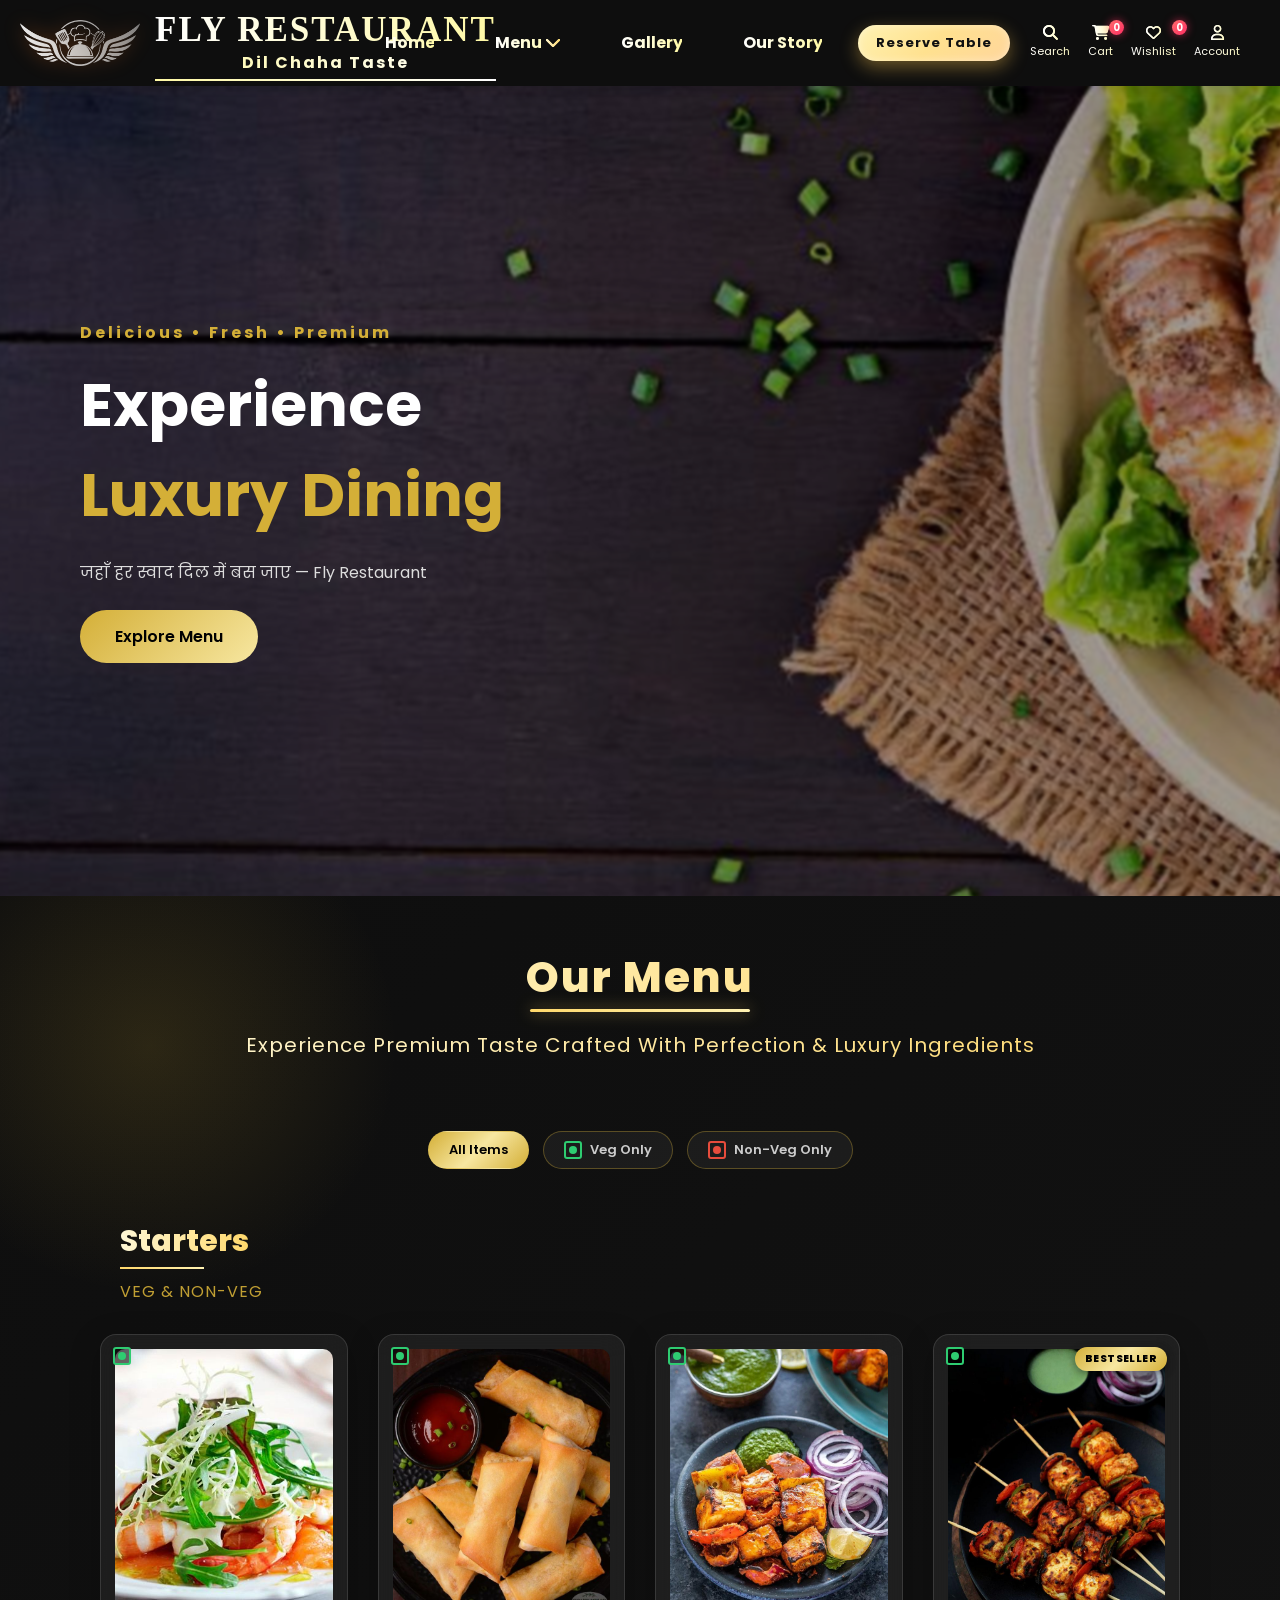
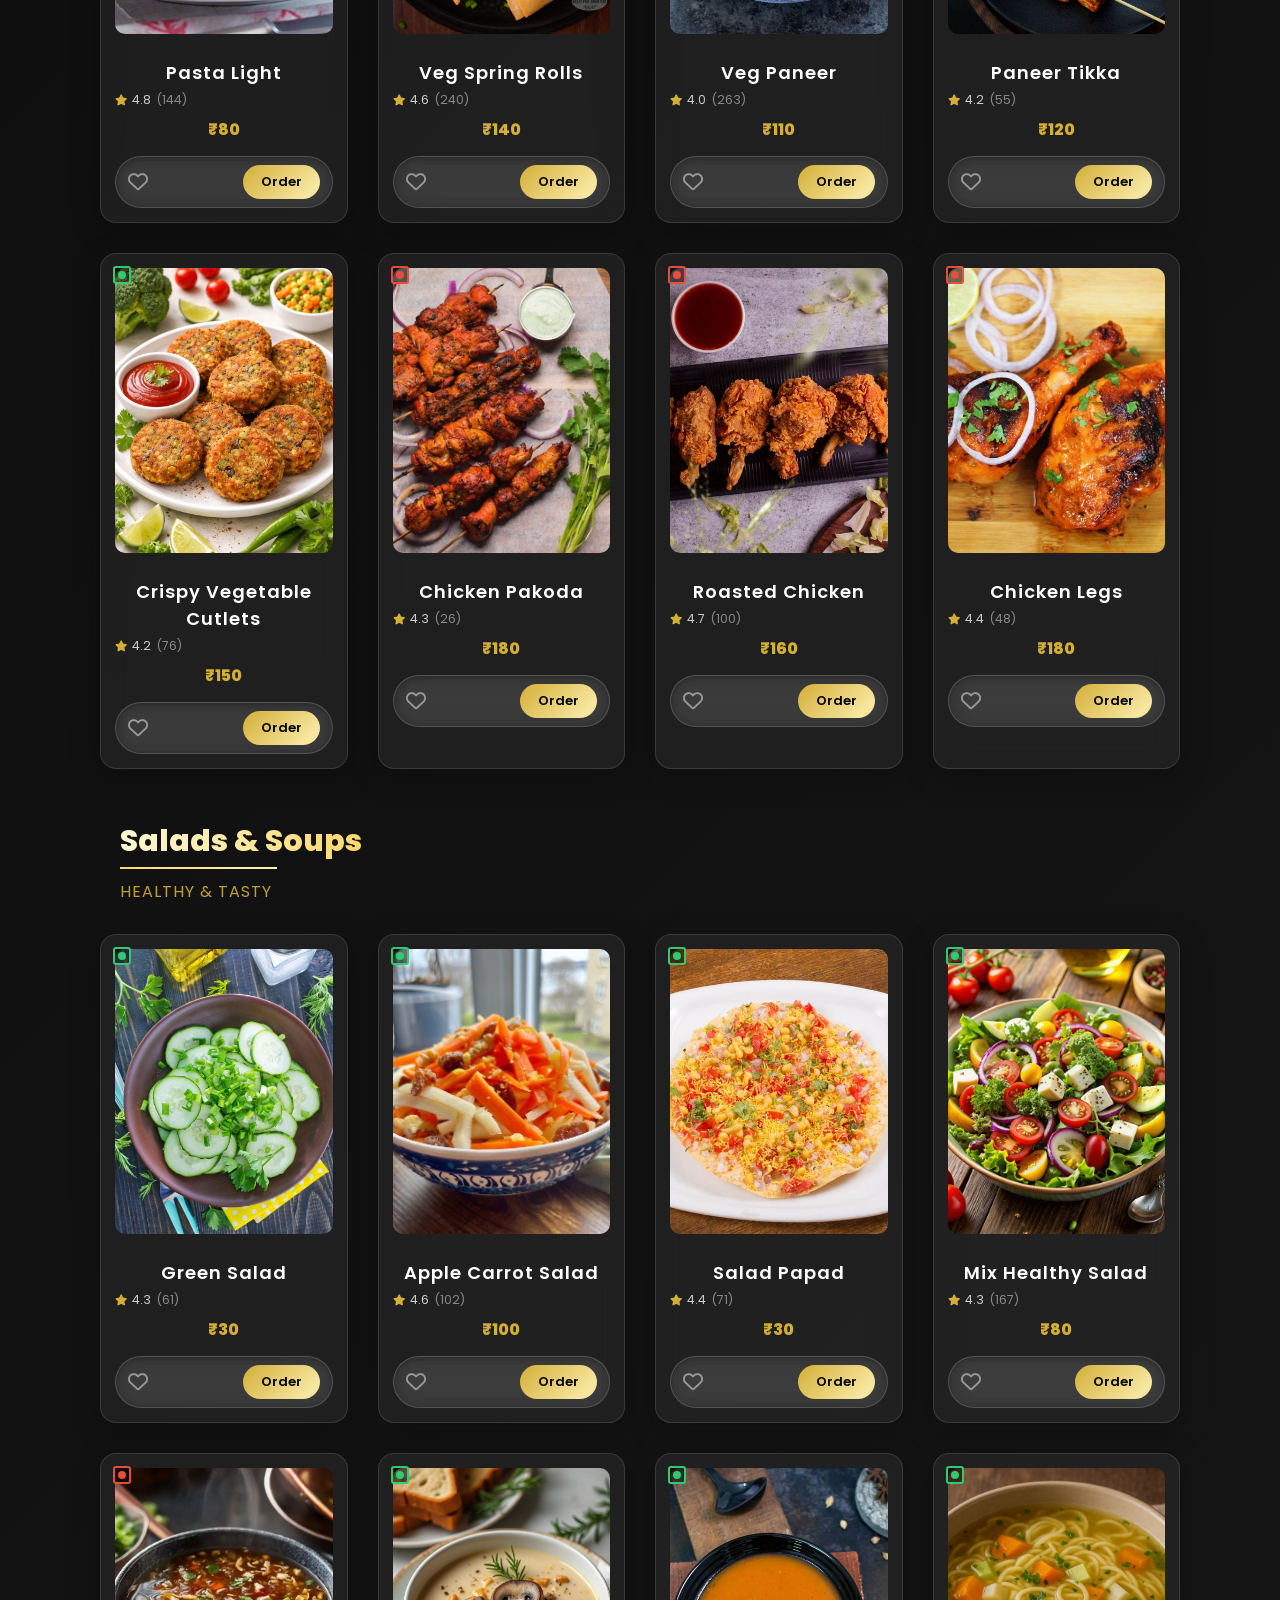
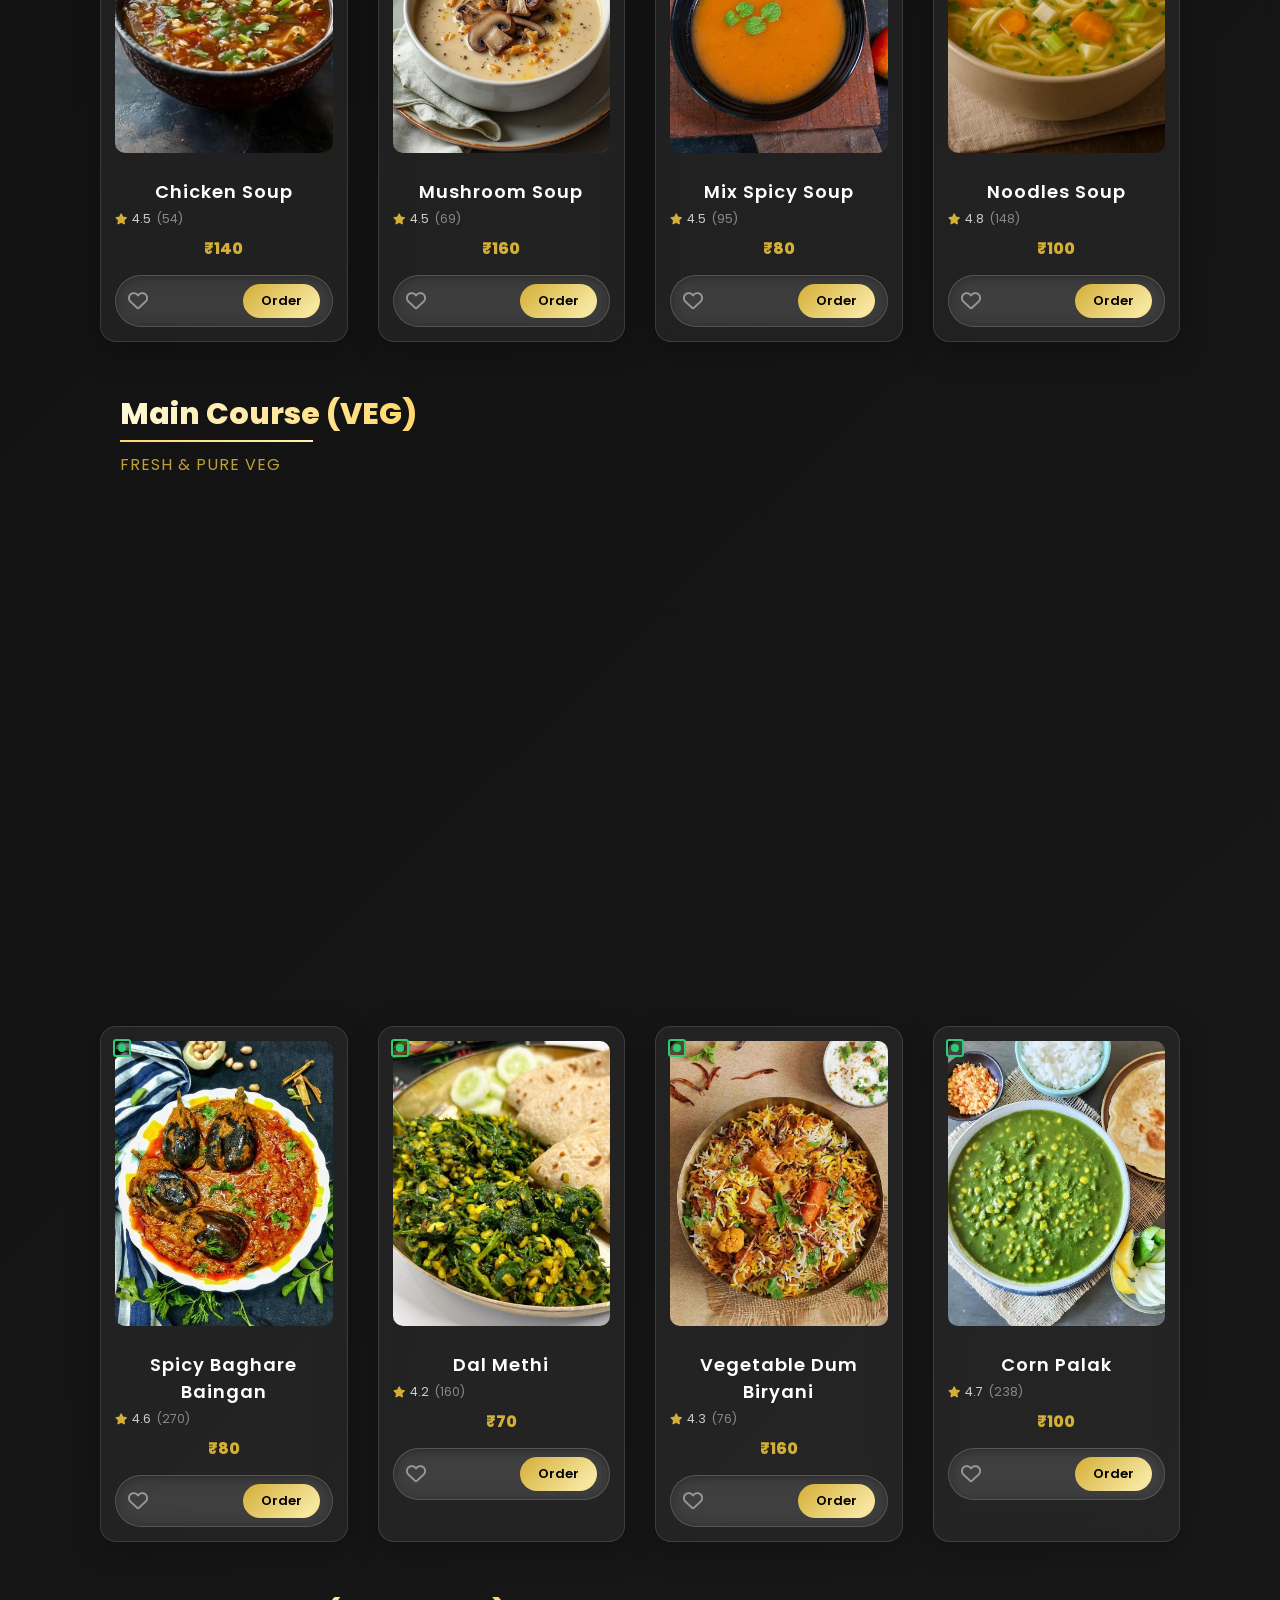
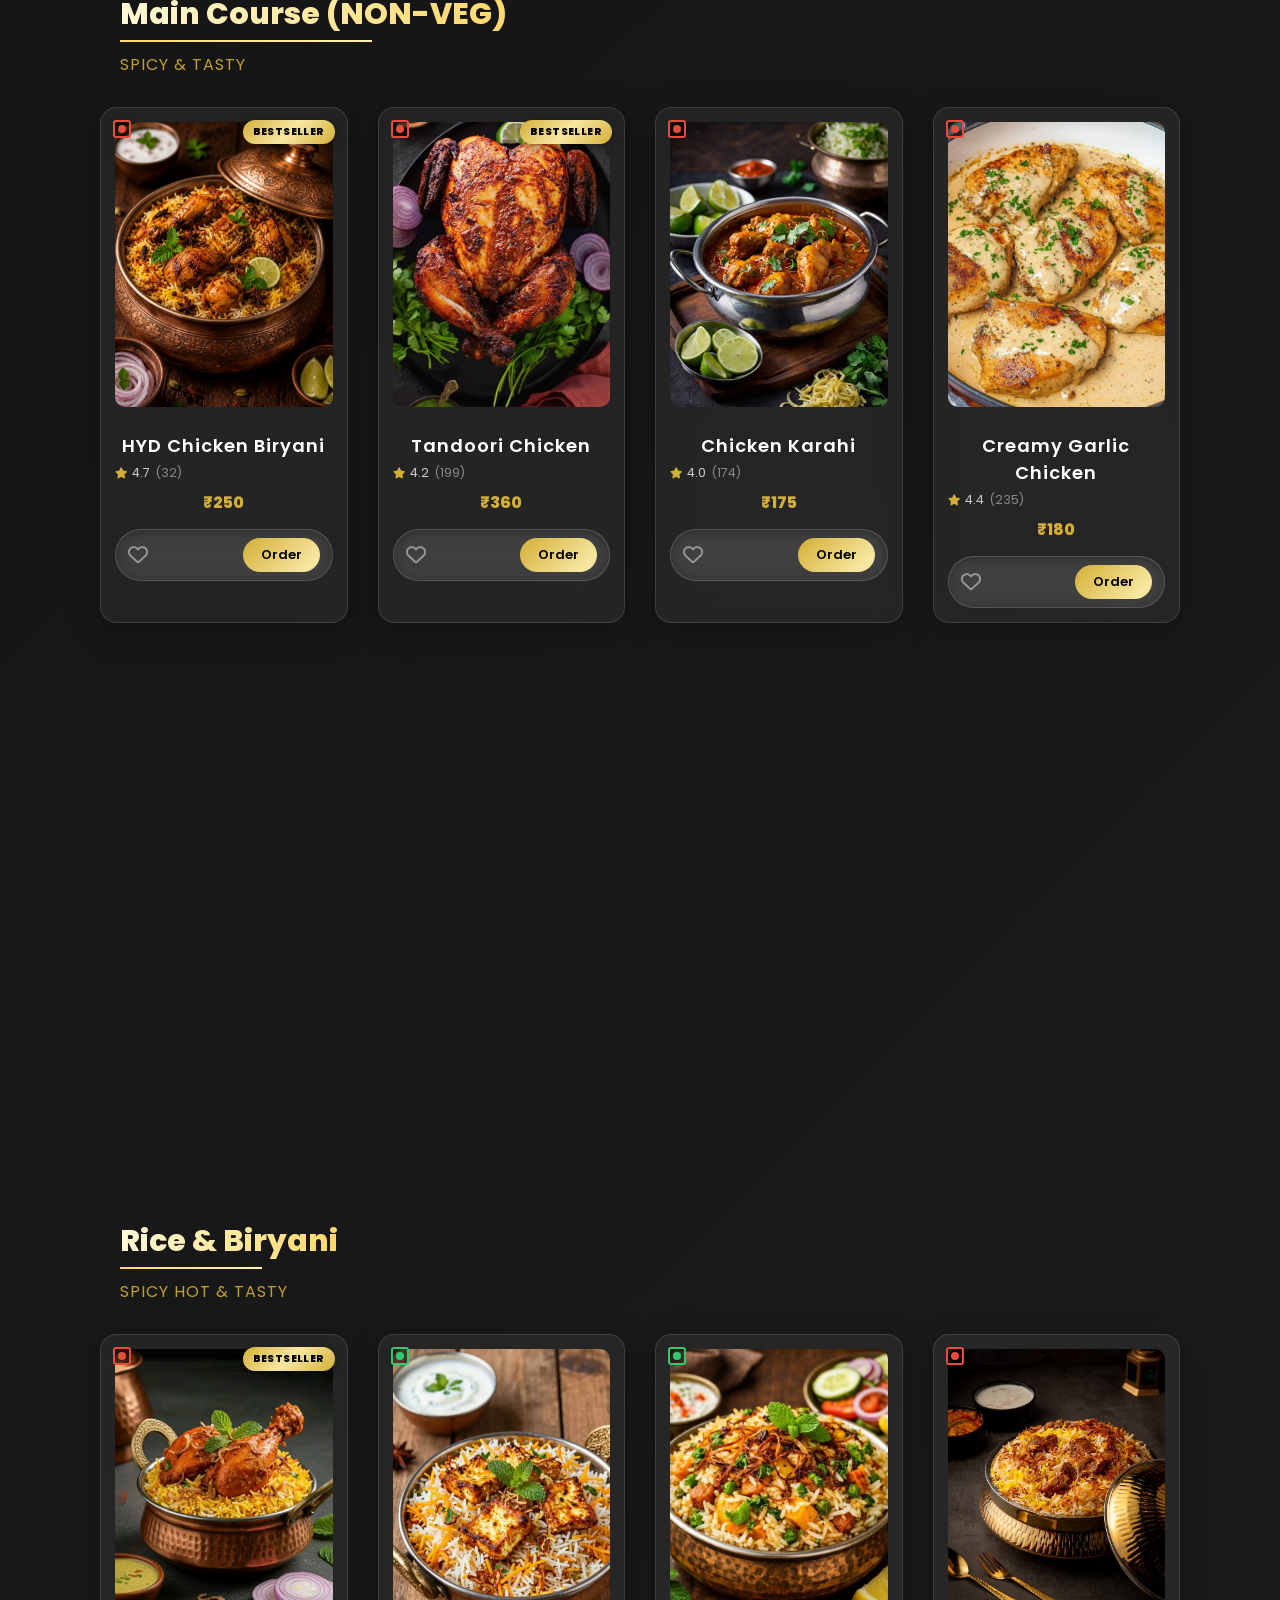
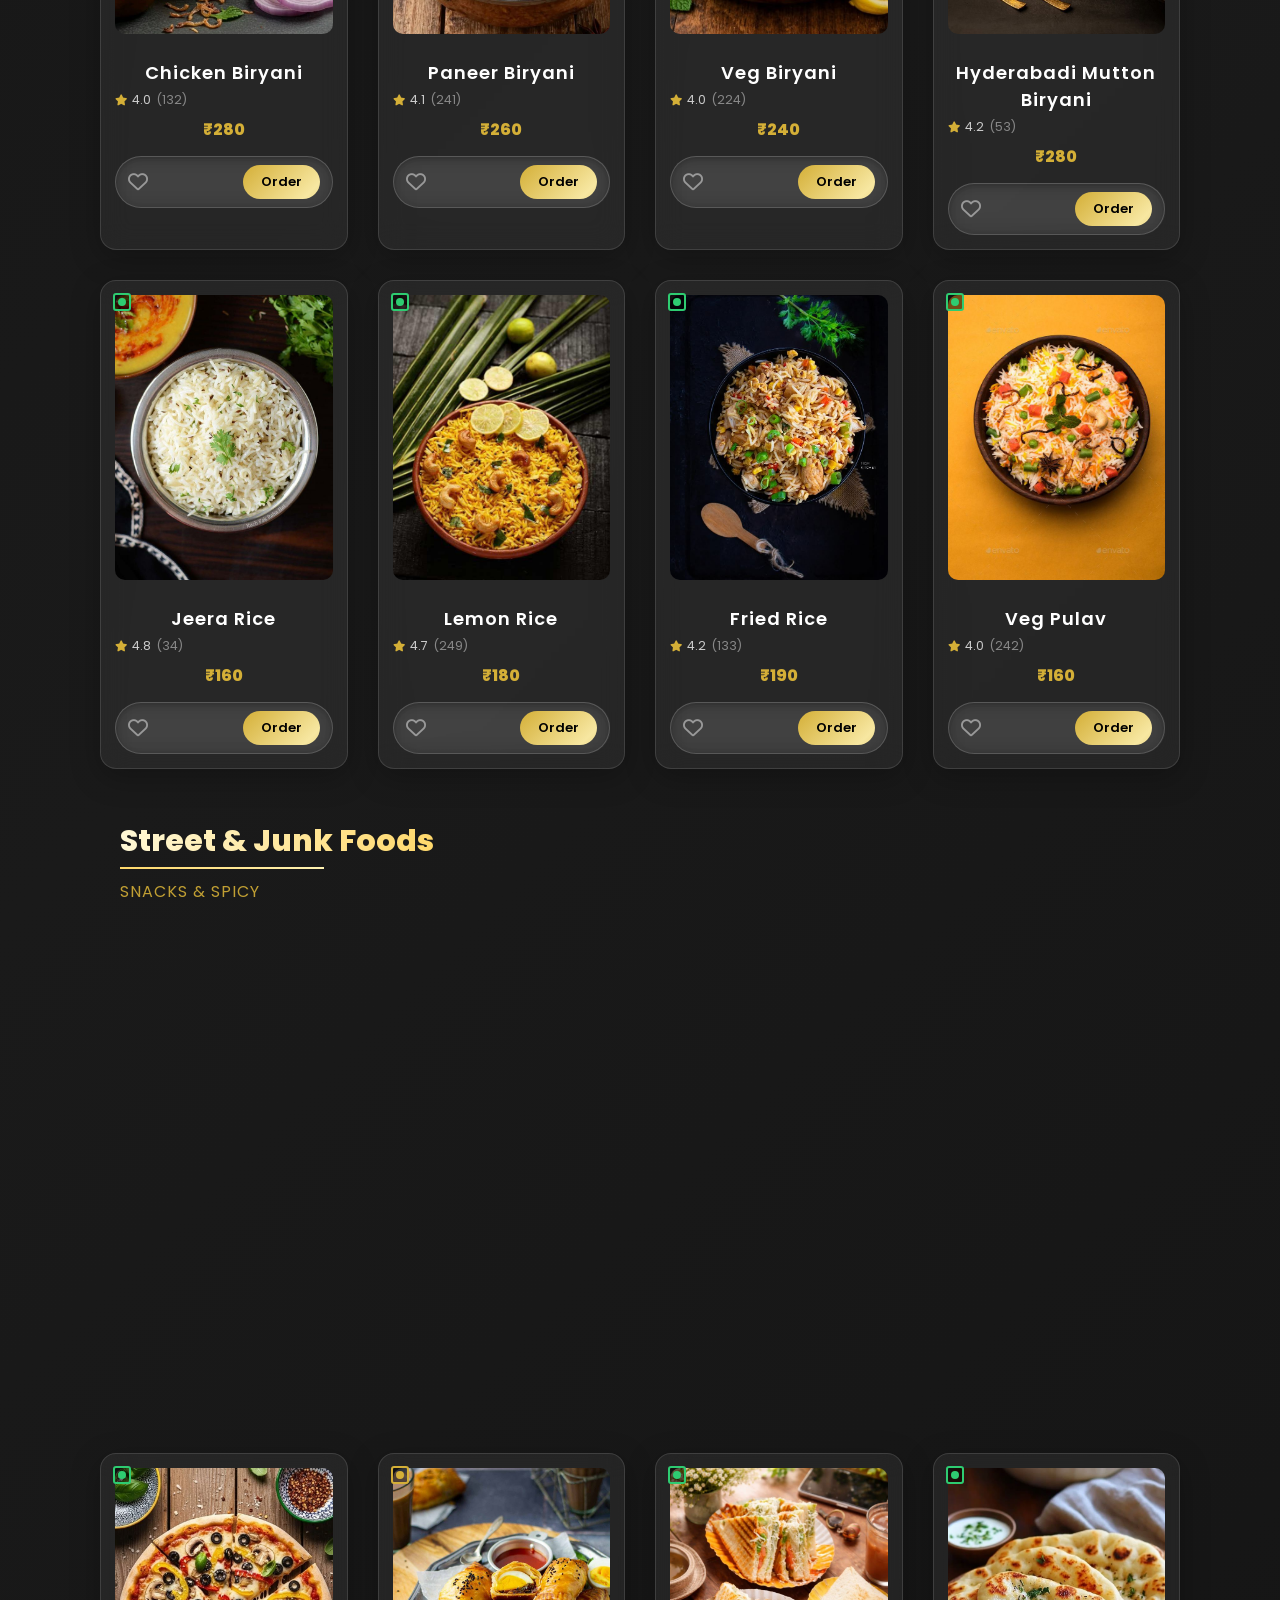
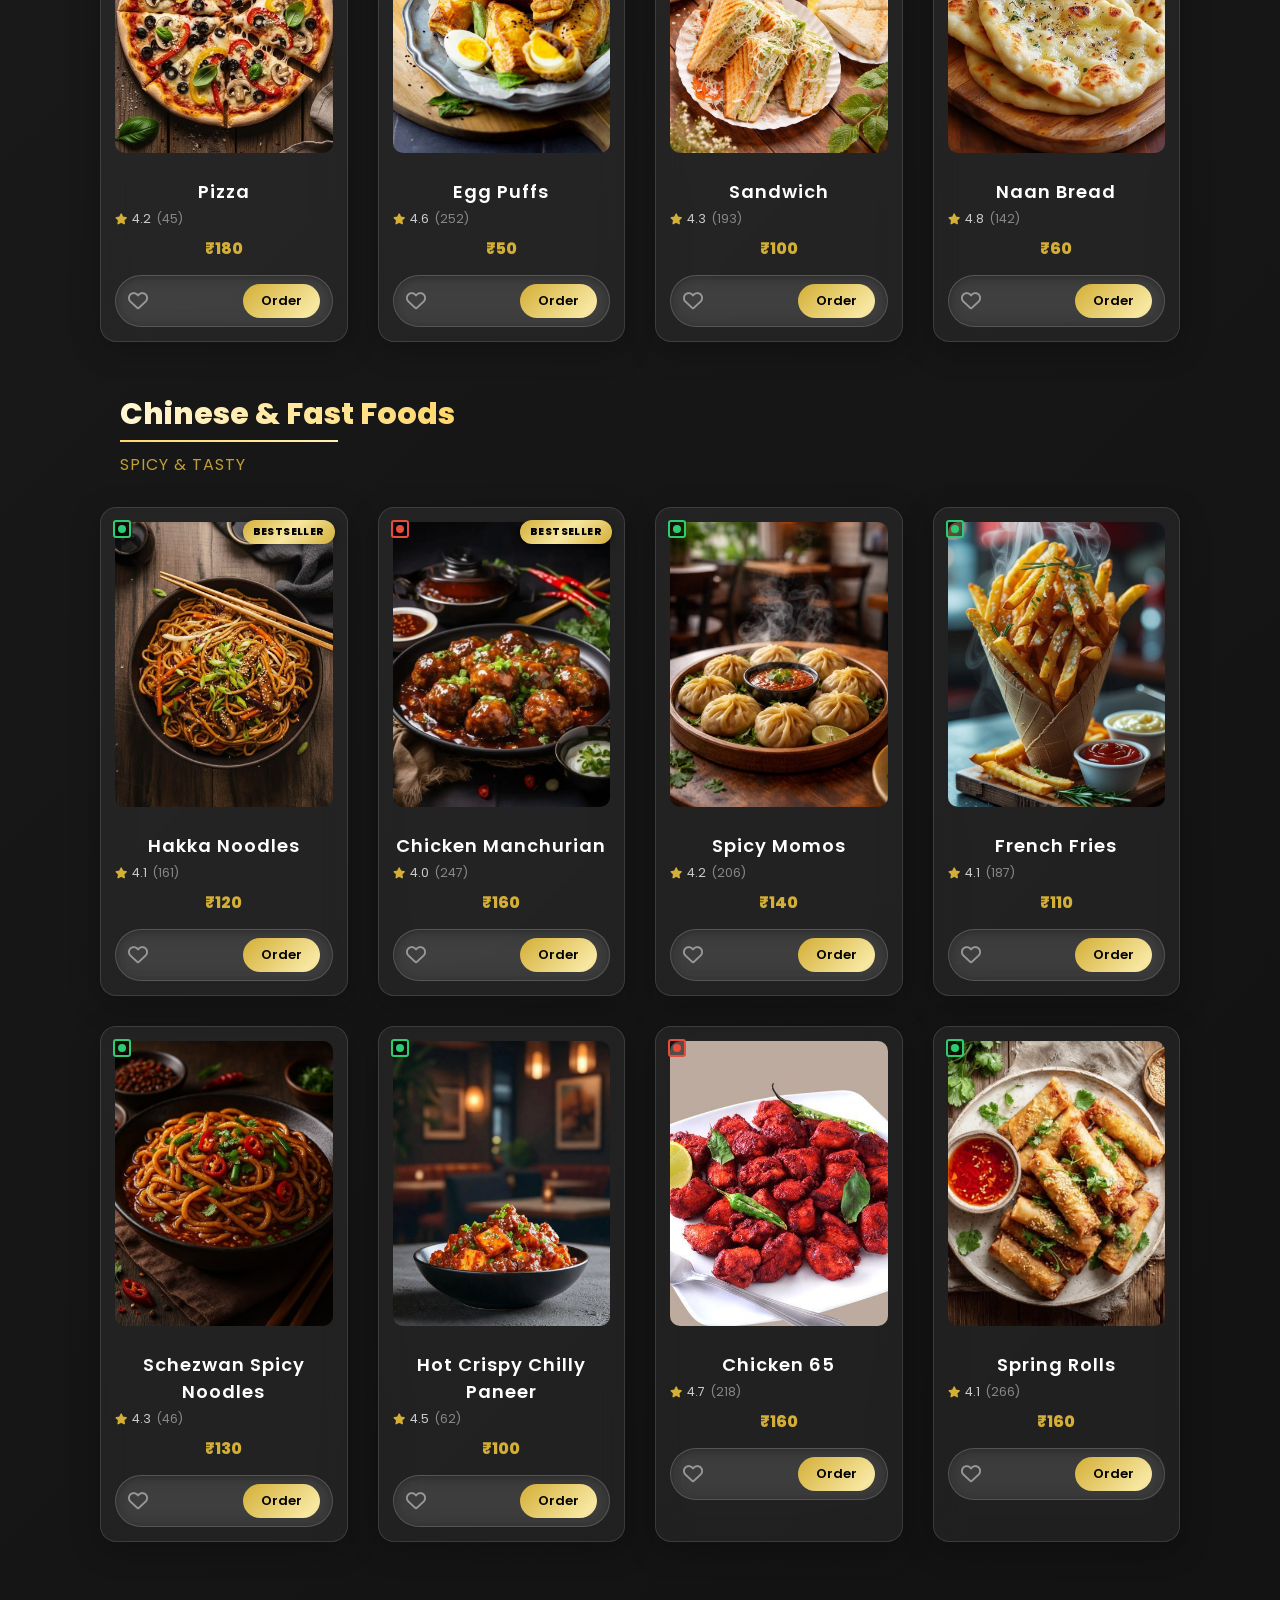
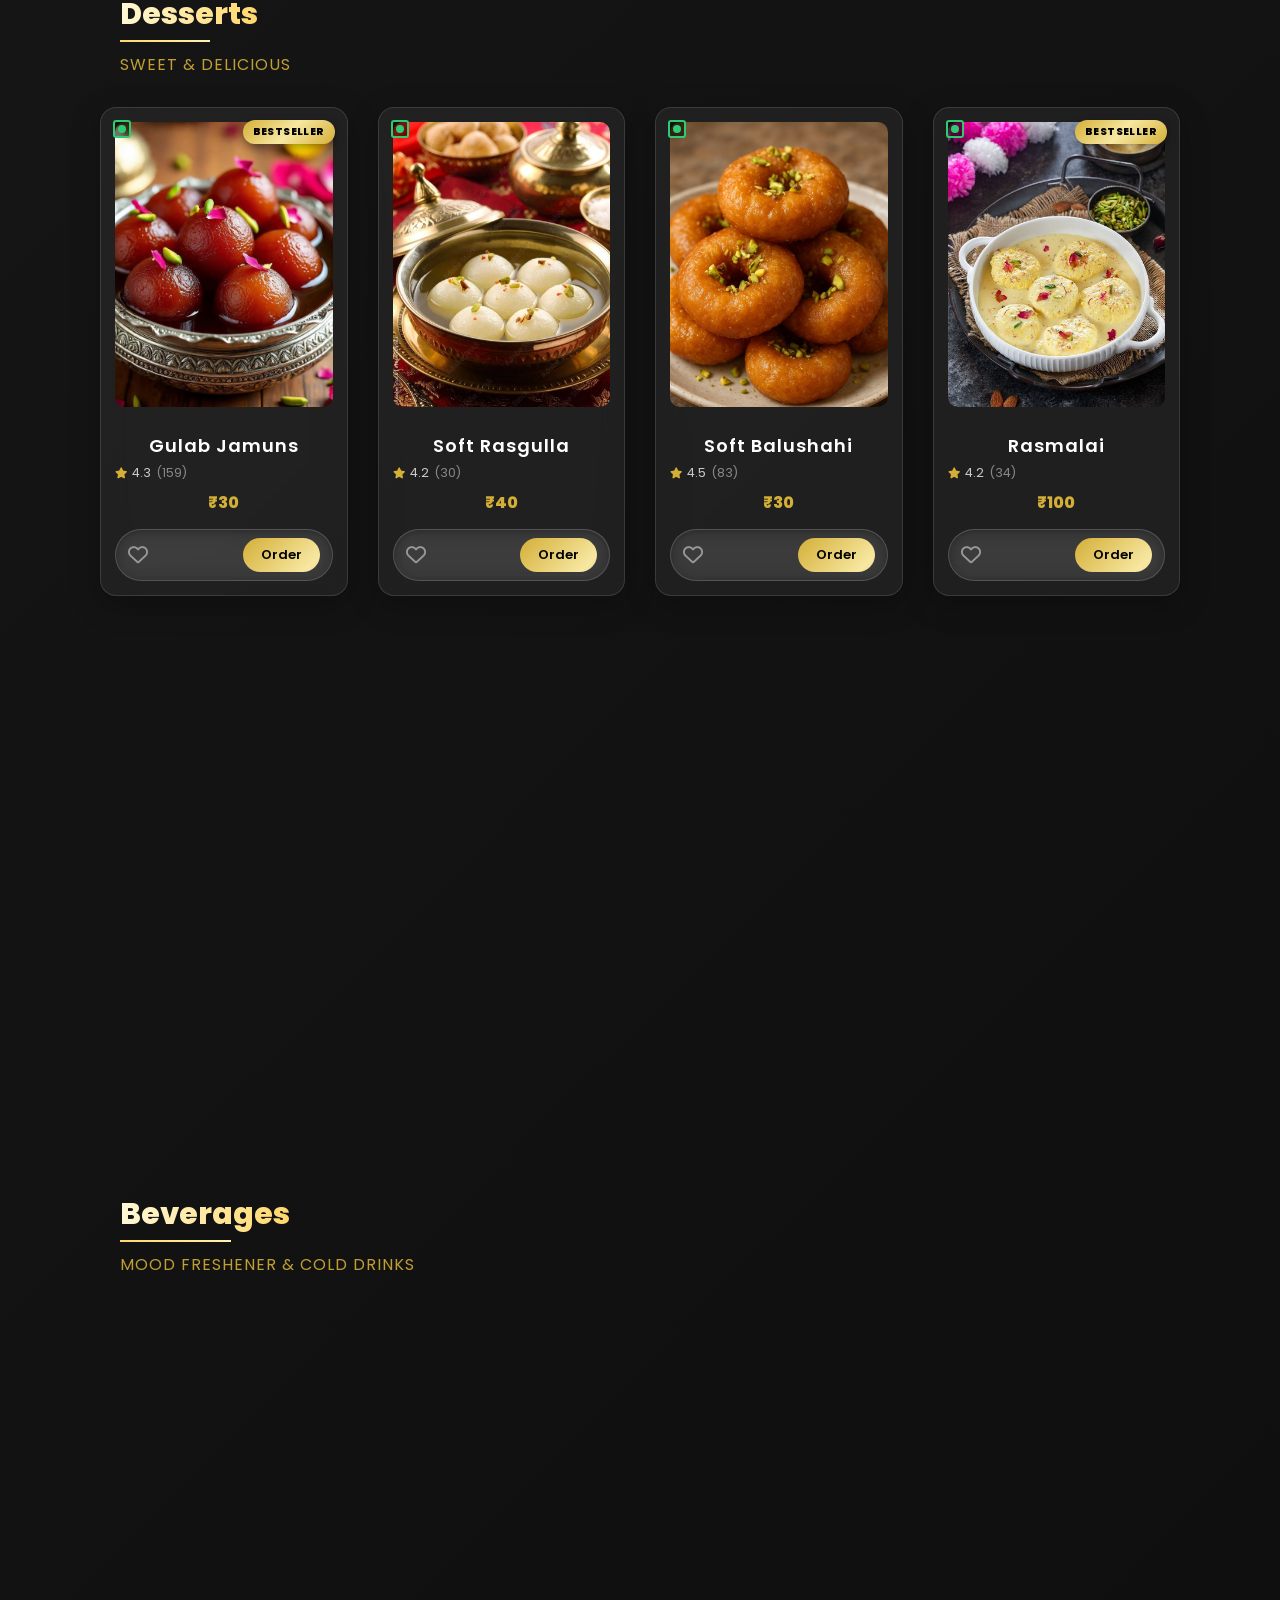
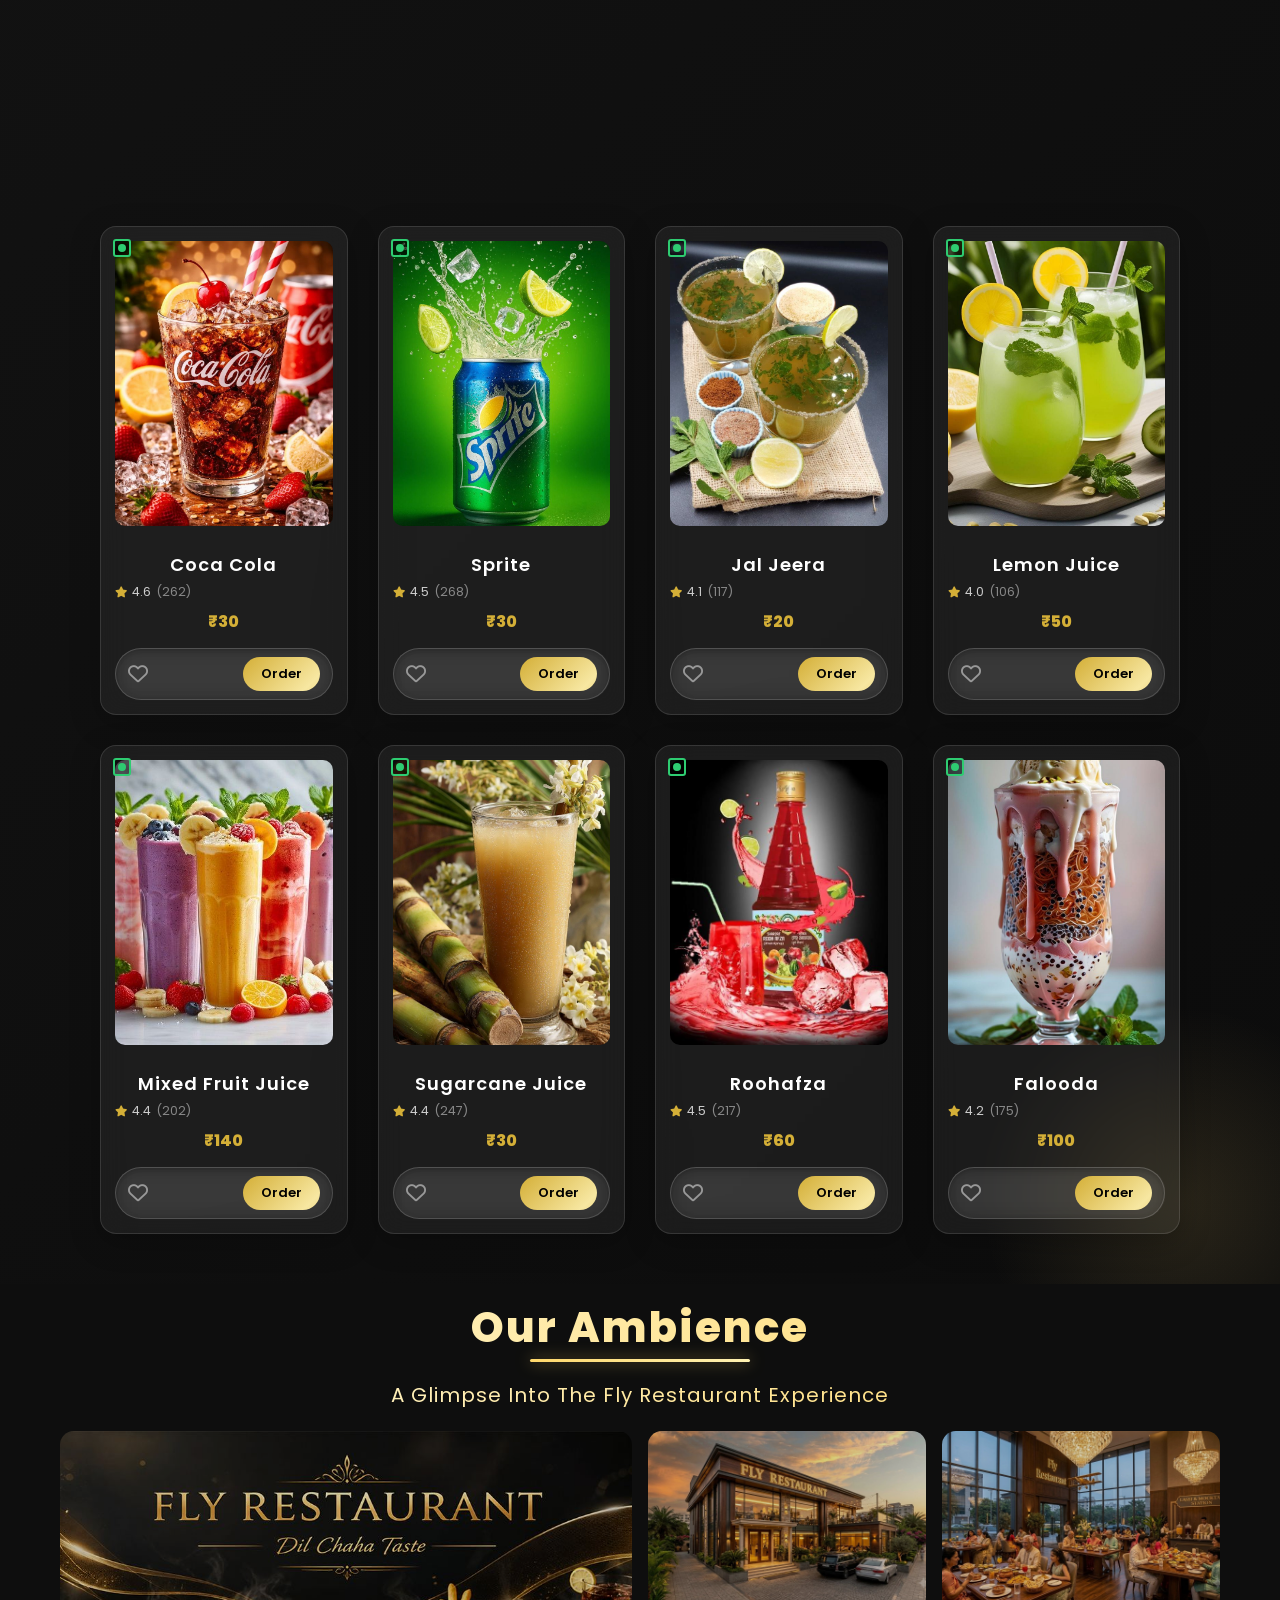
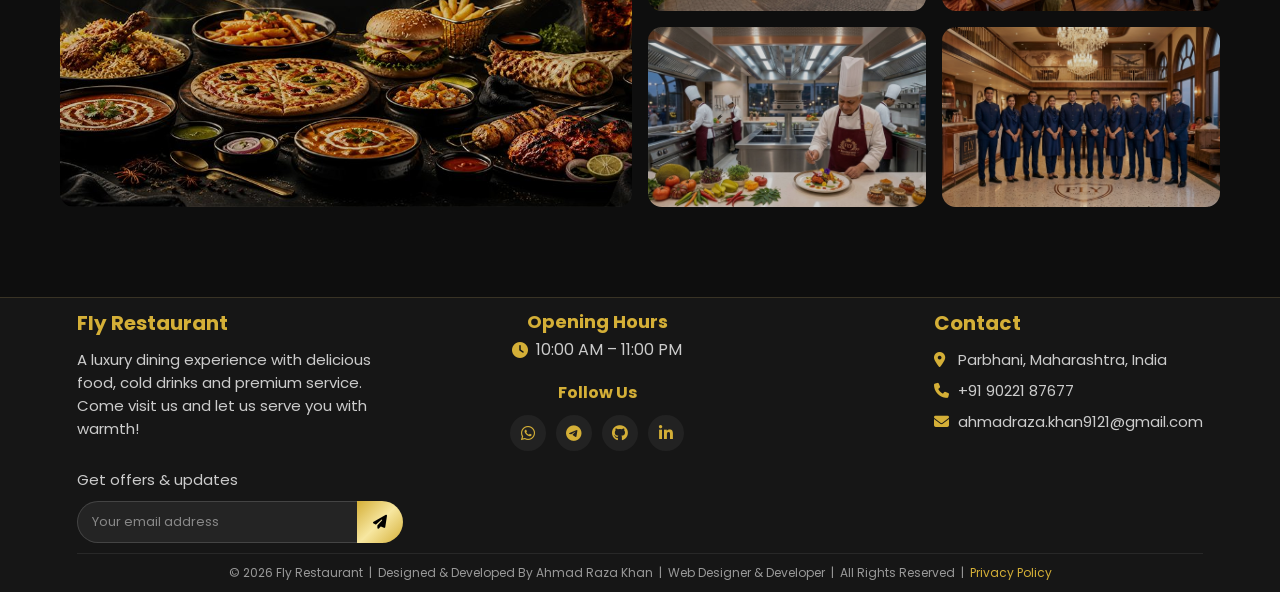
==== index.html @ d9d42614 "Initial commit - add Fly Restaurant website" ====
<!DOCTYPE html>
<html lang="en">

<head>
  <meta charset="UTF-8">
  <meta name="viewport" content="width=device-width, initial-scale=1.0">
  <title>Fly Restaurant | Premium Multi-Cuisine Dining in Parbhani</title>

  <meta name="description"
    content="Fly Restaurant, Parbhani — premium multi-cuisine dining with fresh starters, biryani, Chinese, desserts & more. Order online or reserve your table today.">
  <meta name="keywords"
    content="Fly Restaurant, Parbhani restaurant, multi-cuisine dining, online food order, biryani Parbhani, restaurant reservation">
  <meta name="author" content="Fly Restaurant">
  <link rel="canonical" href="https://flyrestaurant.example.com/index.html">

  <!-- Open Graph / social preview -->
  <meta property="og:type" content="restaurant.restaurant">
  <meta property="og:title" content="Fly Restaurant | Premium Multi-Cuisine Dining in Parbhani">
  <meta property="og:description"
    content="Fly Restaurant, Parbhani — premium multi-cuisine dining with fresh starters, biryani, Chinese, desserts & more. Order online or reserve your table today.">
  <meta property="og:image" content="assets/fly-restaurant-logo.png">
  <meta property="og:locale" content="en_IN">
  <meta name="twitter:card" content="summary_large_image">
  <meta name="twitter:title" content="Fly Restaurant | Premium Multi-Cuisine Dining in Parbhani">
  <meta name="twitter:description"
    content="Fly Restaurant, Parbhani — premium multi-cuisine dining with fresh starters, biryani, Chinese, desserts & more. Order online or reserve your table today.">
  <meta name="twitter:image" content="assets/fly-restaurant-logo.png">

  <!-- Favicon -->
  <link rel="icon" type="image/png" sizes="32x32" href="assets/favicon/favicon-32x32.png">
  <link rel="icon" type="image/png" sizes="16x16" href="assets/favicon/favicon-16x16.png">
  <link rel="apple-touch-icon" sizes="180x180" href="assets/favicon/apple-touch-icon.png">
  <link rel="shortcut icon" href="assets/favicon/favicon.ico">
  <meta name="theme-color" content="#0e0e0e">
  <link rel="manifest" href="manifest.json">

  <script type="application/ld+json">
  {
    "@context": "https://schema.org",
    "@type": "Restaurant",
    "name": "Fly Restaurant",
    "image": "assets/fly-restaurant-logo.png",
    "servesCuisine": ["Indian", "Chinese", "Multi-Cuisine"],
    "priceRange": "₹₹",
    "address": {
      "@type": "PostalAddress",
      "addressLocality": "Parbhani",
      "addressRegion": "Maharashtra",
      "addressCountry": "IN"
    },
    "telephone": "+91-90221-87677",
    "email": "ahmadraza.khan9121@gmail.com"
  }
  </script>

  <link rel="stylesheet" href="css/style.css">
  <link rel="stylesheet" href="css/responsive.css">
  <link rel="stylesheet" href="css/cart.css">
  <link
    href="https://fonts.googleapis.com/css2?family=Playfair+Display:wght@700&family=Poppins:wght@300;400;600;700;900&display=swap"
    rel="stylesheet">
  <link rel="stylesheet" href="https://cdnjs.cloudflare.com/ajax/libs/font-awesome/6.5.0/css/all.min.css">

</head>

<body>
  <a href="#main-content" class="skip-link">Skip to main content</a>

  <!-- Header Section -->
  <header class="header">

    <!-- Header Left -->
    <div class="header-left">

      <div class="logo-area">
        <img src="assets/fly-restaurant-logo.png" class="logo" alt="logo">
        <div class="brand">
          <h1 class="site-title">FLY RESTAURANT</h1>
          <span class="tagline">Dil Chaha Taste</span>
        </div>
      </div>

      <!-- Hamburger (mobile) -->
      <div class="hamburger" aria-label="Toggle navigation" role="button" tabindex="0">
        <span></span>
        <span></span>
        <span></span>
      </div>

      <!-- Navigation Section -->
      <nav class="nav">
        <ul class="nav-links">
          <li><a href="index.html">Home</a></li>
          <li class="dropdown">
            <a href="#">Menu <i class="fa fa-chevron-down"></i></a>
            <ul class="dropdown-menu">
              <li><a href="#starters">Starters</a></li>
              <li><a href="#salads">Salads & Soups</a></li>
              <li><a href="#main-veg">Main Course (VEG)</a></li>
              <li><a href="#main-nonveg">Main Course (NON-VEG)</a></li>
              <li><a href="#rice">Rice & Biryani</a></li>
              <li><a href="#street">Street & Junk Foods</a></li>
              <li><a href="#chinese">Chinese & Fast Foods</a></li>
              <li><a href="#desserts">Desserts</a></li>
              <li><a href="#beverages">Beverages</a></li>
            </ul>
          </li>
          <li><a href="#gallery">Gallery</a></li>
          <li><a href="our-story.html">Our Story</a></li>
        </ul>
      </nav>

    </div>

    <!-- Header Right -->
    <div class="header-right">

      <ul>
        <li><a href="contact.html" class="reserve-btn">Reserve Table</a></li>
      </ul>

      <!-- USER ICONS -->
      <div class="user-icons">
        <ul>

          <li id="searchIconBtn" style="cursor:pointer" title="Search menu" role="button" tabindex="0"
            aria-label="Search menu"><i class="fa-solid fa-magnifying-glass"></i>Search</li>
          <li id="cartIconBtn" style="position:relative;cursor:pointer" title="View cart" role="button" tabindex="0"
            aria-label="View cart"><i class="fa-solid fa-cart-shopping"></i>Cart<span class="badge-count"
              id="cartBadge">0</span></li>
          <li id="wishlistIconBtn" style="position:relative;cursor:pointer" title="View wishlist" role="button"
            tabindex="0" aria-label="View wishlist"><i class="fa-regular fa-heart"></i>Wishlist<span class="badge-count"
              id="wishBadge">0</span></li>
          <li id="userIconBtn" style="position:relative;cursor:pointer" title="Login / Account" role="button"
            tabindex="0" aria-label="Login or account menu"><i class="fa-regular fa-user"></i>Account</li>

        </ul>
      </div>
    </div>
  </header>

  <!-- Hero Section -->
  <section id="main-content" class="hero">

    <div class="hero-slider">
      <div class="slide active">
        <img src="assets/images/hero/Burger.jpg" alt="Delicious Food">
      </div>
      <div class="slide">
        <img src="assets/images/hero/Tasty Veg.jpg" alt="Premium Dining">
      </div>
      <div class="slide">
        <img src="assets/images/hero/Healthy Dish.jpg" alt="Fresh Ingredients">
      </div>
      <div class="slide">
        <img src="assets/images/hero/Spicy Fresh.jpg" alt="Luxury Experience">
      </div>
    </div>

    <div class="hero-overlay">
      <div class="hero-content">
        <h4>Delicious &bull; Fresh &bull; Premium</h4>
        <h1>Experience <span>Luxury Dining</span></h1>
        <p>जहाँ हर स्वाद दिल में बस जाए — Fly Restaurant</p>
        <a href="#menu" class="hero-btn">Explore Menu</a>
      </div>
    </div>

  </section>

  <!-- Menu Section -->
  <section id="menu" class="menu-section">

    <div class="menu-header">
      <h2 class="menu-title">Our Menu</h2>
      <p class="menu-desc">Experience Premium Taste Crafted With Perfection &amp; Luxury Ingredients</p>
    </div>

    <div class="diet-filter-bar" id="dietFilterBar">
      <button class="diet-filter-btn active" data-diet="all">All Items</button>
      <button class="diet-filter-btn" data-diet="veg"><span class="diet-indicator veg-dot"><span
            class="diet-dot"></span></span> Veg Only</button>
      <button class="diet-filter-btn" data-diet="nonveg"><span class="diet-indicator nonveg-dot"><span
            class="diet-dot"></span></span> Non-Veg Only</button>
    </div>

    <!-- ===== STARTERS ===== -->
    <div class="menu-category" id="starters">
      <h3>Starters</h3>
      <p class="sub-title">Veg &amp; Non-Veg</p>
      <div class="menu-grid">

        <div class="menu-item" id="item-pasta-light">
          <img src="assets/images/starters/Pasta Light.jpg" alt="Pasta Light" loading="lazy"
            onerror="this.onerror=null;this.src='assets/fly-restaurant-logo.png';">
          <span class="diet-indicator veg-dot" title="Vegetarian" data-diet="veg"><span class="diet-dot"></span></span>
          <h4>Pasta Light</h4>
          <div class="item-rating"><i class="fa-solid fa-star"></i> 4.8 <span>(144)</span></div>
          <span class="price">₹80</span>
          <div class="actions">
            <i class="fa-regular fa-heart wishlist" title="Add to wishlist"></i>
            <button>Order</button>
          </div>
        </div>

        <div class="menu-item" id="item-veg-spring-rolls">
          <img src="assets/images/starters/Veg Spring Rolls.jpg" alt="Veg Spring Rolls" loading="lazy"
            onerror="this.onerror=null;this.src='assets/fly-restaurant-logo.png';">
          <span class="diet-indicator veg-dot" title="Vegetarian" data-diet="veg"><span class="diet-dot"></span></span>
          <h4>Veg Spring Rolls</h4>
          <div class="item-rating"><i class="fa-solid fa-star"></i> 4.6 <span>(240)</span></div>
          <span class="price">₹140</span>
          <div class="actions">
            <i class="fa-regular fa-heart wishlist" title="Add to wishlist"></i>
            <button>Order</button>
          </div>
        </div>

        <div class="menu-item" id="item-veg-paneer">
          <img src="assets/images/starters/Veg Paneer.jpg" alt="Veg Paneer" loading="lazy"
            onerror="this.onerror=null;this.src='assets/fly-restaurant-logo.png';">
          <span class="diet-indicator veg-dot" title="Vegetarian" data-diet="veg"><span class="diet-dot"></span></span>
          <h4>Veg Paneer</h4>
          <div class="item-rating"><i class="fa-solid fa-star"></i> 4.0 <span>(263)</span></div>
          <span class="price">₹110</span>
          <div class="actions">
            <i class="fa-regular fa-heart wishlist" title="Add to wishlist"></i>
            <button>Order</button>
          </div>
        </div>

        <div class="menu-item" id="item-paneer-tikka">
          <img src="assets/images/starters/paneer-tikka.jpg" alt="Paneer Tikka" loading="lazy"
            onerror="this.onerror=null;this.src='assets/fly-restaurant-logo.png';">
          <span class="diet-indicator veg-dot" title="Vegetarian" data-diet="veg"><span class="diet-dot"></span></span>
          <span class="bestseller-ribbon">Bestseller</span>
          <h4>Paneer Tikka</h4>
          <div class="item-rating"><i class="fa-solid fa-star"></i> 4.2 <span>(55)</span></div>
          <span class="price">₹120</span>
          <div class="actions">
            <i class="fa-regular fa-heart wishlist" title="Add to wishlist"></i>
            <button>Order</button>
          </div>
        </div>

        <div class="menu-item" id="item-crispy-vegetable-cutlets">
          <img src="assets/images/starters/Crispy Vegetable Cutlets.jpg" alt="Crispy Vegetable Cutlets" loading="lazy"
            onerror="this.onerror=null;this.src='assets/fly-restaurant-logo.png';">
          <span class="diet-indicator veg-dot" title="Vegetarian" data-diet="veg"><span class="diet-dot"></span></span>
          <h4>Crispy Vegetable Cutlets</h4>
          <div class="item-rating"><i class="fa-solid fa-star"></i> 4.2 <span>(76)</span></div>
          <span class="price">₹150</span>
          <div class="actions">
            <i class="fa-regular fa-heart wishlist" title="Add to wishlist"></i>
            <button>Order</button>
          </div>
        </div>

        <div class="menu-item" id="item-chicken-pakoda">
          <img src="assets/images/starters/Chiken Pakoda.jpg" alt="Chicken Pakoda" loading="lazy"
            onerror="this.onerror=null;this.src='assets/fly-restaurant-logo.png';">
          <span class="diet-indicator nonveg-dot" title="Non-Vegetarian" data-diet="nonveg"><span
              class="diet-dot"></span></span>
          <h4>Chicken Pakoda</h4>
          <div class="item-rating"><i class="fa-solid fa-star"></i> 4.3 <span>(26)</span></div>
          <span class="price">₹180</span>
          <div class="actions">
            <i class="fa-regular fa-heart wishlist" title="Add to wishlist"></i>
            <button>Order</button>
          </div>
        </div>

        <div class="menu-item" id="item-roasted-chicken">
          <img src="assets/images/starters/Roasted-Chiken.jpg" alt="Roasted Chicken" loading="lazy"
            onerror="this.onerror=null;this.src='assets/fly-restaurant-logo.png';">
          <span class="diet-indicator nonveg-dot" title="Non-Vegetarian" data-diet="nonveg"><span
              class="diet-dot"></span></span>
          <h4>Roasted Chicken</h4>
          <div class="item-rating"><i class="fa-solid fa-star"></i> 4.7 <span>(100)</span></div>
          <span class="price">₹160</span>
          <div class="actions">
            <i class="fa-regular fa-heart wishlist" title="Add to wishlist"></i>
            <button>Order</button>
          </div>
        </div>

        <div class="menu-item" id="item-chicken-legs">
          <img src="assets/images/starters/Chiken-legs.jpg" alt="Chicken Legs" loading="lazy"
            onerror="this.onerror=null;this.src='assets/fly-restaurant-logo.png';">
          <span class="diet-indicator nonveg-dot" title="Non-Vegetarian" data-diet="nonveg"><span
              class="diet-dot"></span></span>
          <h4>Chicken Legs</h4>
          <div class="item-rating"><i class="fa-solid fa-star"></i> 4.4 <span>(48)</span></div>
          <span class="price">₹180</span>
          <div class="actions">
            <i class="fa-regular fa-heart wishlist" title="Add to wishlist"></i>
            <button>Order</button>
          </div>
        </div>

      </div>
    </div>

    <!-- ===== SALADS & SOUPS ===== -->
    <div class="menu-category" id="salads">
      <h3>Salads &amp; Soups</h3>
      <p class="sub-title">Healthy &amp; Tasty</p>
      <div class="menu-grid">

        <div class="menu-item" id="item-green-salad">
          <img src="assets/images/salads/Green Salad.jpg" alt="Green Salad" loading="lazy"
            onerror="this.onerror=null;this.src='assets/fly-restaurant-logo.png';">
          <span class="diet-indicator veg-dot" title="Vegetarian" data-diet="veg"><span class="diet-dot"></span></span>
          <h4>Green Salad</h4>
          <div class="item-rating"><i class="fa-solid fa-star"></i> 4.3 <span>(61)</span></div>
          <span class="price">₹30</span>
          <div class="actions">
            <i class="fa-regular fa-heart wishlist" title="Add to wishlist"></i>
            <button>Order</button>
          </div>
        </div>

        <div class="menu-item" id="item-apple-carrot-salad">
          <img src="assets/images/salads/Apple Carrot Salad.jpg" alt="Apple Carrot Salad" loading="lazy"
            onerror="this.onerror=null;this.src='assets/fly-restaurant-logo.png';">
          <span class="diet-indicator veg-dot" title="Vegetarian" data-diet="veg"><span class="diet-dot"></span></span>
          <h4>Apple Carrot Salad</h4>
          <div class="item-rating"><i class="fa-solid fa-star"></i> 4.6 <span>(102)</span></div>
          <span class="price">₹100</span>
          <div class="actions">
            <i class="fa-regular fa-heart wishlist" title="Add to wishlist"></i>
            <button>Order</button>
          </div>
        </div>

        <div class="menu-item" id="item-salad-papad">
          <img src="assets/images/salads/Salad Papad.jpg" alt="Salad Papad" loading="lazy"
            onerror="this.onerror=null;this.src='assets/fly-restaurant-logo.png';">
          <span class="diet-indicator veg-dot" title="Vegetarian" data-diet="veg"><span class="diet-dot"></span></span>
          <h4>Salad Papad</h4>
          <div class="item-rating"><i class="fa-solid fa-star"></i> 4.4 <span>(71)</span></div>
          <span class="price">₹30</span>
          <div class="actions">
            <i class="fa-regular fa-heart wishlist" title="Add to wishlist"></i>
            <button>Order</button>
          </div>
        </div>

        <div class="menu-item" id="item-mix-healthy-salad">
          <img src="assets/images/salads/Mix Healthy Salad.jpg" alt="Mix Healthy Salad" loading="lazy"
            onerror="this.onerror=null;this.src='assets/fly-restaurant-logo.png';">
          <span class="diet-indicator veg-dot" title="Vegetarian" data-diet="veg"><span class="diet-dot"></span></span>
          <h4>Mix Healthy Salad</h4>
          <div class="item-rating"><i class="fa-solid fa-star"></i> 4.3 <span>(167)</span></div>
          <span class="price">₹80</span>
          <div class="actions">
            <i class="fa-regular fa-heart wishlist" title="Add to wishlist"></i>
            <button>Order</button>
          </div>
        </div>

        <div class="menu-item" id="item-chicken-soup">
          <img src="assets/images/salads/Chiken Soup.jpg" alt="Chicken Soup" loading="lazy"
            onerror="this.onerror=null;this.src='assets/fly-restaurant-logo.png';">
          <span class="diet-indicator nonveg-dot" title="Non-Vegetarian" data-diet="nonveg"><span
              class="diet-dot"></span></span>
          <h4>Chicken Soup</h4>
          <div class="item-rating"><i class="fa-solid fa-star"></i> 4.5 <span>(54)</span></div>
          <span class="price">₹140</span>
          <div class="actions">
            <i class="fa-regular fa-heart wishlist" title="Add to wishlist"></i>
            <button>Order</button>
          </div>
        </div>

        <div class="menu-item" id="item-mushroom-soup">
          <img src="assets/images/salads/Mashroom Soup.jpg" alt="Mushroom Soup" loading="lazy"
            onerror="this.onerror=null;this.src='assets/fly-restaurant-logo.png';">
          <span class="diet-indicator veg-dot" title="Vegetarian" data-diet="veg"><span class="diet-dot"></span></span>
          <h4>Mushroom Soup</h4>
          <div class="item-rating"><i class="fa-solid fa-star"></i> 4.5 <span>(69)</span></div>
          <span class="price">₹160</span>
          <div class="actions">
            <i class="fa-regular fa-heart wishlist" title="Add to wishlist"></i>
            <button>Order</button>
          </div>
        </div>

        <div class="menu-item" id="item-mix-spicy-soup">
          <img src="assets/images/salads/Mix Spicy Soup.jpg" alt="Mix Spicy Soup" loading="lazy"
            onerror="this.onerror=null;this.src='assets/fly-restaurant-logo.png';">
          <span class="diet-indicator veg-dot" title="Vegetarian" data-diet="veg"><span class="diet-dot"></span></span>
          <h4>Mix Spicy Soup</h4>
          <div class="item-rating"><i class="fa-solid fa-star"></i> 4.5 <span>(95)</span></div>
          <span class="price">₹80</span>
          <div class="actions">
            <i class="fa-regular fa-heart wishlist" title="Add to wishlist"></i>
            <button>Order</button>
          </div>
        </div>

        <div class="menu-item" id="item-noodles-soup">
          <img src="assets/images/salads/Noodles Soup.jpg" alt="Noodles Soup" loading="lazy"
            onerror="this.onerror=null;this.src='assets/fly-restaurant-logo.png';">
          <span class="diet-indicator veg-dot" title="Vegetarian" data-diet="veg"><span class="diet-dot"></span></span>
          <h4>Noodles Soup</h4>
          <div class="item-rating"><i class="fa-solid fa-star"></i> 4.8 <span>(148)</span></div>
          <span class="price">₹100</span>
          <div class="actions">
            <i class="fa-regular fa-heart wishlist" title="Add to wishlist"></i>
            <button>Order</button>
          </div>
        </div>

      </div>
    </div>

    <!-- ===== MAIN COURSE VEG ===== -->
    <div class="menu-category" id="main-veg">
      <h3>Main Course (VEG)</h3>
      <p class="sub-title">Fresh &amp; Pure Veg</p>
      <div class="menu-grid">

        <div class="menu-item" id="item-aloo-gobi">
          <img src="assets/images/main(veg)/Aloo Gobi.jpg" alt="Aloo Gobi" loading="lazy"
            onerror="this.onerror=null;this.src='assets/fly-restaurant-logo.png';">
          <span class="diet-indicator veg-dot" title="Vegetarian" data-diet="veg"><span class="diet-dot"></span></span>
          <h4>Aloo Gobi</h4>
          <div class="item-rating"><i class="fa-solid fa-star"></i> 4.4 <span>(80)</span></div>
          <span class="price">₹60</span>
          <div class="actions">
            <i class="fa-regular fa-heart wishlist" title="Add to wishlist"></i>
            <button>Order</button>
          </div>
        </div>

        <div class="menu-item" id="item-bhindi-salan">
          <img src="assets/images/main(veg)/Bhindi Salan.jpg" alt="Bhindi Salan" loading="lazy"
            onerror="this.onerror=null;this.src='assets/fly-restaurant-logo.png';">
          <span class="diet-indicator veg-dot" title="Vegetarian" data-diet="veg"><span class="diet-dot"></span></span>
          <h4>Bhindi Salan</h4>
          <div class="item-rating"><i class="fa-solid fa-star"></i> 4.1 <span>(154)</span></div>
          <span class="price">₹80</span>
          <div class="actions">
            <i class="fa-regular fa-heart wishlist" title="Add to wishlist"></i>
            <button>Order</button>
          </div>
        </div>

        <div class="menu-item" id="item-moong-dal-tadka">
          <img src="assets/images/main(veg)/Moong Dal Tadka.jpg" alt="Moong Dal Tadka" loading="lazy"
            onerror="this.onerror=null;this.src='assets/fly-restaurant-logo.png';">
          <span class="diet-indicator veg-dot" title="Vegetarian" data-diet="veg"><span class="diet-dot"></span></span>
          <h4>Moong Dal Tadka</h4>
          <div class="item-rating"><i class="fa-solid fa-star"></i> 4.4 <span>(173)</span></div>
          <span class="price">₹100</span>
          <div class="actions">
            <i class="fa-regular fa-heart wishlist" title="Add to wishlist"></i>
            <button>Order</button>
          </div>
        </div>

        <div class="menu-item" id="item-paneer-makkhan">
          <img src="assets/images/main(veg)/Paneer Makkhan.jpg" alt="Paneer Makkhan" loading="lazy"
            onerror="this.onerror=null;this.src='assets/fly-restaurant-logo.png';">
          <span class="diet-indicator veg-dot" title="Vegetarian" data-diet="veg"><span class="diet-dot"></span></span>
          <h4>Paneer Makkhan</h4>
          <div class="item-rating"><i class="fa-solid fa-star"></i> 4.4 <span>(25)</span></div>
          <span class="price">₹150</span>
          <div class="actions">
            <i class="fa-regular fa-heart wishlist" title="Add to wishlist"></i>
            <button>Order</button>
          </div>
        </div>

        <div class="menu-item" id="item-spicy-baghare-baingan">
          <img src="assets/images/main(veg)/Spicy Baghare Baingan.jpg" alt="Spicy Baghare Baingan" loading="lazy"
            onerror="this.onerror=null;this.src='assets/fly-restaurant-logo.png';">
          <span class="diet-indicator veg-dot" title="Vegetarian" data-diet="veg"><span class="diet-dot"></span></span>
          <h4>Spicy Baghare Baingan</h4>
          <div class="item-rating"><i class="fa-solid fa-star"></i> 4.6 <span>(270)</span></div>
          <span class="price">₹80</span>
          <div class="actions">
            <i class="fa-regular fa-heart wishlist" title="Add to wishlist"></i>
            <button>Order</button>
          </div>
        </div>

        <div class="menu-item" id="item-dal-methi">
          <img src="assets/images/main(veg)/Dal-Methi.jpg" alt="Dal Methi" loading="lazy"
            onerror="this.onerror=null;this.src='assets/fly-restaurant-logo.png';">
          <span class="diet-indicator veg-dot" title="Vegetarian" data-diet="veg"><span class="diet-dot"></span></span>
          <h4>Dal Methi</h4>
          <div class="item-rating"><i class="fa-solid fa-star"></i> 4.2 <span>(160)</span></div>
          <span class="price">₹70</span>
          <div class="actions">
            <i class="fa-regular fa-heart wishlist" title="Add to wishlist"></i>
            <button>Order</button>
          </div>
        </div>

        <div class="menu-item" id="item-vegetable-dum-biryani">
          <img src="assets/images/main(veg)/Vegetable Dum Biryani.jpg" alt="Vegetable Dum Biryani" loading="lazy"
            onerror="this.onerror=null;this.src='assets/fly-restaurant-logo.png';">
          <span class="diet-indicator veg-dot" title="Vegetarian" data-diet="veg"><span class="diet-dot"></span></span>
          <h4>Vegetable Dum Biryani</h4>
          <div class="item-rating"><i class="fa-solid fa-star"></i> 4.3 <span>(76)</span></div>
          <span class="price">₹160</span>
          <div class="actions">
            <i class="fa-regular fa-heart wishlist" title="Add to wishlist"></i>
            <button>Order</button>
          </div>
        </div>

        <div class="menu-item" id="item-corn-palak">
          <img src="assets/images/main(veg)/Corn Palak.jpg" alt="Corn Palak" loading="lazy"
            onerror="this.onerror=null;this.src='assets/fly-restaurant-logo.png';">
          <span class="diet-indicator veg-dot" title="Vegetarian" data-diet="veg"><span class="diet-dot"></span></span>
          <h4>Corn Palak</h4>
          <div class="item-rating"><i class="fa-solid fa-star"></i> 4.7 <span>(238)</span></div>
          <span class="price">₹100</span>
          <div class="actions">
            <i class="fa-regular fa-heart wishlist" title="Add to wishlist"></i>
            <button>Order</button>
          </div>
        </div>

      </div>
    </div>

    <!-- ===== MAIN COURSE NON-VEG ===== -->
    <div class="menu-category" id="main-nonveg">
      <h3>Main Course (NON-VEG)</h3>
      <p class="sub-title">Spicy &amp; Tasty</p>
      <div class="menu-grid">

        <div class="menu-item" id="item-hyd-chicken-biryani">
          <img src="assets/images/main(non-veg)/Hyderabadi Chicken Biryani.jpg" alt="Hyderabadi Chicken Biryani"
            loading="lazy" onerror="this.onerror=null;this.src='assets/fly-restaurant-logo.png';">
          <span class="diet-indicator nonveg-dot" title="Non-Vegetarian" data-diet="nonveg"><span
              class="diet-dot"></span></span>
          <span class="bestseller-ribbon">Bestseller</span>
          <h4>HYD Chicken Biryani</h4>
          <div class="item-rating"><i class="fa-solid fa-star"></i> 4.7 <span>(32)</span></div>
          <span class="price">₹250</span>
          <div class="actions">
            <i class="fa-regular fa-heart wishlist" title="Add to wishlist"></i>
            <button>Order</button>
          </div>
        </div>

        <div class="menu-item" id="item-tandoori-chicken">
          <img src="assets/images/main(non-veg)/Tandoori Chicken.jpg" alt="Tandoori Chicken" loading="lazy"
            onerror="this.onerror=null;this.src='assets/fly-restaurant-logo.png';">
          <span class="diet-indicator nonveg-dot" title="Non-Vegetarian" data-diet="nonveg"><span
              class="diet-dot"></span></span>
          <span class="bestseller-ribbon">Bestseller</span>
          <h4>Tandoori Chicken</h4>
          <div class="item-rating"><i class="fa-solid fa-star"></i> 4.2 <span>(199)</span></div>
          <span class="price">₹360</span>
          <div class="actions">
            <i class="fa-regular fa-heart wishlist" title="Add to wishlist"></i>
            <button>Order</button>
          </div>
        </div>

        <div class="menu-item" id="item-chicken-karahi">
          <img src="assets/images/main(non-veg)/Chicken Karahi.jpg" alt="Chicken Karahi" loading="lazy"
            onerror="this.onerror=null;this.src='assets/fly-restaurant-logo.png';">
          <span class="diet-indicator nonveg-dot" title="Non-Vegetarian" data-diet="nonveg"><span
              class="diet-dot"></span></span>
          <h4>Chicken Karahi</h4>
          <div class="item-rating"><i class="fa-solid fa-star"></i> 4.0 <span>(174)</span></div>
          <span class="price">₹175</span>
          <div class="actions">
            <i class="fa-regular fa-heart wishlist" title="Add to wishlist"></i>
            <button>Order</button>
          </div>
        </div>

        <div class="menu-item" id="item-creamy-garlic-chicken">
          <img src="assets/images/main(non-veg)/Creamy Garlic Chicken.jpg" alt="Creamy Garlic Chicken" loading="lazy"
            onerror="this.onerror=null;this.src='assets/fly-restaurant-logo.png';">
          <span class="diet-indicator nonveg-dot" title="Non-Vegetarian" data-diet="nonveg"><span
              class="diet-dot"></span></span>
          <h4>Creamy Garlic Chicken</h4>
          <div class="item-rating"><i class="fa-solid fa-star"></i> 4.4 <span>(235)</span></div>
          <span class="price">₹180</span>
          <div class="actions">
            <i class="fa-regular fa-heart wishlist" title="Add to wishlist"></i>
            <button>Order</button>
          </div>
        </div>

        <div class="menu-item" id="item-crispy-spicy-fried-fish">
          <img src="assets/images/main(non-veg)/Crispy Spicy Fried Fish.jpg" alt="Crispy Spicy Fried Fish"
            loading="lazy" onerror="this.onerror=null;this.src='assets/fly-restaurant-logo.png';">
          <span class="diet-indicator nonveg-dot" title="Non-Vegetarian" data-diet="nonveg"><span
              class="diet-dot"></span></span>
          <h4>Crispy Spicy Fried Fish</h4>
          <div class="item-rating"><i class="fa-solid fa-star"></i> 4.1 <span>(162)</span></div>
          <span class="price">₹260</span>
          <div class="actions">
            <i class="fa-regular fa-heart wishlist" title="Add to wishlist"></i>
            <button>Order</button>
          </div>
        </div>

        <div class="menu-item" id="item-spicy-mutton">
          <img src="assets/images/main(non-veg)/Spicy Mutton.jpg" alt="Spicy Mutton" loading="lazy"
            onerror="this.onerror=null;this.src='assets/fly-restaurant-logo.png';">
          <span class="diet-indicator nonveg-dot" title="Non-Vegetarian" data-diet="nonveg"><span
              class="diet-dot"></span></span>
          <h4>Spicy Mutton</h4>
          <div class="item-rating"><i class="fa-solid fa-star"></i> 4.5 <span>(236)</span></div>
          <span class="price">₹160</span>
          <div class="actions">
            <i class="fa-regular fa-heart wishlist" title="Add to wishlist"></i>
            <button>Order</button>
          </div>
        </div>

        <div class="menu-item" id="item-chicken-hyderabadi">
          <img src="assets/images/main(non-veg)/Chicken Hyderabadi.jpg" alt="Chicken Hyderabadi" loading="lazy"
            onerror="this.onerror=null;this.src='assets/fly-restaurant-logo.png';">
          <span class="diet-indicator nonveg-dot" title="Non-Vegetarian" data-diet="nonveg"><span
              class="diet-dot"></span></span>
          <h4>Chicken Hyderabadi</h4>
          <div class="item-rating"><i class="fa-solid fa-star"></i> 4.6 <span>(123)</span></div>
          <span class="price">₹190</span>
          <div class="actions">
            <i class="fa-regular fa-heart wishlist" title="Add to wishlist"></i>
            <button>Order</button>
          </div>
        </div>

        <div class="menu-item" id="item-bhuna-keema">
          <img src="assets/images/main(non-veg)/Bhuna Keema.jpg" alt="Bhuna Keema" loading="lazy"
            onerror="this.onerror=null;this.src='assets/fly-restaurant-logo.png';">
          <span class="diet-indicator nonveg-dot" title="Non-Vegetarian" data-diet="nonveg"><span
              class="diet-dot"></span></span>
          <h4>Bhuna Keema</h4>
          <div class="item-rating"><i class="fa-solid fa-star"></i> 4.6 <span>(104)</span></div>
          <span class="price">₹200</span>
          <div class="actions">
            <i class="fa-regular fa-heart wishlist" title="Add to wishlist"></i>
            <button>Order</button>
          </div>
        </div>

      </div>
    </div>

    <!-- ===== RICE & BIRYANI ===== -->
    <div class="menu-category" id="rice">
      <h3>Rice &amp; Biryani</h3>
      <p class="sub-title">Spicy Hot &amp; Tasty</p>
      <div class="menu-grid">

        <div class="menu-item" id="item-chicken-biryani">
          <img src="assets/images/rice & biryani/Chicken Biryani.jpg" alt="Chicken Biryani" loading="lazy"
            onerror="this.onerror=null;this.src='assets/fly-restaurant-logo.png';">
          <span class="diet-indicator nonveg-dot" title="Non-Vegetarian" data-diet="nonveg"><span
              class="diet-dot"></span></span>
          <span class="bestseller-ribbon">Bestseller</span>
          <h4>Chicken Biryani</h4>
          <div class="item-rating"><i class="fa-solid fa-star"></i> 4.0 <span>(132)</span></div>
          <span class="price">₹280</span>
          <div class="actions">
            <i class="fa-regular fa-heart wishlist" title="Add to wishlist"></i>
            <button>Order</button>
          </div>
        </div>

        <div class="menu-item" id="item-paneer-biryani">
          <img src="assets/images/rice & biryani/Paneer Biryani.jpg" alt="Paneer Biryani" loading="lazy"
            onerror="this.onerror=null;this.src='assets/fly-restaurant-logo.png';">
          <span class="diet-indicator veg-dot" title="Vegetarian" data-diet="veg"><span class="diet-dot"></span></span>
          <h4>Paneer Biryani</h4>
          <div class="item-rating"><i class="fa-solid fa-star"></i> 4.1 <span>(241)</span></div>
          <span class="price">₹260</span>
          <div class="actions">
            <i class="fa-regular fa-heart wishlist" title="Add to wishlist"></i>
            <button>Order</button>
          </div>
        </div>

        <div class="menu-item" id="item-veg-biryani">
          <img src="assets/images/rice & biryani/Veg Biryani.jpg" alt="Veg Biryani" loading="lazy"
            onerror="this.onerror=null;this.src='assets/fly-restaurant-logo.png';">
          <span class="diet-indicator veg-dot" title="Vegetarian" data-diet="veg"><span class="diet-dot"></span></span>
          <h4>Veg Biryani</h4>
          <div class="item-rating"><i class="fa-solid fa-star"></i> 4.0 <span>(224)</span></div>
          <span class="price">₹240</span>
          <div class="actions">
            <i class="fa-regular fa-heart wishlist" title="Add to wishlist"></i>
            <button>Order</button>
          </div>
        </div>

        <div class="menu-item" id="item-hyderabadi-mutton-biryani">
          <img src="assets/images/rice & biryani/Hyderabadi Mutton Biryani.jpg" alt="Hyderabadi Mutton Biryani"
            loading="lazy" onerror="this.onerror=null;this.src='assets/fly-restaurant-logo.png';">
          <span class="diet-indicator nonveg-dot" title="Non-Vegetarian" data-diet="nonveg"><span
              class="diet-dot"></span></span>
          <h4>Hyderabadi Mutton Biryani</h4>
          <div class="item-rating"><i class="fa-solid fa-star"></i> 4.2 <span>(53)</span></div>
          <span class="price">₹280</span>
          <div class="actions">
            <i class="fa-regular fa-heart wishlist" title="Add to wishlist"></i>
            <button>Order</button>
          </div>
        </div>

        <div class="menu-item" id="item-jeera-rice">
          <img src="assets/images/rice & biryani/Jeera Rice.jpg" alt="Jeera Rice" loading="lazy"
            onerror="this.onerror=null;this.src='assets/fly-restaurant-logo.png';">
          <span class="diet-indicator veg-dot" title="Vegetarian" data-diet="veg"><span class="diet-dot"></span></span>
          <h4>Jeera Rice</h4>
          <div class="item-rating"><i class="fa-solid fa-star"></i> 4.8 <span>(34)</span></div>
          <span class="price">₹160</span>
          <div class="actions">
            <i class="fa-regular fa-heart wishlist" title="Add to wishlist"></i>
            <button>Order</button>
          </div>
        </div>

        <div class="menu-item" id="item-lemon-rice">
          <img src="assets/images/rice & biryani/Lemon Rice.jpg" alt="Lemon Rice" loading="lazy"
            onerror="this.onerror=null;this.src='assets/fly-restaurant-logo.png';">
          <span class="diet-indicator veg-dot" title="Vegetarian" data-diet="veg"><span class="diet-dot"></span></span>
          <h4>Lemon Rice</h4>
          <div class="item-rating"><i class="fa-solid fa-star"></i> 4.7 <span>(249)</span></div>
          <span class="price">₹180</span>
          <div class="actions">
            <i class="fa-regular fa-heart wishlist" title="Add to wishlist"></i>
            <button>Order</button>
          </div>
        </div>

        <div class="menu-item" id="item-fried-rice">
          <img src="assets/images/rice & biryani/Fried Rice.jpg" alt="Fried Rice" loading="lazy"
            onerror="this.onerror=null;this.src='assets/fly-restaurant-logo.png';">
          <span class="diet-indicator veg-dot" title="Vegetarian" data-diet="veg"><span class="diet-dot"></span></span>
          <h4>Fried Rice</h4>
          <div class="item-rating"><i class="fa-solid fa-star"></i> 4.2 <span>(133)</span></div>
          <span class="price">₹190</span>
          <div class="actions">
            <i class="fa-regular fa-heart wishlist" title="Add to wishlist"></i>
            <button>Order</button>
          </div>
        </div>

        <div class="menu-item" id="item-veg-pulav">
          <img src="assets/images/rice & biryani/Veg Pulav.jpg" alt="Veg Pulav" loading="lazy"
            onerror="this.onerror=null;this.src='assets/fly-restaurant-logo.png';">
          <span class="diet-indicator veg-dot" title="Vegetarian" data-diet="veg"><span class="diet-dot"></span></span>
          <h4>Veg Pulav</h4>
          <div class="item-rating"><i class="fa-solid fa-star"></i> 4.0 <span>(242)</span></div>
          <span class="price">₹160</span>
          <div class="actions">
            <i class="fa-regular fa-heart wishlist" title="Add to wishlist"></i>
            <button>Order</button>
          </div>
        </div>

      </div>
    </div>

    <!-- ===== STREET / JUNK FOODS ===== -->
    <div class="menu-category" id="street">
      <h3>Street &amp; Junk Foods</h3>
      <p class="sub-title">Snacks &amp; Spicy</p>
      <div class="menu-grid">

        <div class="menu-item" id="item-hamburger">
          <img src="assets/images/street, junk & more/Hamburger.jpg" alt="Hamburger" loading="lazy"
            onerror="this.onerror=null;this.src='assets/fly-restaurant-logo.png';">
          <span class="diet-indicator nonveg-dot" title="Non-Vegetarian" data-diet="nonveg"><span
              class="diet-dot"></span></span>
          <h4>Hamburger</h4>
          <div class="item-rating"><i class="fa-solid fa-star"></i> 4.5 <span>(166)</span></div>
          <span class="price">₹140</span>
          <div class="actions">
            <i class="fa-regular fa-heart wishlist" title="Add to wishlist"></i>
            <button>Order</button>
          </div>
        </div>

        <div class="menu-item" id="item-hot-dogs">
          <img src="assets/images/street, junk & more/Hot Dogs.jpg" alt="Hot Dogs" loading="lazy"
            onerror="this.onerror=null;this.src='assets/fly-restaurant-logo.png';">
          <span class="diet-indicator nonveg-dot" title="Non-Vegetarian" data-diet="nonveg"><span
              class="diet-dot"></span></span>
          <h4>Hot Dogs</h4>
          <div class="item-rating"><i class="fa-solid fa-star"></i> 4.2 <span>(273)</span></div>
          <span class="price">₹160</span>
          <div class="actions">
            <i class="fa-regular fa-heart wishlist" title="Add to wishlist"></i>
            <button>Order</button>
          </div>
        </div>

        <div class="menu-item" id="item-schezwan-vada-pav">
          <img src="assets/images/street, junk & more/Shezvaan Vada Paav.jpg" alt="Schezwan Vada Pav" loading="lazy"
            onerror="this.onerror=null;this.src='assets/fly-restaurant-logo.png';">
          <span class="diet-indicator veg-dot" title="Vegetarian" data-diet="veg"><span class="diet-dot"></span></span>
          <span class="bestseller-ribbon">Bestseller</span>
          <h4>Schezwan Vada Pav</h4>
          <div class="item-rating"><i class="fa-solid fa-star"></i> 4.1 <span>(40)</span></div>
          <span class="price">₹60</span>
          <div class="actions">
            <i class="fa-regular fa-heart wishlist" title="Add to wishlist"></i>
            <button>Order</button>
          </div>
        </div>

        <div class="menu-item" id="item-tacos">
          <img src="assets/images/street, junk & more/Tacos.jpg" alt="Tacos" loading="lazy"
            onerror="this.onerror=null;this.src='assets/fly-restaurant-logo.png';">
          <span class="diet-indicator veg-dot" title="Vegetarian" data-diet="veg"><span class="diet-dot"></span></span>
          <h4>Tacos</h4>
          <div class="item-rating"><i class="fa-solid fa-star"></i> 4.7 <span>(95)</span></div>
          <span class="price">₹130</span>
          <div class="actions">
            <i class="fa-regular fa-heart wishlist" title="Add to wishlist"></i>
            <button>Order</button>
          </div>
        </div>

        <div class="menu-item" id="item-pizza">
          <img src="assets/images/street, junk & more/Pizza.jpg" alt="Pizza" loading="lazy"
            onerror="this.onerror=null;this.src='assets/fly-restaurant-logo.png';">
          <span class="diet-indicator veg-dot" title="Vegetarian" data-diet="veg"><span class="diet-dot"></span></span>
          <h4>Pizza</h4>
          <div class="item-rating"><i class="fa-solid fa-star"></i> 4.2 <span>(45)</span></div>
          <span class="price">₹180</span>
          <div class="actions">
            <i class="fa-regular fa-heart wishlist" title="Add to wishlist"></i>
            <button>Order</button>
          </div>
        </div>

        <div class="menu-item" id="item-egg-puffs">
          <img src="assets/images/street, junk & more/Egg Puffs.jpg" alt="Egg Puffs" loading="lazy"
            onerror="this.onerror=null;this.src='assets/fly-restaurant-logo.png';">
          <span class="diet-indicator egg-dot" title="Contains Egg" data-diet="egg"><span
              class="diet-dot"></span></span>
          <h4>Egg Puffs</h4>
          <div class="item-rating"><i class="fa-solid fa-star"></i> 4.6 <span>(252)</span></div>
          <span class="price">₹50</span>
          <div class="actions">
            <i class="fa-regular fa-heart wishlist" title="Add to wishlist"></i>
            <button>Order</button>
          </div>
        </div>

        <div class="menu-item" id="item-sandwich">
          <img src="assets/images/street, junk & more/Sandwich.jpg" alt="Sandwich" loading="lazy"
            onerror="this.onerror=null;this.src='assets/fly-restaurant-logo.png';">
          <span class="diet-indicator veg-dot" title="Vegetarian" data-diet="veg"><span class="diet-dot"></span></span>
          <h4>Sandwich</h4>
          <div class="item-rating"><i class="fa-solid fa-star"></i> 4.3 <span>(193)</span></div>
          <span class="price">₹100</span>
          <div class="actions">
            <i class="fa-regular fa-heart wishlist" title="Add to wishlist"></i>
            <button>Order</button>
          </div>
        </div>

        <div class="menu-item" id="item-naan-bread">
          <img src="assets/images/street, junk & more/Naan Bread.jpg" alt="Naan Bread" loading="lazy"
            onerror="this.onerror=null;this.src='assets/fly-restaurant-logo.png';">
          <span class="diet-indicator veg-dot" title="Vegetarian" data-diet="veg"><span class="diet-dot"></span></span>
          <h4>Naan Bread</h4>
          <div class="item-rating"><i class="fa-solid fa-star"></i> 4.8 <span>(142)</span></div>
          <span class="price">₹60</span>
          <div class="actions">
            <i class="fa-regular fa-heart wishlist" title="Add to wishlist"></i>
            <button>Order</button>
          </div>
        </div>

      </div>
    </div>

    <!-- ===== CHINESE & FAST FOODS ===== -->
    <div class="menu-category" id="chinese">
      <h3>Chinese &amp; Fast Foods</h3>
      <p class="sub-title">Spicy &amp; Tasty</p>
      <div class="menu-grid">

        <div class="menu-item" id="item-hakka-noodles">
          <img src="assets/images/chinese & fast foods/Hakka Noodles.jpg" alt="Hakka Noodles" loading="lazy"
            onerror="this.onerror=null;this.src='assets/fly-restaurant-logo.png';">
          <span class="diet-indicator veg-dot" title="Vegetarian" data-diet="veg"><span class="diet-dot"></span></span>
          <span class="bestseller-ribbon">Bestseller</span>
          <h4>Hakka Noodles</h4>
          <div class="item-rating"><i class="fa-solid fa-star"></i> 4.1 <span>(161)</span></div>
          <span class="price">₹120</span>
          <div class="actions">
            <i class="fa-regular fa-heart wishlist" title="Add to wishlist"></i>
            <button>Order</button>
          </div>
        </div>

        <div class="menu-item" id="item-chicken-manchurian">
          <img src="assets/images/chinese & fast foods/Chicken Manchurian.jpg" alt="Chicken Manchurian" loading="lazy"
            onerror="this.onerror=null;this.src='assets/fly-restaurant-logo.png';">
          <span class="diet-indicator nonveg-dot" title="Non-Vegetarian" data-diet="nonveg"><span
              class="diet-dot"></span></span>
          <span class="bestseller-ribbon">Bestseller</span>
          <h4>Chicken Manchurian</h4>
          <div class="item-rating"><i class="fa-solid fa-star"></i> 4.0 <span>(247)</span></div>
          <span class="price">₹160</span>
          <div class="actions">
            <i class="fa-regular fa-heart wishlist" title="Add to wishlist"></i>
            <button>Order</button>
          </div>
        </div>

        <div class="menu-item" id="item-spicy-momos">
          <img src="assets/images/chinese & fast foods/Spicy Momos.jpg" alt="Spicy Momos" loading="lazy"
            onerror="this.onerror=null;this.src='assets/fly-restaurant-logo.png';">
          <span class="diet-indicator veg-dot" title="Vegetarian" data-diet="veg"><span class="diet-dot"></span></span>
          <h4>Spicy Momos</h4>
          <div class="item-rating"><i class="fa-solid fa-star"></i> 4.2 <span>(206)</span></div>
          <span class="price">₹140</span>
          <div class="actions">
            <i class="fa-regular fa-heart wishlist" title="Add to wishlist"></i>
            <button>Order</button>
          </div>
        </div>

        <div class="menu-item" id="item-french-fries">
          <img src="assets/images/chinese & fast foods/French Fries.jpg" alt="French Fries" loading="lazy"
            onerror="this.onerror=null;this.src='assets/fly-restaurant-logo.png';">
          <span class="diet-indicator veg-dot" title="Vegetarian" data-diet="veg"><span class="diet-dot"></span></span>
          <h4>French Fries</h4>
          <div class="item-rating"><i class="fa-solid fa-star"></i> 4.1 <span>(187)</span></div>
          <span class="price">₹110</span>
          <div class="actions">
            <i class="fa-regular fa-heart wishlist" title="Add to wishlist"></i>
            <button>Order</button>
          </div>
        </div>

        <div class="menu-item" id="item-schezwan-spicy-noodles">
          <img src="assets/images/chinese & fast foods/Schezwan Spicy Noodles.jpg" alt="Schezwan Spicy Noodles"
            loading="lazy" onerror="this.onerror=null;this.src='assets/fly-restaurant-logo.png';">
          <span class="diet-indicator veg-dot" title="Vegetarian" data-diet="veg"><span class="diet-dot"></span></span>
          <h4>Schezwan Spicy Noodles</h4>
          <div class="item-rating"><i class="fa-solid fa-star"></i> 4.3 <span>(46)</span></div>
          <span class="price">₹130</span>
          <div class="actions">
            <i class="fa-regular fa-heart wishlist" title="Add to wishlist"></i>
            <button>Order</button>
          </div>
        </div>

        <div class="menu-item" id="item-hot-crispy-chilly-paneer">
          <img src="assets/images/chinese & fast foods/Hot Crispy Chilly Paneer.jpg" alt="Hot Crispy Chilly Paneer"
            loading="lazy" onerror="this.onerror=null;this.src='assets/fly-restaurant-logo.png';">
          <span class="diet-indicator veg-dot" title="Vegetarian" data-diet="veg"><span class="diet-dot"></span></span>
          <h4>Hot Crispy Chilly Paneer</h4>
          <div class="item-rating"><i class="fa-solid fa-star"></i> 4.5 <span>(62)</span></div>
          <span class="price">₹100</span>
          <div class="actions">
            <i class="fa-regular fa-heart wishlist" title="Add to wishlist"></i>
            <button>Order</button>
          </div>
        </div>

        <div class="menu-item" id="item-chicken-65">
          <img src="assets/images/chinese & fast foods/Chicken 65.jpg" alt="Chicken 65" loading="lazy"
            onerror="this.onerror=null;this.src='assets/fly-restaurant-logo.png';">
          <span class="diet-indicator nonveg-dot" title="Non-Vegetarian" data-diet="nonveg"><span
              class="diet-dot"></span></span>
          <h4>Chicken 65</h4>
          <div class="item-rating"><i class="fa-solid fa-star"></i> 4.7 <span>(218)</span></div>
          <span class="price">₹160</span>
          <div class="actions">
            <i class="fa-regular fa-heart wishlist" title="Add to wishlist"></i>
            <button>Order</button>
          </div>
        </div>

        <div class="menu-item" id="item-spring-rolls">
          <img src="assets/images/chinese & fast foods/Spring Rolls.jpg" alt="Spring Rolls" loading="lazy"
            onerror="this.onerror=null;this.src='assets/fly-restaurant-logo.png';">
          <span class="diet-indicator veg-dot" title="Vegetarian" data-diet="veg"><span class="diet-dot"></span></span>
          <h4>Spring Rolls</h4>
          <div class="item-rating"><i class="fa-solid fa-star"></i> 4.1 <span>(266)</span></div>
          <span class="price">₹160</span>
          <div class="actions">
            <i class="fa-regular fa-heart wishlist" title="Add to wishlist"></i>
            <button>Order</button>
          </div>
        </div>

      </div>
    </div>

    <!-- ===== DESSERTS ===== -->
    <div class="menu-category" id="desserts">
      <h3>Desserts</h3>
      <p class="sub-title">Sweet &amp; Delicious</p>
      <div class="menu-grid">

        <div class="menu-item" id="item-gulab-jamuns">
          <img src="assets/images/desserts/Gulab Jamuns.jpg" alt="Gulab Jamuns" loading="lazy"
            onerror="this.onerror=null;this.src='assets/fly-restaurant-logo.png';">
          <span class="diet-indicator veg-dot" title="Vegetarian" data-diet="veg"><span class="diet-dot"></span></span>
          <span class="bestseller-ribbon">Bestseller</span>
          <h4>Gulab Jamuns</h4>
          <div class="item-rating"><i class="fa-solid fa-star"></i> 4.3 <span>(159)</span></div>
          <span class="price">₹30</span>
          <div class="actions">
            <i class="fa-regular fa-heart wishlist" title="Add to wishlist"></i>
            <button>Order</button>
          </div>
        </div>

        <div class="menu-item" id="item-soft-rasgulla">
          <img src="assets/images/desserts/Soft Rasgulla.jpg" alt="Soft Rasgulla" loading="lazy"
            onerror="this.onerror=null;this.src='assets/fly-restaurant-logo.png';">
          <span class="diet-indicator veg-dot" title="Vegetarian" data-diet="veg"><span class="diet-dot"></span></span>
          <h4>Soft Rasgulla</h4>
          <div class="item-rating"><i class="fa-solid fa-star"></i> 4.2 <span>(30)</span></div>
          <span class="price">₹40</span>
          <div class="actions">
            <i class="fa-regular fa-heart wishlist" title="Add to wishlist"></i>
            <button>Order</button>
          </div>
        </div>

        <div class="menu-item" id="item-soft-balushahi">
          <img src="assets/images/desserts/Soft Balushahi.jpg" alt="Soft Balushahi" loading="lazy"
            onerror="this.onerror=null;this.src='assets/fly-restaurant-logo.png';">
          <span class="diet-indicator veg-dot" title="Vegetarian" data-diet="veg"><span class="diet-dot"></span></span>
          <h4>Soft Balushahi</h4>
          <div class="item-rating"><i class="fa-solid fa-star"></i> 4.5 <span>(83)</span></div>
          <span class="price">₹30</span>
          <div class="actions">
            <i class="fa-regular fa-heart wishlist" title="Add to wishlist"></i>
            <button>Order</button>
          </div>
        </div>

        <div class="menu-item" id="item-rasmalai">
          <img src="assets/images/desserts/Rasmalai.jpg" alt="Rasmalai" loading="lazy"
            onerror="this.onerror=null;this.src='assets/fly-restaurant-logo.png';">
          <span class="diet-indicator veg-dot" title="Vegetarian" data-diet="veg"><span class="diet-dot"></span></span>
          <span class="bestseller-ribbon">Bestseller</span>
          <h4>Rasmalai</h4>
          <div class="item-rating"><i class="fa-solid fa-star"></i> 4.2 <span>(34)</span></div>
          <span class="price">₹100</span>
          <div class="actions">
            <i class="fa-regular fa-heart wishlist" title="Add to wishlist"></i>
            <button>Order</button>
          </div>
        </div>

        <div class="menu-item" id="item-chocolate-heaven-delight">
          <img src="assets/images/desserts/Chocolate Heaven Delight.jpg" alt="Chocolate Heaven Delight" loading="lazy"
            onerror="this.onerror=null;this.src='assets/fly-restaurant-logo.png';">
          <span class="diet-indicator veg-dot" title="Vegetarian" data-diet="veg"><span class="diet-dot"></span></span>
          <h4>Chocolate Heaven Delight</h4>
          <div class="item-rating"><i class="fa-solid fa-star"></i> 4.5 <span>(228)</span></div>
          <span class="price">₹120</span>
          <div class="actions">
            <i class="fa-regular fa-heart wishlist" title="Add to wishlist"></i>
            <button>Order</button>
          </div>
        </div>

        <div class="menu-item" id="item-dreamy-ice-cream-delight">
          <img src="assets/images/desserts/Dreamy Ice Cream Delight.jpg" alt="Dreamy Ice Cream Delight" loading="lazy"
            onerror="this.onerror=null;this.src='assets/fly-restaurant-logo.png';">
          <span class="diet-indicator veg-dot" title="Vegetarian" data-diet="veg"><span class="diet-dot"></span></span>
          <h4>Dreamy Ice Cream Delight</h4>
          <div class="item-rating"><i class="fa-solid fa-star"></i> 4.8 <span>(167)</span></div>
          <span class="price">₹140</span>
          <div class="actions">
            <i class="fa-regular fa-heart wishlist" title="Add to wishlist"></i>
            <button>Order</button>
          </div>
        </div>

        <div class="menu-item" id="item-motichur-laddu">
          <img src="assets/images/desserts/Motichure Laddu.jpg" alt="Motichur Laddu" loading="lazy"
            onerror="this.onerror=null;this.src='assets/fly-restaurant-logo.png';">
          <span class="diet-indicator veg-dot" title="Vegetarian" data-diet="veg"><span class="diet-dot"></span></span>
          <h4>Motichur Laddu</h4>
          <div class="item-rating"><i class="fa-solid fa-star"></i> 4.8 <span>(207)</span></div>
          <span class="price">₹80</span>
          <div class="actions">
            <i class="fa-regular fa-heart wishlist" title="Add to wishlist"></i>
            <button>Order</button>
          </div>
        </div>

        <div class="menu-item" id="item-lauki-kheer">
          <img src="assets/images/desserts/Lauki kheer.jpg" alt="Lauki Kheer" loading="lazy"
            onerror="this.onerror=null;this.src='assets/fly-restaurant-logo.png';">
          <span class="diet-indicator veg-dot" title="Vegetarian" data-diet="veg"><span class="diet-dot"></span></span>
          <h4>Lauki Kheer</h4>
          <div class="item-rating"><i class="fa-solid fa-star"></i> 4.6 <span>(160)</span></div>
          <span class="price">₹100</span>
          <div class="actions">
            <i class="fa-regular fa-heart wishlist" title="Add to wishlist"></i>
            <button>Order</button>
          </div>
        </div>

      </div>
    </div>

    <!-- ===== BEVERAGES ===== -->
    <div class="menu-category" id="beverages">
      <h3>Beverages</h3>
      <p class="sub-title">Mood Freshener &amp; Cold Drinks</p>
      <div class="menu-grid">

        <div class="menu-item" id="item-cold-coffee">
          <img src="assets/images/beverages/Cold Coffee.jpg" alt="Cold Coffee" loading="lazy"
            onerror="this.onerror=null;this.src='assets/fly-restaurant-logo.png';">
          <span class="diet-indicator veg-dot" title="Vegetarian" data-diet="veg"><span class="diet-dot"></span></span>
          <span class="bestseller-ribbon">Bestseller</span>
          <h4>Cold Coffee</h4>
          <div class="item-rating"><i class="fa-solid fa-star"></i> 4.7 <span>(215)</span></div>
          <span class="price">₹120</span>
          <div class="actions">
            <i class="fa-regular fa-heart wishlist" title="Add to wishlist"></i>
            <button>Order</button>
          </div>
        </div>

        <div class="menu-item" id="item-hot-coffee">
          <img src="assets/images/beverages/Hot Coffee.jpg" alt="Hot Coffee" loading="lazy"
            onerror="this.onerror=null;this.src='assets/fly-restaurant-logo.png';">
          <span class="diet-indicator veg-dot" title="Vegetarian" data-diet="veg"><span class="diet-dot"></span></span>
          <h4>Hot Coffee</h4>
          <div class="item-rating"><i class="fa-solid fa-star"></i> 4.8 <span>(110)</span></div>
          <span class="price">₹80</span>
          <div class="actions">
            <i class="fa-regular fa-heart wishlist" title="Add to wishlist"></i>
            <button>Order</button>
          </div>
        </div>

        <div class="menu-item" id="item-masala-tea">
          <img src="assets/images/beverages/Masala Tea.jpg" alt="Masala Tea" loading="lazy"
            onerror="this.onerror=null;this.src='assets/fly-restaurant-logo.png';">
          <span class="diet-indicator veg-dot" title="Vegetarian" data-diet="veg"><span class="diet-dot"></span></span>
          <h4>Masala Tea</h4>
          <div class="item-rating"><i class="fa-solid fa-star"></i> 4.6 <span>(170)</span></div>
          <span class="price">₹40</span>
          <div class="actions">
            <i class="fa-regular fa-heart wishlist" title="Add to wishlist"></i>
            <button>Order</button>
          </div>
        </div>

        <div class="menu-item" id="item-leaf-green-tea">
          <img src="assets/images/beverages/Leaf Green Tea.jpg" alt="Leaf Green Tea" loading="lazy"
            onerror="this.onerror=null;this.src='assets/fly-restaurant-logo.png';">
          <span class="diet-indicator veg-dot" title="Vegetarian" data-diet="veg"><span class="diet-dot"></span></span>
          <h4>Leaf Green Tea</h4>
          <div class="item-rating"><i class="fa-solid fa-star"></i> 4.1 <span>(153)</span></div>
          <span class="price">₹50</span>
          <div class="actions">
            <i class="fa-regular fa-heart wishlist" title="Add to wishlist"></i>
            <button>Order</button>
          </div>
        </div>

        <div class="menu-item" id="item-coca-cola">
          <img src="assets/images/beverages/Coca Cola.jpg" alt="Coca Cola" loading="lazy"
            onerror="this.onerror=null;this.src='assets/fly-restaurant-logo.png';">
          <span class="diet-indicator veg-dot" title="Vegetarian" data-diet="veg"><span class="diet-dot"></span></span>
          <h4>Coca Cola</h4>
          <div class="item-rating"><i class="fa-solid fa-star"></i> 4.6 <span>(262)</span></div>
          <span class="price">₹30</span>
          <div class="actions">
            <i class="fa-regular fa-heart wishlist" title="Add to wishlist"></i>
            <button>Order</button>
          </div>
        </div>

        <div class="menu-item" id="item-sprite">
          <img src="assets/images/beverages/Sprite.jpg" alt="Sprite" loading="lazy"
            onerror="this.onerror=null;this.src='assets/fly-restaurant-logo.png';">
          <span class="diet-indicator veg-dot" title="Vegetarian" data-diet="veg"><span class="diet-dot"></span></span>
          <h4>Sprite</h4>
          <div class="item-rating"><i class="fa-solid fa-star"></i> 4.5 <span>(268)</span></div>
          <span class="price">₹30</span>
          <div class="actions">
            <i class="fa-regular fa-heart wishlist" title="Add to wishlist"></i>
            <button>Order</button>
          </div>
        </div>

        <div class="menu-item" id="item-jal-jeera">
          <img src="assets/images/beverages/Jal Jeera.jpg" alt="Jal Jeera" loading="lazy"
            onerror="this.onerror=null;this.src='assets/fly-restaurant-logo.png';">
          <span class="diet-indicator veg-dot" title="Vegetarian" data-diet="veg"><span class="diet-dot"></span></span>
          <h4>Jal Jeera</h4>
          <div class="item-rating"><i class="fa-solid fa-star"></i> 4.1 <span>(117)</span></div>
          <span class="price">₹20</span>
          <div class="actions">
            <i class="fa-regular fa-heart wishlist" title="Add to wishlist"></i>
            <button>Order</button>
          </div>
        </div>

        <div class="menu-item" id="item-lemon-juice">
          <img src="assets/images/beverages/Lemon Juice.jpg" alt="Lemon Juice" loading="lazy"
            onerror="this.onerror=null;this.src='assets/fly-restaurant-logo.png';">
          <span class="diet-indicator veg-dot" title="Vegetarian" data-diet="veg"><span class="diet-dot"></span></span>
          <h4>Lemon Juice</h4>
          <div class="item-rating"><i class="fa-solid fa-star"></i> 4.0 <span>(106)</span></div>
          <span class="price">₹50</span>
          <div class="actions">
            <i class="fa-regular fa-heart wishlist" title="Add to wishlist"></i>
            <button>Order</button>
          </div>
        </div>

        <div class="menu-item" id="item-mixed-fruit-juice">
          <img src="assets/images/beverages/Mixed Fruit Juice.jpg" alt="Mixed Fruit Juice" loading="lazy"
            onerror="this.onerror=null;this.src='assets/fly-restaurant-logo.png';">
          <span class="diet-indicator veg-dot" title="Vegetarian" data-diet="veg"><span class="diet-dot"></span></span>
          <h4>Mixed Fruit Juice</h4>
          <div class="item-rating"><i class="fa-solid fa-star"></i> 4.4 <span>(202)</span></div>
          <span class="price">₹140</span>
          <div class="actions">
            <i class="fa-regular fa-heart wishlist" title="Add to wishlist"></i>
            <button>Order</button>
          </div>
        </div>

        <div class="menu-item" id="item-sugarcane-juice">
          <img src="assets/images/beverages/Sugarcane Juice.jpg" alt="Sugarcane Juice" loading="lazy"
            onerror="this.onerror=null;this.src='assets/fly-restaurant-logo.png';">
          <span class="diet-indicator veg-dot" title="Vegetarian" data-diet="veg"><span class="diet-dot"></span></span>
          <h4>Sugarcane Juice</h4>
          <div class="item-rating"><i class="fa-solid fa-star"></i> 4.4 <span>(247)</span></div>
          <span class="price">₹30</span>
          <div class="actions">
            <i class="fa-regular fa-heart wishlist" title="Add to wishlist"></i>
            <button>Order</button>
          </div>
        </div>

        <div class="menu-item" id="item-roohafza">
          <img src="assets/images/beverages/Roohafza.jpg" alt="Roohafza" loading="lazy"
            onerror="this.onerror=null;this.src='assets/fly-restaurant-logo.png';">
          <span class="diet-indicator veg-dot" title="Vegetarian" data-diet="veg"><span class="diet-dot"></span></span>
          <h4>Roohafza</h4>
          <div class="item-rating"><i class="fa-solid fa-star"></i> 4.5 <span>(217)</span></div>
          <span class="price">₹60</span>
          <div class="actions">
            <i class="fa-regular fa-heart wishlist" title="Add to wishlist"></i>
            <button>Order</button>
          </div>
        </div>

        <div class="menu-item" id="item-falooda">
          <img src="assets/images/beverages/Falooda.jpg" alt="Falooda" loading="lazy"
            onerror="this.onerror=null;this.src='assets/fly-restaurant-logo.png';">
          <span class="diet-indicator veg-dot" title="Vegetarian" data-diet="veg"><span class="diet-dot"></span></span>
          <h4>Falooda</h4>
          <div class="item-rating"><i class="fa-solid fa-star"></i> 4.2 <span>(175)</span></div>
          <span class="price">₹100</span>
          <div class="actions">
            <i class="fa-regular fa-heart wishlist" title="Add to wishlist"></i>
            <button>Order</button>
          </div>
        </div>

      </div>
    </div>

  </section>

  <!-- Gallery / Ambience Section -->
  <section class="gallery-section" id="gallery">
    <div class="menu-header">
      <h2 class="menu-title">Our Ambience</h2>
      <p class="menu-desc">A Glimpse Into The Fly Restaurant Experience</p>
    </div>
    <div class="gallery-grid">
      <div class="gallery-item large">
        <img src="assets/images/gallery/Fly-Restaurant.jpg" alt="Fly Restaurant signature spread" loading="lazy">
      </div>
      <div class="gallery-item">
        <img src="assets/images/gallery/Fly-Restaurant Exterior.jpg" alt="Exterior View" loading="lazy">
      </div>
      <div class="gallery-item">
        <img src="assets/images/gallery/Fly-Restaurant Interior.jpg" alt="Interior View" loading="lazy">
      </div>
      <div class="gallery-item">
        <img src="assets/images/gallery/Fly-Restaurant Kitchen.jpg" alt="Kitchen View" loading="lazy">
      </div>
      <div class="gallery-item">
        <img src="assets/images/gallery/Fly-Restaurant Staff.jpg" alt="Staff" loading="lazy">
      </div>
    </div>
  </section>

  <!-- FOOTER -->
  <footer class="footer">
    <div class="footer-container">

      <!-- LEFT: Brand -->
      <div class="footer-box brand">
        <h2>Fly Restaurant</h2>
        <p>A luxury dining experience with delicious food, cold drinks and premium service. Come visit us and let us
          serve you with warmth!</p>

        <div class="newsletter-box">
          <p class="newsletter-label">Get offers & updates</p>
          <div class="newsletter-form">
            <input type="email" id="newsletterEmail" placeholder="Your email address">
            <button id="newsletterBtn" type="button"><i class="fa-solid fa-paper-plane"></i></button>
          </div>
        </div>
      </div>

      <!-- CENTER: Hours + Social -->
      <div class="footer-box center-box">
        <div class="timing-box">
          <h3>Opening Hours</h3>
          <p><i class="fa-solid fa-clock"></i> 10:00 AM – 11:00 PM</p>
        </div>

        <h3 class="follow-text">Follow Us</h3>

        <div class="footer-social">
          <!-- WhatsApp: opens chat securely via wa.me -->
          <a href="https://wa.me/919022187677" target="_blank" rel="noopener noreferrer" title="WhatsApp">
            <i class="fa-brands fa-whatsapp"></i>
          </a>
          <!-- Telegram: opens telegram chat -->
          <a href="https://t.me/ahmad_raza_khan9121" target="_blank" rel="noopener noreferrer" title="Telegram">
            <i class="fa-brands fa-telegram"></i>
          </a>
          <!-- GitHub -->
          <a href="https://github.com/ahmad-raza-khan9121" target="_blank" rel="noopener noreferrer" title="GitHub">
            <i class="fa-brands fa-github"></i>
          </a>
          <!-- LinkedIn -->
          <a href="https://www.linkedin.com/in/ahmad-raza-khan9121/" target="_blank" rel="noopener noreferrer"
            title="LinkedIn">
            <i class="fa-brands fa-linkedin-in"></i>
          </a>
        </div>
      </div>

      <!-- RIGHT: Contact -->
      <div class="footer-box contact-box">
        <h3>Contact</h3>
        <p><i class="fa-solid fa-location-dot"></i> Parbhani, Maharashtra, India</p>
        <p><i class="fa-solid fa-phone"></i> +91 90221 87677</p>
        <p><i class="fa-solid fa-envelope"></i> ahmadraza.khan9121@gmail.com</p>
      </div>

    </div>

    <div class="footer-bottom">
      <p>&copy; 2026 Fly Restaurant &nbsp;|&nbsp; Designed &amp; Developed By Ahmad Raza Khan &nbsp;|&nbsp; Web Designer
        &amp; Developer &nbsp;|&nbsp; All Rights Reserved &nbsp;|&nbsp; <a href="privacy.html">Privacy Policy</a></p>
    </div>

  </footer>

  <!-- JavaScript -->
  <script src="js/products-data.js"></script>
  <script src="js/script.js"></script>
  <script src="js/cart.js"></script>

</body>

</html>
---- css/style.css ----
* {
  margin: 0;
  padding: 0;
  box-sizing: border-box;
  font-family: "Poppins", sans-serif;
  text-decoration: none;
  list-style: none;
}

html {
  scroll-behavior: smooth;
}

body {
  width: 100%;
  background: #f3f4f6;
  padding-top: 100px;
}

/* header */
.header {
  width: 100%;
  display: flex;
  justify-content: space-between;
  align-items: center;
  background: #0e0e0e;
  box-shadow: 0 2px 10px rgba(0, 0, 0, 0.1);
  position: fixed;
  top: 0;
  left: 0;
  z-index: 1000;
  padding: 0 20px;
}

.header-left {
  display: flex;
  align-items: center;
  gap: 30px;
  flex: 1;
}

.logo-area {
  display: flex;
  align-items: center;
  gap: 15px;
}

.logo {
  width: 120px;
  height: auto;
  transition: all 0.5s ease;
  filter: drop-shadow(0 0 10px rgba(249, 115, 22, 0.4));
  flex-shrink: 0;
}

.logo:hover {
  transform: scale(1.15);
  filter: drop-shadow(0 0 20px rgba(251, 146, 60, 0.8));
  transition: 0.8s;
}

.brand {
  display: flex;
  flex-direction: column;
}

.site-title {
  font-size: 35px;
  font-weight: 900;
  letter-spacing: 2px;
  text-transform: uppercase;
  text-align: center;
  font-family: Bold Sans-Serif;
  background: linear-gradient(90deg, #ffffff, #fff9a5, #ffffff, #ffffff);
  background-size: 300%;
  -webkit-background-clip: text;
  background-clip: text;
  -webkit-text-fill-color: transparent;
  animation: shine 6s linear infinite;
  white-space: nowrap;
}

.tagline {
  text-align: center;
  font-size: 16px;
  font-weight: bold;
  letter-spacing: 2px;
  color: #ffffff;
  text-transform: capitalize;
  position: relative;
  animation: fadeMove 3s ease-in-out infinite alternate;
  background: linear-gradient(90deg, #fff9a5, #ffffff, #fff9a5, #ffffff);
  background-size: 300%;
  -webkit-background-clip: text;
  background-clip: text;
  -webkit-text-fill-color: transparent;
  animation: shine 6s linear infinite;
}

.tagline::after {
  content: "";
  position: absolute;
  left: 0;
  bottom: -6px;
  width: 100%;
  height: 2px;
  background: linear-gradient(90deg, #fff9a5, #ffffff);
  animation: underlineMove 4s linear infinite;
}

@keyframes fadeMove {
  from {
    transform: translateY(-4px);
    opacity: 0.7;
  }
  to {
    transform: translateY(4px);
    opacity: 1;
  }
}

@keyframes underlineMove {
  0% {
    transform: scaleX(0);
  }
  100% {
    transform: scaleX(1);
  }
}

.nav {
  display: flex;
  align-items: center;
  justify-content: space-between;
  color: white;
  margin-right: 2%;
  position: absolute;
  left: 54%;
  transform: translateX(-70%);
}

.nav-links {
  display: flex;
  gap: 60px;
  align-items: center;
  list-style: none;
}

.nav-links li {
  cursor: pointer;
  position: relative;
  transition: 0.3s;
}

.nav-links a {
  text-decoration: none;
  color: #fff;
  display: inline;
  position: relative;
  font-size: 16px;
  font-weight: bold;
  font-family:
    poppins,
    bold Sans-Serif;
  background: linear-gradient(90deg, #ffffff, #fff9a5, #ffffff, #ffffff);
  background-size: 300%;
  -webkit-background-clip: text;
  background-clip: text;
  -webkit-text-fill-color: transparent;
  animation: shine 6s linear infinite;
  white-space: nowrap;
}

.nav-links a::after {
  content: "";
  height: 2px;
  width: 0;
  background: linear-gradient(90deg, #ffffff, #fff9a5, #ffffff, #ffffff);
  position: absolute;
  bottom: -5px;
  left: 0;
  transition: 0.3s;
}

.nav-links a:hover::after {
  width: 100%;
}

/* DROPDOWN MENU */

.dropdown {
  position: relative;
}

/* Dropdown container */

.dropdown-menu {
  position: absolute;
  top: 150%;
  left: 50%;
  transform: translateX(-50%) translateY(15px);
  display: flex;
  flex-wrap: wrap;
  width: 830px;
  padding: 18px;
  justify-content: space-between;
  margin: 20px 80px;
  gap: 10px;
  background: linear-gradient(135deg, #1a1a1a, #2b2b2b, #111111);
  border: 1px solid rgba(255, 215, 120, 0.35);
  border-radius: 14px;
  box-shadow: 0 12px 35px rgba(255, 200, 80, 0.25);
  opacity: 0;
  visibility: hidden;
  transition: all 0.35s ease;
  z-index: 999;
}

/* Dropdown items */
.dropdown-menu li {
  width: 30%;
  text-align: center;
}

/* Dropdown links */
.dropdown-menu li a {
  display: block;
  padding: 10px 8px;
  text-align: center;
  font-size: 15px;
  font-weight: 700;
  border-radius: 8px;
  letter-spacing: 1px;
  background: linear-gradient(90deg, #fff8d6, #ffd86b, #fff2b2, #ffd86b);
  background-size: 300%;
  -webkit-background-clip: text;
  background-clip: text;
  -webkit-text-fill-color: transparent;
  animation: shine 6s linear infinite;
  transition: all 0.3s ease;
}

.dropdown-menu li a::after {
  display: none;
}

/* Hover effect */
.dropdown-menu li a:hover {
  transform: translateY(-3px) scale(1.05);
  box-shadow: 0 6px 15px rgba(255, 215, 100, 0.3);
}

.dropdown a i {
  background: linear-gradient(90deg, #fff8d6, #ffd86b, #fff2b2, #ffd86b);
  background-size: 300%;
  -webkit-background-clip: text;
  background-clip: text;
  -webkit-text-fill-color: transparent;
  transition: transform 0.3s ease;
}

/* Show dropdown */
.dropdown:hover .dropdown-menu {
  opacity: 1;
  visibility: visible;
  transform: translateX(-50%) translateY(0);
}

/* Arrow rotate */
.dropdown:hover i {
  transform: rotate(180deg);
  transition: 0.3s ease;
}

.dropdown:hover > a i {
  transform: rotate(180deg);
}

/* Header Right */

.header-right {
  display: flex;
  width: 30%;
  margin: 2%;
  justify-content: space-between;
  align-items: center;
  gap: 20px;
  margin-right: 30px;
}

/* Reverse Button */

.reserve-btn {
  display: inline-block;
  padding: 10px 24px;
  border-radius: 30px;
  font-weight: 700;
  font-size: 15px;
  letter-spacing: 1px;
  background: linear-gradient(135deg, #fff2b2, #ffe18f, #ffd69c);
  color: #111 !important;
  -webkit-text-fill-color: #111 !important;
  background-clip: unset !important;
  -webkit-background-clip: unset !important;
  box-shadow:
    0 6px 18px rgba(255, 200, 80, 0.4),
    inset 0 0 8px rgba(255, 255, 255, 0.4);
  transition:
    transform 0.3s ease,
    box-shadow 0.3s ease;
  white-space: nowrap;
}

.reserve-btn::after {
  display: none !important;
}

.reserve-btn:hover {
  background: linear-gradient(135deg, #ffd86b, #ffb347, #fff2b2);
  color: #000 !important;
  -webkit-text-fill-color: #000 !important;
  transform: translateY(-3px) scale(1.05);
  box-shadow:
    0 10px 25px rgba(255, 215, 120, 0.6),
    inset 0 0 10px rgba(255, 255, 255, 0.6);
}

/* User Icons */

.user-icons ul {
  display: flex;
  justify-content: center;
  align-items: center;
  font-size: 14px;
  color: white;
  cursor: pointer;
  gap: 50px;
  margin-right: 10px;
}

.user-icons ul li {
  display: flex;
  flex-direction: column;
  align-items: center;
  gap: 3px;
  background: linear-gradient(90deg, #ffffff, #fff9a5, #ffffff);
  background-size: 300%;
  -webkit-background-clip: text;
  background-clip: text;
  -webkit-text-fill-color: transparent;
  animation: shine 6s linear infinite;
  transition: all 0.3s ease;
}

.user-icons ul li i {
  font-size: 20px;
  align-items: center;
  justify-content: center;
  background: linear-gradient(90deg, #ffffff, #fff9a5, #ffffff);
  background-size: 300%;
  -webkit-background-clip: text;
  background-clip: text;
  -webkit-text-fill-color: transparent;
}

.user-icons ul li:hover {
  transform: translateY(-3px) scale(1.08);
  text-shadow:
    0 0 8px rgba(255, 221, 142, 0.9),
    0 0 15px rgba(255, 201, 86, 0.7);
  transition: all 0.3s ease;
}

/* ===== HAMBURGER (Mobile) ===== */
.hamburger {
  display: none;
  flex-direction: column;
  gap: 5px;
  cursor: pointer;
  padding: 5px;
  z-index: 1100;
}

.hamburger span {
  display: block;
  width: 25px;
  height: 2px;
  background: #fff9a5;
  border-radius: 2px;
  transition: all 0.3s ease;
}

.hamburger.open span:nth-child(1) {
  transform: translateY(7px) rotate(45deg);
}
.hamburger.open span:nth-child(2) {
  opacity: 0;
}
.hamburger.open span:nth-child(3) {
  transform: translateY(-7px) rotate(-45deg);
}

/* ===== SHINE ANIMATION ===== */
@keyframes shine {
  0% {
    background-position: 0%;
  }
  100% {
    background-position: 300%;
  }
}

/* Hero Section */

.hero {
  width: 100%;
  height: 90vh;
  height: 90dvh;
  position: relative;
  overflow: hidden;
}

/* SLIDER */
.hero-slider {
  width: 100%;
  height: 100%;
  position: absolute;
}

/* SLIDE */
.slide {
  position: absolute;
  width: 100%;
  height: 100%;
  opacity: 0;
  transition: opacity 0.8s ease-in-out;
  will-change: opacity, transform;
}

.slide.active {
  opacity: 1;
  z-index: 1;
}

.slide img {
  width: 100%;
  height: 100%;
  object-fit: cover;
  filter: brightness(65%) blur(0.8px);
  transform: scale(1);
  transition: transform 3.5s linear;
}

.slide.active img {
  transform: scale(1.08);
}

/* OVERLAY */
.hero-overlay {
  position: absolute;
  width: 100%;
  height: 100%;
  top: 0;
  left: 0;
  display: flex;
  align-items: center;
  padding-left: 80px;
  z-index: 2;
}

/* CONTENT */
.hero-content {
  color: #fff;
  max-width: 550px;
  animation: fadeUp 1.2s ease;
}

.hero-content h4 {
  letter-spacing: 3px;
  color: #d4af37;
  margin-bottom: 15px;
}

.hero-content h1 {
  font-size: 60px;
  margin-bottom: 20px;
}

.hero-content span {
  color: #d4af37;
}

.hero-content p {
  margin-bottom: 25px;
  color: #ddd;
}

/* BUTTON */
.hero-btn {
  display: inline-block;
  padding: 14px 35px;
  border-radius: 30px;
  background: linear-gradient(135deg, #d4af37, #f7e7a1);
  color: #000;
  font-weight: 600;
  transition:
    transform 0.3s ease,
    box-shadow 0.3s ease;
}

.hero-btn::after {
  display: none !important;
}

.hero-btn:hover {
  transform: scale(1.1);
  box-shadow: 0 0 25px rgba(212, 175, 55, 0.8);
}

/* ANIMATION */
@keyframes fadeUp {
  from {
    opacity: 0;
    transform: translateY(40px);
  }
  to {
    opacity: 1;
    transform: translateY(0);
  }
}

/* Menu Section */
.menu-section {
  padding: 50px 100px;
  position: relative;
  background: linear-gradient(135deg, #0e0e0e, #1a1a1a, #0c0c0c);
  overflow: hidden;
}

.menu-section::before {
  content: "";
  position: absolute;
  width: 500px;
  height: 500px;
  background: radial-gradient(
    circle,
    rgba(212, 175, 55, 0.15),
    transparent 70%
  );
  top: -100px;
  left: -100px;
  pointer-events: none;
}

.menu-section::after {
  content: "";
  position: absolute;
  width: 400px;
  height: 400px;
  background: radial-gradient(
    circle,
    rgba(255, 215, 120, 0.12),
    transparent 70%
  );
  bottom: -120px;
  right: -100px;
  pointer-events: none;
}

.menu-header {
  text-align: center;
  margin-bottom: 80px;
  position: relative;
  z-index: 2;
}

.menu-title {
  text-align: center;
  font-size: 42px;
  font-weight: 800;
  letter-spacing: 2px;
  margin-bottom: 20px;
  position: relative;
  background: linear-gradient(90deg, #fff8d6, #ffd86b, #fff2b2, #ffd86b);
  background-size: 300%;
  -webkit-background-clip: text;
  background-clip: text;
  -webkit-text-fill-color: transparent;
  animation: shine 4s linear infinite;
}

.menu-title::after {
  content: "";
  display: block;
  position: absolute;
  left: 50%;
  transform: translateX(-50%);
  width: 220px;
  height: 3px;
  background: linear-gradient(90deg, #ffd86b, #fff2b2);
  border-radius: 10px;
  box-shadow: 0 0 15px rgba(255, 215, 100, 0.6);
}

.menu-desc {
  font-size: 20px;
  margin: 0 auto;
  line-height: 1.6;
  letter-spacing: 1px;
  background: linear-gradient(90deg, #fff8d6, #ffd86b, #fff2b2, #ffd86b);
  background-size: 300%;
  -webkit-background-clip: text;
  background-clip: text;
  -webkit-text-fill-color: transparent;
  animation: shine 4s linear infinite;
}

/* CATEGORY */
.menu-category {
  margin-top: 50px;
  position: relative;
  z-index: 2;
}

.menu-category h3 {
  font-size: 30px;
  font-weight: 800;
  margin-bottom: 10px;
  margin-left: 20px;
  position: relative;
  display: inline-block;
  background: linear-gradient(90deg, #fff8d6, #ffd86b, #fff2b2);
  background-size: 200%;
  -webkit-background-clip: text;
  background-clip: text;
  -webkit-text-fill-color: transparent;
  transition: transform 0.3s;
}

.menu-category h3::after {
  content: "";
  position: absolute;
  left: 0;
  bottom: -5px;
  width: 65%;
  height: 2px;
  background: linear-gradient(90deg, #ffd86b, #fff2b2);
  transition: width 0.4s;
}

.menu-category h3:hover {
  transform: translateY(-3px);
  text-shadow:
    0 0 2px rgba(255, 255, 100, 0.7),
    0 0 50px rgba(255, 200, 80, 0.5);
}

.menu-category h3:hover::after {
  width: 100%;
}

.sub-title {
  font-size: 16px;
  letter-spacing: 1px;
  color: #d4af37;
  margin-bottom: 30px;
  margin-left: 20px;
  margin-top: 5px;
  text-transform: uppercase;
  opacity: 0.9;
}

/* Menu Grid */
.menu-grid {
  display: grid;
  grid-template-columns: repeat(4, 1fr);
  gap: 30px;
}

/* Menu Item Card */
.menu-item {
  background: rgba(255, 255, 255, 0.06);
  backdrop-filter: blur(14px);
  -webkit-backdrop-filter: blur(14px);
  border: 1px solid rgba(255, 255, 255, 0.12);
  border-radius: 16px;
  padding: 14px;
  text-align: center;
  position: relative;
  overflow: hidden;
  box-shadow: 0 8px 30px rgba(0, 0, 0, 0.25);
  opacity: 0;
  transform: translateY(40px);
  transition:
    opacity 0.4s ease,
    transform 0.4s ease,
    box-shadow 0.4s ease;
  animation: fadeUp 0.4s ease;
}

@keyframes fadeUp {
  from {
    opacity: 0;
    transform: translateY(40px);
  }
  to {
    opacity: 1;
    transform: translateY(0);
  }
}

.menu-item.show {
  opacity: 1;
  transform: translateY(0);
  transition: 0.4s ease;
}

.menu-item:hover {
  transform: translateY(-10px) scale(1.02);
  box-shadow:
    0 15px 40px rgba(0, 0, 0, 0.35),
    0 0 25px rgba(212, 175, 55, 0.3);
}

.menu-item::before {
  content: "";
  position: absolute;
  top: 0;
  left: -100%;
  width: 100%;
  height: 100%;
  background: linear-gradient(
    120deg,
    transparent,
    rgba(255, 255, 255, 0.25),
    transparent
  );
  transition: 0.4s;
  pointer-events: none;
}

.menu-item:hover::before {
  left: 100%;
}

.menu-item::after {
  content: "";
  position: absolute;
  width: 200%;
  height: 200%;
  top: -50%;
  left: -50%;
  background: radial-gradient(
    circle,
    rgba(255, 255, 255, 0.08),
    transparent 70%
  );
  opacity: 0;
  transition: 0.4s;
  pointer-events: none;
}

.menu-item:hover::after {
  opacity: 1;
  transform: scale(1.2);
}

.menu-item img {
  width: 100%;
  height: 285px;
  object-fit: cover;
  object-position: center;
  border-radius: 10px;
  display: block;
  transition:
    transform 0.4s ease,
    filter 0.4s ease;
}

.menu-item:hover img {
  transform: scale(1.1);
  filter: brightness(1.05) contrast(1.05);
}

.menu-item h4 {
  margin: 25px 0 5px;
  font-size: 18px;
  font-weight: 600;
  color: white;
  letter-spacing: 1px;
}

/* Price */
.price {
  display: block;
  font-size: 16px;
  font-weight: 800;
  color: #d4af37;
  margin: 8px 0 14px;
}

/* Action Bar */
.actions {
  display: flex;
  justify-content: space-between;
  align-items: center;
  padding: 8px 12px;
  border-radius: 30px;
  background: rgba(240, 234, 234, 0.08);
  backdrop-filter: blur(10px);
  -webkit-backdrop-filter: blur(10px);
  border: 1px solid rgba(255, 255, 255, 0.15);
  box-shadow: inset 0 2px 6px rgba(0, 0, 0, 0.2);
  position: relative;
  z-index: 5;
  transition: background 0.3s;
}

/* HOVER BAR */
.menu-item:hover .actions {
  background: rgba(255, 255, 255, 0.12);
}

/* Wishlist Icon */
.wishlist {
  font-size: 20px;
  color: #999;
  cursor: pointer;
  transition:
    color 0.3s ease,
    transform 0.3s ease;
}

.wishlist:hover {
  color: #ff4d4d;
  transform: scale(1.2);
}

.wishlist.active {
  color: #ff2e63;
  transform: scale(1.3);
  text-shadow: 0 0 10px rgba(255, 46, 99, 0.6);
}

/* Order Button */
.actions button {
  padding: 7px 18px;
  border: none;
  border-radius: 25px;
  font-size: 13px;
  font-weight: 600;
  cursor: pointer;
  color: #000;
  background: linear-gradient(135deg, #d4af37, #f7e7a1, #d4af37);
  background-size: 200%;
  position: relative;
  overflow: hidden;
  transition:
    transform 0.35s ease,
    box-shadow 0.35s ease,
    background-position 0.35s;
}

.actions button::before {
  content: "";
  position: absolute;
  top: 0;
  left: -100%;
  width: 100%;
  height: 100%;
  background: linear-gradient(
    120deg,
    transparent,
    rgba(255, 255, 255, 0.5),
    transparent
  );
  transition: 0.4s;
}

.actions button:hover {
  transform: scale(1.12);
  background-position: right;
  box-shadow:
    0 8px 20px rgba(212, 175, 55, 0.5),
    0 0 15px rgba(255, 215, 120, 0.4);
}

.actions button:hover::before {
  left: 100%;
}

.actions button:active {
  transform: scale(0.95);
}

/* Footer */

.footer {
  background: rgba(15, 15, 15, 0.97);
  backdrop-filter: blur(14px);
  border-top: 1px solid rgba(255, 215, 120, 0.15);
  color: #ffffff;
  padding: 10px 6%;
}

.footer-container {
  display: grid;
  grid-template-columns: 1fr 1fr 1fr;
  align-items: start;
  gap: 20px;
}

.footer-box {
  display: flex;
  flex-direction: column;
  gap: 8px;
}

.footer-box.brand {
  text-align: left;
}

.footer-box.center-box {
  text-align: center;
  align-items: center;
}

.footer-box.contact-box {
  text-align: left;
  margin-left: 150px;
}

.footer-box h2,
.footer-box h3 {
  color: #d4af37;
  font-size: 20px;
  margin-bottom: 2px;
  transition: text-shadow 0.3s;
}

.footer-box h2:hover,
.footer-box h3:hover {
  text-shadow: 0 0 6px rgba(255, 215, 120, 0.6);
}

/* TEXT */
.footer-box p {
  font-size: 15px;
  color: #ccc;
  display: flex;
  align-items: center;
  gap: 8px;
}

.footer-box p i {
  color: #d4af37;
  width: 16px;
  flex-shrink: 0;
}

.footer-box p i:hover {
  text-shadow: 0 0 6px rgba(255, 215, 120, 0.6);
}

.footer-box .follow-text {
  font-size: 16px;
}

.timing-box {
  margin-bottom: 10px;
}

.timing-box p {
  justify-content: center;
  font-size: 16px;
}

.timing-box h3 {
  font-size: 18px;
}

/* Social Icons */
.footer-social {
  display: flex;
  justify-content: center;
  gap: 10px;
}

.footer-social a {
  width: 36px;
  height: 36px;
  display: flex;
  align-items: center;
  justify-content: center;
  border-radius: 50%;
  background: rgba(255, 255, 255, 0.05);
  color: #d4af37;
  transition:
    transform 0.3s,
    background 0.3s,
    box-shadow 0.3s;
}

.footer-social a:hover {
  transform: translateY(-3px) scale(1.1);
  background: linear-gradient(135deg, #d4af37, #f7e7a1);
  color: #000;
  box-shadow: 0 0 8px rgba(255, 215, 120, 0.5);
}

.footer-bottom {
  text-align: center;
  margin-top: 10px;
  padding-top: 10px;
  border-top: 1px solid rgba(255, 255, 255, 0.08);
  font-size: 12px;
  color: #999;
}

.footer-bottom a {
  color: #d4af37;
  text-decoration: none;
  transition: color 0.2s ease;
}

.footer-bottom a:hover,
.footer-bottom a:visited:hover {
  color: #f7e7a1;
  text-decoration: underline;
}

.footer-bottom a:visited {
  color: #d4af37;
}
---- css/responsive.css ----
/* ================================================================
   FLY RESTAURANT — Responsive Layout Design
================================================================ */

/* ================================================================
   1 — LARGE DESKTOP  (1400px+)
================================================================ */
@media (min-width: 1400px) {
  .menu-section {
    padding: 60px 160px;
  }
  .menu-grid {
    gap: 36px;
  }
  .story-section {
    padding: 60px 160px;
  }
}

/* ================================================================
   2 — MEDIUM DESKTOP  (1201px – 1399px)
================================================================ */
@media (max-width: 1399px) and (min-width: 1201px) {
  .dropdown-menu {
    width: 750px;
  }
}

/* ================================================================
   3 — SMALL DESKTOP  (1024px – 1200px)
================================================================ */
@media (max-width: 1200px) {
  .logo {
    width: 95px;
  }
  .site-title {
    font-size: 28px;
  }
  .tagline {
    font-size: 13px;
  }
  .nav-links {
    gap: 40px;
  }
  .nav-links a {
    font-size: 14px;
  }
  .dropdown-menu {
    width: 680px;
  }
  .header-right {
    width: auto;
    margin: 1%;
    margin-right: 16px;
    gap: 14px;
  }
  .menu-section {
    padding: 44px 70px;
  }
  .menu-item img {
    height: 240px;
  }
  .story-section {
    padding: 44px 70px;
  }
  .contact-section {
    padding: 70px 60px 50px;
  }
}

/* ================================================================
   4 — TABLET LANDSCAPE  (768px – 1023px)
================================================================ */
@media (max-width: 1023px) {
  .logo {
    width: 75px;
  }
  .site-title {
    font-size: 22px;
    letter-spacing: 1px;
  }
  .tagline {
    font-size: 11px;
    letter-spacing: 1px;
  }
  .nav {
    position: static;
    left: auto;
    transform: none;
    margin-right: 0;
  }
  .header-left {
    gap: 20px;
  }
  .nav-links {
    gap: 22px;
  }
  .nav-links a {
    font-size: 13px;
  }
  .reserve-btn {
    padding: 8px 16px;
    font-size: 13px;
  }
  .user-icons ul {
    gap: 28px;
  }
  .header-right {
    width: auto;
    margin: 1%;
    margin-right: 10px;
    gap: 10px;
  }
  .dropdown-menu {
    width: 500px;
    left: 0;
    transform: translateX(0) translateY(15px);
    margin: 8px 0;
  }
  .dropdown:hover .dropdown-menu {
    transform: translateX(0) translateY(0);
  }
  .menu-section {
    padding: 36px 30px;
  }
  .menu-grid {
    grid-template-columns: repeat(2, 1fr);
    gap: 20px;
  }
  .menu-item img {
    height: 200px;
  }
  .hero-content h1 {
    font-size: 44px;
  }
  .story-section {
    padding: 36px 40px;
  }
  .features-grid {
    grid-template-columns: repeat(2, 1fr);
    gap: 20px;
  }
  .contact-section {
    padding: 70px 40px 50px;
  }
  .contact-wrapper {
    gap: 36px;
  }
  .footer-container {
    grid-template-columns: 1fr 1fr;
    gap: 22px;
  }
  .footer-box.contact-box {
    margin-left: 0;
  }
  .footer-box.center-box {
    grid-column: 1 / -1;
  }
  .footer-box p {
    justify-content: center;
  }
}

/* ================================================================
   5 — MOBILE  (max-width: 767px)
================================================================ */
@media (max-width: 767px) {
  /* Prevent horizontal overflow — kills white space on right */
  html,
  body {
    overflow-x: hidden;
    max-width: 100%;
  }

  /* NOTE: body's top padding is set dynamically by JS (syncPadding
     in script.js) to exactly match the real, live-measured header
     height — including the 2-row mobile layout below. There used to
     be a `padding-top: 0 !important` here which defeated that JS
     entirely (an !important in CSS beats a plain inline style), so
     the hero section rendered starting at the very top of the page,
     hidden behind the fixed header. Removed — do not re-add a fixed
     value here, or it will fight with the JS sync again. */
  /* ── HEADER: 2-row stacked layout ── */
  .header {
    flex-direction: column;
    align-items: stretch;
    padding: 0;
    position: fixed;
    top: 0;
    left: 0;
    width: 100%;
    max-width: 100%;
  }

  /* Row 1: Logo + Hamburger */
  .header-left {
    display: flex;
    flex-direction: row;
    align-items: center;
    justify-content: space-between;
    padding: 8px 14px;
    width: 100%;
    flex-wrap: nowrap;
    gap: 0;
  }

  .logo-area {
    gap: 8px;
    flex-shrink: 1;
    min-width: 0;
  }

  .logo {
    width: 42px !important;
    height: auto;
    flex-shrink: 0;
  }

  .brand {
    min-width: 0;
    overflow: hidden;
  }

  .site-title {
    font-size: 15px !important;
    letter-spacing: 0.5px;
    white-space: nowrap;
    overflow: hidden;
    text-overflow: ellipsis;
  }

  .tagline {
    font-size: 9px !important;
    letter-spacing: 0.8px;
    white-space: nowrap;
  }

  .hamburger {
    display: flex !important;
    flex-direction: column;
    gap: 5px;
    flex-shrink: 0;
    margin-left: 8px;
    cursor: pointer;
  }
  .hamburger span {
    width: 23px;
    height: 2px;
  }

  /* Nav: hidden by default, opens on hamburger click */
  .nav {
    display: none !important;
    position: static !important;
    left: auto !important;
    transform: none !important;
    margin-right: 0 !important;
    width: 100%;
    background: #111;
    border-top: 1px solid rgba(255, 215, 120, 0.2);
    padding: 4px 0 10px;
  }
  .nav.open {
    display: flex !important;
  }

  .nav-links {
    flex-direction: column;
    gap: 0;
    width: 100%;
    padding: 0;
  }
  .nav-links li {
    width: 100%;
    border-bottom: 1px solid rgba(255, 255, 255, 0.05);
    transition: none;
  }
  .nav-links li:last-child {
    border-bottom: none;
  }
  .nav-links > li > a {
    display: flex !important;
    justify-content: space-between;
    align-items: center;
    padding: 13px 18px;
    font-size: 14px;
    font-weight: 600;
    white-space: normal;
  }

  /* Mobile dropdown: accordion */
  .dropdown-menu {
    position: static !important;
    transform: none !important;
    opacity: 1 !important;
    visibility: visible !important;
    width: 100% !important;
    display: none !important;
    flex-direction: column !important;
    box-shadow: none !important;
    border: none !important;
    border-top: 1px solid rgba(255, 255, 255, 0.05) !important;
    background: rgba(255, 255, 255, 0.03) !important;
    border-radius: 0 !important;
    padding: 4px 0 !important;
    margin: 0 !important;
    gap: 0 !important;
  }
  .dropdown.open .dropdown-menu {
    display: flex !important;
  }
  .dropdown-menu li {
    width: 100% !important;
    text-align: left !important;
  }
  .dropdown-menu li a {
    display: block !important;
    padding: 11px 32px !important;
    font-size: 13px !important;
    letter-spacing: 0 !important;
  }

  /* Row 2: Reserve + Icons */
  .header-right {
    display: flex !important;
    flex-direction: row;
    flex-wrap: wrap;
    justify-content: center;
    align-items: center;
    width: 100% !important;
    margin: 0 !important;
    padding: 7px 14px;
    background: #0e0e0e;
    border-top: 1px solid rgba(255, 215, 120, 0.1);
    gap: 10px 14px !important;
  }
  .header-right > ul {
    display: flex;
    margin: 0;
    padding: 0;
    flex-wrap: wrap;
    justify-content: center;
  }
  .reserve-btn {
    padding: 7px 14px !important;
    font-size: 11.5px !important;
    white-space: nowrap;
  }
  .user-icons ul {
    gap: 16px !important;
    margin-right: 0 !important;
    font-size: 10px !important;
    flex-wrap: wrap;
    justify-content: center;
  }
  .user-icons ul li i {
    font-size: 14px !important;
  }
  .user-icons ul li {
    white-space: nowrap;
  }

  /* ── HERO ── */
  .hero {
    height: 62vh;
    height: 62dvh;
    min-height: 380px;
    max-height: 600px;
    overflow: hidden;
  }
  .slide img {
    object-position: center 35%;
  }
  .hero-overlay {
    padding: 0 18px;
    justify-content: center;
    align-items: center;
  }
  .hero-content {
    text-align: center;
    max-width: 100%;
  }
  .hero-content h4 {
    font-size: 10px;
    letter-spacing: 1.5px;
    margin-bottom: 10px;
  }
  .hero-content h1 {
    font-size: 28px;
    line-height: 1.3;
    margin-bottom: 14px;
  }
  .hero-content p {
    font-size: 13px;
    margin-bottom: 18px;
  }
  .hero-btn {
    padding: 10px 24px;
    font-size: 13px;
  }

  /* Disable heavy hover on touch devices */
  .menu-item:hover {
    transform: none !important;
    box-shadow: 0 4px 16px rgba(0, 0, 0, 0.25) !important;
  }
  .menu-item:hover img {
    transform: none !important;
  }
  .feature:hover {
    transform: none !important;
  }
  .contact-info:hover {
    transform: none !important;
  }
  .contact-form:hover {
    transform: none !important;
  }
  .owner-card:hover {
    transform: none !important;
  }

  /* ── MENU ── */
  .menu-section {
    padding: 24px 12px;
  }
  .menu-header {
    margin-bottom: 24px;
  }
  .menu-title {
    font-size: 24px;
    letter-spacing: 0.5px;
  }
  .menu-desc {
    font-size: 13px;
    letter-spacing: 0;
  }
  .menu-category {
    margin-top: 28px;
  }
  .menu-category h3 {
    font-size: 20px;
    margin-left: 0;
  }
  .sub-title {
    font-size: 11px;
    margin-left: 0;
    margin-bottom: 14px;
  }
  .menu-grid {
    grid-template-columns: repeat(2, 1fr);
    gap: 10px;
  }
  .menu-item {
    padding: 9px;
    border-radius: 12px;
  }
  .menu-item img {
    height: 140px;
    border-radius: 8px;
  }
  .menu-item h4 {
    font-size: 12px;
    margin: 9px 0 4px;
    letter-spacing: 0;
  }
  .price {
    font-size: 13px;
    margin: 4px 0 9px;
  }
  .actions {
    padding: 6px 8px;
    border-radius: 24px;
  }
  .wishlist {
    font-size: 15px;
  }
  .actions button {
    padding: 6px 11px;
    font-size: 11px;
  }

  /* ── OUR STORY ── */
  .story-hero {
    height: 36vh;
    min-height: 180px;
  }
  .story-hero h1 {
    font-size: 28px;
    letter-spacing: 1px;
  }
  .story-hero p {
    font-size: 13px;
  }
  .story-section {
    padding: 26px 14px;
    background-attachment: scroll !important;
  }
  .title {
    font-size: 24px;
  }
  .desc {
    font-size: 13px;
  }
  .owner-card {
    padding: 20px 14px;
    margin-top: 26px;
  }
  .owner-image {
    width: 130px;
    height: 130px;
  }
  .owner-card h2 {
    font-size: 20px;
  }
  .owner-card h3 {
    font-size: 13px;
  }
  .owner-card p {
    font-size: 13px;
  }
  .features-grid {
    grid-template-columns: repeat(2, 1fr);
    gap: 10px;
    margin-top: 30px;
  }
  .feature {
    padding: 14px 10px;
  }
  .feature i {
    font-size: 22px;
  }
  .feature h4 {
    font-size: 12px;
  }
  .feature p {
    font-size: 11px;
  }
  .experience-box {
    padding: 16px 8px;
    font-size: 13px;
    margin-top: 30px;
  }

  /* ── CONTACT PAGE ── */
  .contact-section {
    padding-top: 30px !important;
    padding-left: 14px !important;
    padding-right: 14px !important;
    padding-bottom: 34px !important;
    min-height: 100vh;
  }
  .contact-section h2 {
    font-size: 28px;
    margin-bottom: 8px;
  }
  .contact-subtitle {
    font-size: 13px;
    margin-bottom: 24px;
    letter-spacing: 0.5px;
  }
  .contact-wrapper {
    grid-template-columns: 1fr;
    gap: 16px;
  }
  .contact-info {
    padding: 20px 14px;
  }
  .contact-form {
    padding: 20px 14px;
  }
  .contact-form button {
    width: 100%;
  }
  .contact-info p {
    font-size: 14px;
  }

  /* ── FOOTER ── */
  .footer {
    padding: 24px 14px 16px;
  }
  .footer-container {
    grid-template-columns: 1fr;
    gap: 20px;
    text-align: center;
  }
  .footer-box.brand,
  .footer-box.contact-box,
  .footer-box.center-box {
    text-align: center;
    align-items: center;
    margin-left: 0 !important;
  }
  .footer-box p {
    justify-content: center;
    font-size: 13px;
  }
  .footer-box h2,
  .footer-box h3 {
    font-size: 16px;
  }
  .footer-social {
    gap: 10px;
  }
  .footer-social a {
    width: 38px;
    height: 38px;
    font-size: 16px;
  }
  /* footer-bottom: wrap text on mobile (pre→p already fixed in HTML) */
  .footer-bottom {
    font-size: 10px;
    margin-top: 12px;
    line-height: 1.6;
    padding: 0 10px;
    word-break: break-word;
    white-space: normal;
  }
  .footer-bottom p {
    white-space: normal !important;
    word-break: break-word;
    font-size: 10px;
    color: #999;
    line-height: 1.7;
  }
}

/* ================================================================
   6 — SMALL MOBILE  (max-width: 480px)
================================================================ */
@media (max-width: 480px) {
  .site-title {
    font-size: 13px !important;
    letter-spacing: 0 !important;
  }
  .tagline {
    display: none !important;
  }
  .logo {
    width: 36px !important;
  }

  .hero {
    height: 56vh;
    height: 56dvh;
    min-height: 340px;
    max-height: 500px;
  }
  .slide img {
    object-position: center 35%;
  }
  .hero-content h1 {
    font-size: 22px;
  }
  .hero-content h4 {
    font-size: 9px;
  }
  .hero-btn {
    padding: 9px 20px;
    font-size: 12px;
  }

  .menu-title {
    font-size: 20px;
  }
  .menu-desc {
    font-size: 12px;
  }
  .menu-category h3 {
    font-size: 17px;
  }
  .sub-title {
    font-size: 10px;
  }
  .menu-grid {
    gap: 8px;
  }
  .menu-item {
    padding: 8px;
  }
  .menu-item img {
    height: 112px;
    border-radius: 6px;
  }
  .menu-item h4 {
    font-size: 11px;
    margin: 7px 0 3px;
  }
  .price {
    font-size: 12px;
  }
  .actions button {
    font-size: 10px;
    padding: 5px 9px;
  }
  .wishlist {
    font-size: 14px;
  }

  .story-hero h1 {
    font-size: 22px;
  }
  .story-hero p {
    font-size: 12px;
  }
  .title {
    font-size: 20px;
  }
  .owner-image {
    width: 110px;
    height: 110px;
  }
  .owner-card h2 {
    font-size: 18px;
  }
  .features-grid {
    gap: 8px;
  }
  .feature {
    padding: 12px 8px;
  }
  .feature i {
    font-size: 20px;
    margin-bottom: 8px;
  }
  .feature h4 {
    font-size: 11px;
  }
  .feature p {
    font-size: 10px;
  }

  .contact-section {
    padding-top: 44px !important;
  }
  .contact-section h2 {
    font-size: 22px;
  }
  .contact-info h3,
  .contact-form h3 {
    font-size: 17px;
  }
  .contact-info p {
    font-size: 13px;
  }
  .contact-form input,
  .contact-form textarea {
    font-size: 13px;
    padding: 11px 12px;
  }
}

/* ================================================================
   6b — EXTRA-NARROW PHONES (280px – 360px)
   Prevents the Reserve Table button + 4 header icons from
   overflowing/getting cut off on very small/older devices.
================================================================ */
@media (max-width: 360px) {
  .header-right {
    gap: 6px 10px !important;
    padding: 6px 8px;
  }
  .reserve-btn {
    padding: 6px 11px !important;
    font-size: 10.5px !important;
  }
  .user-icons ul {
    gap: 12px !important;
    font-size: 9px !important;
  }
  .user-icons ul li i {
    font-size: 13px !important;
  }
  .badge-count {
    min-width: 13px;
    height: 13px;
    font-size: 8.5px;
    top: -4px;
    right: -9px;
  }
  .tagline {
    max-width: 140px;
  }
}

/* ================================================================
   7 — LANDSCAPE MODE (phone tilted)
================================================================ */
@media (max-height: 500px) and (orientation: landscape) {
  .hero {
    height: 90vw;
    max-height: 340px;
    min-height: 200px;
    height: min(90vw, 340px);
  }
  .hero-content h1 {
    font-size: 22px;
    margin-bottom: 8px;
  }
  .hero-content h4 {
    display: none;
  }
  .hero-content p {
    font-size: 12px;
    margin-bottom: 10px;
  }
  .hero-btn {
    padding: 8px 18px;
    font-size: 12px;
  }
  .story-hero {
    height: 50vw;
    min-height: 170px;
  }
  .story-hero h1 {
    font-size: 24px;
  }
  .contact-section {
    padding-top: 40px !important;
  }
}
---- css/cart.css ----
/* ================================================================
   FLY RESTAURANT — cart.css
   Styles for: live search overlay, login/register modal, toast
   notifications, back-to-top button, header badges, product
   deep-link highlight, and the Cart / Wishlist pages.
   Matches the site's existing black + gold luxury theme —
   no changes to any existing visual element.
================================================================ */

/* ── FOOTER BOTTOM LINK (Privacy Policy) ──
   Forced with !important so it can never render as the browser's
   default blue/purple link color under any circumstance. */
.footer-bottom a,
.footer-bottom a:visited {
  color: #d4af37 !important;
  text-decoration: none !important;
  transition: color 0.2s ease;
}
.footer-bottom a:hover {
  color: #f7e7a1 !important;
  text-decoration: underline !important;
}

/* ── PRECISE ANCHOR SCROLL POSITIONING ──
   --header-h is kept in sync with the real fixed-header height by
   script.js (syncPadding). scroll-margin-top makes every anchor
   target (menu categories, gallery) land cleanly just below the
   header — not hidden behind it, not scrolled too far past it —
   for both same-page smooth-scroll AND native cross-page #hash
   links (e.g. contact.html linking to index.html#starters). */
:root {
  --header-h: 100px;
}
#menu,
#gallery,
.menu-category {
  scroll-margin-top: calc(var(--header-h) + 6px);
}

/* ── ITEM DETAIL MODAL ── */
.item-modal-overlay .item-modal {
  max-width: 480px;
  padding: 0;
  overflow: hidden;
  background: #141414;
  border: 1px solid rgba(212, 175, 55, 0.35);
  border-radius: 18px;
  box-shadow:
    0 20px 60px rgba(0, 0, 0, 0.6),
    0 0 30px rgba(212, 175, 55, 0.12);
  position: relative;
  width: 100%;
  transform: translateY(10px);
  transition: transform 0.25s ease;
}
.item-modal-overlay.open .item-modal {
  transform: translateY(0);
}
.item-modal-img {
  width: 100%;
  height: 240px;
  object-fit: cover;
  display: block;
}
.item-modal-info {
  padding: 22px 26px 26px;
  position: relative;
}
.item-modal-top {
  display: flex;
  gap: 10px;
  margin-bottom: 10px;
}
.item-modal-info h3 {
  color: #fff;
  font-size: 22px;
  margin-bottom: 8px;
}
.item-modal-desc {
  color: #bbb;
  font-size: 13.5px;
  line-height: 1.7;
  margin-bottom: 20px;
}
.item-modal-footer {
  display: flex;
  align-items: center;
  justify-content: space-between;
  gap: 12px;
  flex-wrap: wrap;
}
.item-modal-price {
  font-size: 22px;
  font-weight: 800;
  color: #d4af37;
}
.item-modal-overlay .auth-modal-close {
  top: 14px;
  right: 14px;
  z-index: 5;
  background: rgba(0, 0, 0, 0.6);
}
@media (max-width: 480px) {
  .item-modal-footer {
    flex-direction: column;
    align-items: stretch;
  }
  .item-modal-footer .checkout-btn {
    width: 100%;
  }
}

/* ── PRIVACY POLICY PAGE ── */
.policy-page {
  min-height: calc(100vh - 100px);
  padding: 60px 80px 90px;
  background: linear-gradient(rgba(0, 0, 0, 0.88), rgba(0, 0, 0, 0.96));
  color: #ddd;
}
.policy-page h2 {
  text-align: center;
  font-size: 36px;
  margin-bottom: 6px;
  background: linear-gradient(90deg, #ffd86b, #fff8d6, #ffd86b);
  background-size: 300%;
  -webkit-background-clip: text;
  background-clip: text;
  -webkit-text-fill-color: transparent;
}
.policy-page .page-sub {
  text-align: center;
  color: #888;
  font-size: 13px;
  margin-bottom: 40px;
}
.policy-content {
  max-width: 760px;
  margin: 0 auto;
}
.policy-content h3 {
  color: #d4af37;
  font-size: 18px;
  margin: 26px 0 10px;
}
.policy-content p {
  font-size: 14.5px;
  line-height: 1.8;
  color: #ccc;
}
.policy-content a {
  color: #d4af37;
}
.policy-content code {
  background: rgba(255, 255, 255, 0.08);
  padding: 2px 6px;
  border-radius: 4px;
  font-size: 13px;
}
@media (max-width: 767px) {
  .policy-page {
    padding: 40px 20px 60px;
  }
  .policy-page h2 {
    font-size: 26px;
  }
}

/* ── 404 ERROR PAGE ── */
.error-page {
  min-height: calc(100vh - 100px);
  display: flex;
  align-items: center;
  justify-content: center;
  text-align: center;
  padding: 60px 20px;
  background: linear-gradient(rgba(0, 0, 0, 0.88), rgba(0, 0, 0, 0.96));
}
.error-content h1 {
  font-size: 120px;
  font-weight: 900;
  line-height: 1;
  background: linear-gradient(90deg, #ffd86b, #fff8d6, #ffd86b);
  background-size: 300%;
  -webkit-background-clip: text;
  background-clip: text;
  -webkit-text-fill-color: transparent;
}
.error-content h2 {
  color: #fff;
  font-size: 26px;
  margin: 10px 0 12px;
}
.error-content p {
  color: #999;
  font-size: 14.5px;
  max-width: 420px;
  margin: 0 auto 30px;
}
.error-actions {
  display: flex;
  gap: 16px;
  justify-content: center;
  flex-wrap: wrap;
}
.error-btn {
  padding: 12px 28px;
  border-radius: 30px;
  font-weight: 700;
  font-size: 14px;
  border: 1px solid rgba(212, 175, 55, 0.4);
  color: #d4af37;
  transition: transform 0.25s ease;
}
.error-btn.primary {
  background: linear-gradient(135deg, #d4af37, #f7e7a1, #d4af37);
  color: #000;
  border: none;
}
.error-btn:hover {
  transform: translateY(-3px);
}
@media (max-width: 480px) {
  .error-content h1 {
    font-size: 80px;
  }
}

/* ── NEWSLETTER SIGNUP (footer) ── */
.newsletter-box {
  margin-top: 20px;
}
.newsletter-label {
  font-size: 13px;
  color: #ccc;
  margin-bottom: 10px;
}
.newsletter-form {
  display: flex;
  max-width: 280px;
}
.newsletter-form input {
  flex: 1;
  padding: 10px 14px;
  border-radius: 24px 0 0 24px;
  border: 1px solid rgba(255, 255, 255, 0.15);
  border-right: none;
  background: rgba(255, 255, 255, 0.06);
  color: #fff;
  font-size: 13px;
  outline: none;
}
.newsletter-form input::placeholder {
  color: #888;
}
.newsletter-form input:focus {
  border-color: #d4af37;
}
.newsletter-form button {
  padding: 0 16px;
  border-radius: 0 24px 24px 0;
  border: none;
  background: linear-gradient(135deg, #d4af37, #f7e7a1, #d4af37);
  color: #000;
  cursor: pointer;
  font-size: 14px;
}
.newsletter-form button:hover {
  filter: brightness(1.08);
}

/* ── RESERVATION FIELDS, MAP EMBED, FORM NOTE (contact.html) ── */
.reservation-fields {
  display: grid;
  grid-template-columns: 1fr 1fr 1fr;
  gap: 12px;
  margin-bottom: 16px;
}
.reservation-fields input,
.reservation-fields select {
  width: 100%;
  padding: 12px 10px;
  border-radius: 8px;
  border: 1px solid rgba(255, 255, 255, 0.1);
  background: rgba(255, 255, 255, 0.05);
  color: #fff;
  font-size: 13px;
  font-family: "Poppins", sans-serif;
  outline: none;
  transition:
    border 0.3s ease,
    box-shadow 0.3s ease;
}
.reservation-fields input:focus,
.reservation-fields select:focus {
  border-color: #d4af37;
  box-shadow: 0 0 10px rgba(212, 175, 55, 0.4);
}
.reservation-fields select option {
  background: #141414;
  color: #fff;
}
.form-note {
  font-size: 11.5px;
  color: #888;
  margin: 8px auto 6px;
  line-height: 1.6;
  text-align: center;
  max-width: 380px;
}
.map-embed {
  margin-top: 20px;
  border-radius: 12px;
  overflow: hidden;
  border: 1px solid rgba(212, 175, 55, 0.25);
  filter: grayscale(0.3) contrast(1.1);
}
@media (max-width: 600px) {
  .reservation-fields {
    grid-template-columns: 1fr 1fr;
  }
  .reservation-fields select {
    grid-column: span 2;
  }
}

/* ── GALLERY / AMBIENCE SECTION ── */
.gallery-section {
  padding: 12px 60px 90px;
  background: #0e0e0e;
}
.gallery-section .menu-header {
  margin-bottom: 20px;
}
.gallery-grid {
  display: grid;
  grid-template-columns: repeat(4, 1fr);
  grid-auto-rows: 180px;
  gap: 16px;
  max-width: 1200px;
  margin: 0 auto;
}
.gallery-item {
  overflow: hidden;
  border-radius: 14px;
  position: relative;
}
.gallery-item.large {
  grid-column: span 2;
  grid-row: span 2;
}
.gallery-item img {
  width: 100%;
  height: 100%;
  object-fit: cover;
  transition:
    transform 0.5s ease,
    filter 0.5s ease;
  filter: brightness(0.85);
}
.gallery-item:hover img {
  transform: scale(1.08);
  filter: brightness(1);
}

@media (max-width: 1023px) {
  .gallery-section {
    padding: 10px 30px 60px;
  }
  .gallery-grid {
    grid-template-columns: repeat(2, 1fr);
    grid-auto-rows: 160px;
  }
  .gallery-item.large {
    grid-column: span 2;
    grid-row: span 1;
    height: 100%;
  }
}
@media (max-width: 480px) {
  .gallery-grid {
    grid-template-columns: 1fr;
    grid-auto-rows: 200px;
  }
  .gallery-item.large {
    grid-column: span 1;
  }
}

/* ── BESTSELLER RIBBON & RATING ── */
.bestseller-ribbon {
  position: absolute;
  top: 12px;
  right: 12px;
  background: linear-gradient(135deg, #d4af37, #f7e7a1, #d4af37);
  color: #000;
  font-size: 10.5px;
  font-weight: 800;
  letter-spacing: 0.4px;
  padding: 4px 10px;
  border-radius: 20px;
  text-transform: uppercase;
  z-index: 3;
  box-shadow: 0 3px 10px rgba(0, 0, 0, 0.4);
}
.item-rating {
  font-size: 12.5px;
  color: #ccc;
  display: flex;
  align-items: center;
  gap: 5px;
  margin: 2px 0 4px;
}
.item-rating i {
  color: #d4af37;
  font-size: 11px;
}
.item-rating span {
  color: #888;
}

/* ── VEG / NON-VEG DIET INDICATOR ── */
.menu-item {
  position: relative;
}
.diet-indicator {
  position: absolute;
  top: 12px;
  left: 12px;
  width: 18px;
  height: 18px;
  border: 2px solid;
  border-radius: 3px;
  background: rgba(0, 0, 0, 0.55);
  display: flex;
  align-items: center;
  justify-content: center;
  z-index: 3;
}
.diet-indicator .diet-dot {
  width: 8px;
  height: 8px;
  border-radius: 50%;
}
.veg-dot {
  border-color: #2ecc71;
}
.veg-dot .diet-dot {
  background: #2ecc71;
}
.nonveg-dot {
  border-color: #e74c3c;
}
.nonveg-dot .diet-dot {
  background: #e74c3c;
}
.egg-dot {
  border-color: #d4af37;
}
.egg-dot .diet-dot {
  background: #d4af37;
}

/* ── VEG-ONLY FILTER BAR ── */
.diet-filter-bar {
  display: flex;
  align-items: center;
  justify-content: center;
  gap: 14px;
  margin: -10px 0 30px;
  flex-wrap: wrap;
}
.diet-filter-btn {
  padding: 8px 20px;
  border-radius: 30px;
  border: 1px solid rgba(212, 175, 55, 0.35);
  background: rgba(255, 255, 255, 0.05);
  color: #ccc;
  font-size: 13px;
  font-weight: 600;
  cursor: pointer;
  display: flex;
  align-items: center;
  gap: 8px;
  transition: all 0.2s ease;
}
.diet-filter-btn .diet-indicator {
  position: static;
  background: transparent;
}
.diet-filter-btn.active {
  background: linear-gradient(135deg, #d4af37, #f7e7a1, #d4af37);
  color: #000;
  border-color: transparent;
}
.diet-filter-btn.active .diet-indicator {
  background: rgba(0, 0, 0, 0.15);
}
.menu-item.diet-hidden {
  display: none !important;
}

/* ── DROPDOWN FORCE-CLOSE (fixes it popping back open on hover) ── */
.dropdown.force-closed .dropdown-menu {
  opacity: 0 !important;
  visibility: hidden !important;
  pointer-events: none !important;
  transform: translateX(-50%) translateY(15px) !important;
}

/* ── HEADER ICONS: COMPACT SIZING ──
   Original sizes (20px icons, 14px text, 50px gap) were tuned for
   just 2 icons (Cart, Wishlist). With Search + Account added, and to
   keep the header comfortable on every device, everything here is
   scaled down a bit — same style/gradient/animation, just smaller. */
.reserve-btn {
  padding: 8px 18px !important;
  font-size: 13px !important;
}
.user-icons ul {
  gap: 26px !important;
  font-size: 11px !important;
  padding-right: 4px;
}
.user-icons ul li i {
  font-size: 15px !important;
}
@media (max-width: 1300px) {
  .user-icons ul {
    gap: 18px !important;
  }
}
@media (max-width: 1200px) {
  .reserve-btn {
    padding: 7px 14px !important;
    font-size: 12px !important;
  }
  .user-icons ul {
    gap: 16px !important;
    font-size: 10px !important;
  }
  .user-icons ul li i {
    font-size: 14px !important;
  }
}
@media (max-width: 1023px) {
  .reserve-btn {
    padding: 6px 12px !important;
    font-size: 11.5px !important;
  }
  .user-icons ul {
    gap: 18px !important;
    font-size: 10px !important;
  }
  .user-icons ul li i {
    font-size: 14px !important;
  }
}
@media (max-width: 767px) {
  .user-icons ul {
    gap: 20px !important;
  }
}

.badge-count {
  position: absolute;
  top: -5px;
  right: -11px;
  min-width: 15px;
  height: 15px;
  padding: 0 4px;
  border-radius: 50%;
  background: linear-gradient(135deg, #ff6b6b, #ff2e63);
  color: #fff;
  -webkit-text-fill-color: #fff;
  font-size: 9.5px;
  font-weight: 700;
  display: flex;
  align-items: center;
  justify-content: center;
  box-shadow: 0 0 8px rgba(255, 46, 99, 0.6);
  animation: none;
  background-clip: initial;
  -webkit-background-clip: initial;
  line-height: 1;
}
.badge-count.pulse {
  animation: badgePulse 0.4s ease;
}
@keyframes badgePulse {
  0% {
    transform: scale(1);
  }
  50% {
    transform: scale(1.4);
  }
  100% {
    transform: scale(1);
  }
}

/* ── PRODUCT / MENU-ITEM DEEP-LINK HIGHLIGHT (from search) ── */
.product-highlight {
  animation: itemPulse 2.2s ease;
  position: relative;
  z-index: 5;
}
@keyframes itemPulse {
  0% {
    box-shadow: 0 0 0 0 rgba(212, 175, 55, 0.8);
  }
  15% {
    box-shadow: 0 0 0 10px rgba(212, 175, 55, 0.35);
  }
  40% {
    box-shadow: 0 0 0 0 rgba(212, 175, 55, 0);
  }
  100% {
    box-shadow: 0 0 0 0 rgba(212, 175, 55, 0);
  }
}

/* ================================================================
   SEARCH OVERLAY
================================================================ */
.search-overlay {
  position: fixed;
  inset: 0;
  background: rgba(0, 0, 0, 0.75);
  backdrop-filter: blur(6px);
  -webkit-backdrop-filter: blur(6px);
  z-index: 8000;
  display: flex;
  align-items: flex-start;
  justify-content: center;
  padding: 90px 20px 20px;
  opacity: 0;
  visibility: hidden;
  transform: translateY(-10px);
  transition:
    opacity 0.25s ease,
    visibility 0.25s ease,
    transform 0.25s ease;
}
.search-overlay.open {
  opacity: 1;
  visibility: visible;
  transform: translateY(0);
}
.search-panel {
  width: 100%;
  max-width: 640px;
  background: #141414;
  border: 1px solid rgba(212, 175, 55, 0.35);
  border-radius: 18px;
  box-shadow:
    0 20px 60px rgba(0, 0, 0, 0.6),
    0 0 30px rgba(212, 175, 55, 0.12);
  overflow: hidden;
}
.search-input-row {
  display: flex;
  align-items: center;
  gap: 12px;
  padding: 16px 18px;
  border-bottom: 1px solid rgba(255, 255, 255, 0.1);
}
.search-input-row i.fa-magnifying-glass {
  color: #d4af37;
  font-size: 18px;
}
#searchMain {
  flex: 1;
  background: transparent;
  border: none;
  outline: none;
  color: #fff;
  font-size: 16px;
  font-family: "Poppins", sans-serif;
}
#searchMain::placeholder {
  color: #999;
}
.search-close-btn {
  background: rgba(255, 255, 255, 0.08);
  border: none;
  color: #ccc;
  width: 30px;
  height: 30px;
  border-radius: 50%;
  cursor: pointer;
  font-size: 14px;
  display: flex;
  align-items: center;
  justify-content: center;
  transition:
    background 0.2s,
    color 0.2s;
}
.search-close-btn:hover {
  background: rgba(255, 90, 90, 0.25);
  color: #ff6b6b;
}

.search-results {
  max-height: 60vh;
  overflow-y: auto;
}
.search-empty {
  padding: 30px 18px;
  text-align: center;
  color: #999;
  font-size: 14px;
}
.search-result-item {
  display: flex;
  align-items: center;
  gap: 14px;
  padding: 12px 18px;
  cursor: pointer;
  border-bottom: 1px solid rgba(255, 255, 255, 0.05);
  transition: background 0.2s;
}
.search-result-item:last-child {
  border-bottom: none;
}
.search-result-item:hover {
  background: rgba(212, 175, 55, 0.1);
}
.search-result-item img {
  width: 52px;
  height: 52px;
  object-fit: cover;
  border-radius: 10px;
  flex-shrink: 0;
}
.search-result-info {
  flex: 1;
  min-width: 0;
}
.search-result-name {
  color: #fff;
  font-size: 14px;
  font-weight: 600;
  white-space: nowrap;
  overflow: hidden;
  text-overflow: ellipsis;
}
.search-result-cat {
  color: #d4af37;
  font-size: 11px;
  margin-top: 2px;
}
.search-result-price {
  color: #d4af37;
  font-size: 13px;
  font-weight: 700;
  margin-top: 2px;
}

/* ================================================================
   BACK TO TOP BUTTON
================================================================ */
.back-to-top {
  position: fixed;
  bottom: 28px;
  right: 28px;
  width: 46px;
  height: 46px;
  border-radius: 50%;
  background: linear-gradient(135deg, #d4af37, #f7e7a1, #d4af37);
  color: #000;
  border: none;
  display: flex;
  align-items: center;
  justify-content: center;
  font-size: 18px;
  cursor: pointer;
  box-shadow: 0 6px 18px rgba(212, 175, 55, 0.4);
  z-index: 8500;
  opacity: 0;
  visibility: hidden;
  transform: translateY(20px);
  transition:
    opacity 0.3s ease,
    visibility 0.3s ease,
    transform 0.3s ease;
}
.back-to-top.show {
  opacity: 1;
  visibility: visible;
  transform: translateY(0);
}
.back-to-top:hover {
  transform: translateY(-4px) scale(1.08);
  box-shadow: 0 10px 25px rgba(212, 175, 55, 0.6);
}

/* ================================================================
   TOAST NOTIFICATIONS
================================================================ */
.toast-container {
  position: fixed;
  bottom: 28px;
  left: 50%;
  transform: translateX(-50%);
  z-index: 9999;
  display: flex;
  flex-direction: column;
  gap: 10px;
  align-items: center;
  pointer-events: none;
}
.toast {
  background: #161616;
  border: 1px solid rgba(212, 175, 55, 0.4);
  color: #fff;
  padding: 12px 22px;
  border-radius: 30px;
  font-size: 14px;
  font-weight: 600;
  box-shadow: 0 10px 30px rgba(0, 0, 0, 0.5);
  display: flex;
  align-items: center;
  gap: 10px;
  opacity: 0;
  transform: translateY(20px);
  animation:
    toastIn 0.3s ease forwards,
    toastOut 0.3s ease 2.2s forwards;
}
.toast i {
  color: #d4af37;
}
@keyframes toastIn {
  to {
    opacity: 1;
    transform: translateY(0);
  }
}
@keyframes toastOut {
  to {
    opacity: 0;
    transform: translateY(-10px);
  }
}

/* ================================================================
   LOGIN / REGISTER MODAL
================================================================ */
.auth-modal-overlay {
  position: fixed;
  inset: 0;
  background: rgba(0, 0, 0, 0.8);
  backdrop-filter: blur(6px);
  -webkit-backdrop-filter: blur(6px);
  z-index: 9000;
  display: flex;
  align-items: center;
  justify-content: center;
  padding: 20px;
  opacity: 0;
  visibility: hidden;
  transition:
    opacity 0.25s ease,
    visibility 0.25s ease;
}
.auth-modal-overlay.open {
  opacity: 1;
  visibility: visible;
}
.auth-modal {
  width: 100%;
  max-width: 380px;
  background: #141414;
  border: 1px solid rgba(212, 175, 55, 0.35);
  border-radius: 18px;
  padding: 32px 28px;
  box-shadow:
    0 20px 60px rgba(0, 0, 0, 0.6),
    0 0 30px rgba(212, 175, 55, 0.12);
  position: relative;
  transform: translateY(10px);
  transition: transform 0.25s ease;
}
.auth-modal-overlay.open .auth-modal {
  transform: translateY(0);
}
.auth-modal-close {
  position: absolute;
  top: 14px;
  right: 14px;
  background: rgba(255, 255, 255, 0.08);
  border: none;
  color: #ccc;
  width: 28px;
  height: 28px;
  border-radius: 50%;
  cursor: pointer;
  font-size: 13px;
}
.auth-modal-close:hover {
  background: rgba(255, 90, 90, 0.25);
  color: #ff6b6b;
}
.auth-modal h2 {
  text-align: center;
  font-size: 24px;
  margin-bottom: 6px;
  background: linear-gradient(90deg, #ffd86b, #fff8d6, #ffd86b);
  background-size: 300%;
  -webkit-background-clip: text;
  background-clip: text;
  -webkit-text-fill-color: transparent;
}
.auth-modal .sub {
  text-align: center;
  color: #999;
  font-size: 13px;
  margin-bottom: 22px;
}
.auth-modal input {
  width: 100%;
  padding: 12px 16px;
  margin-bottom: 14px;
  border-radius: 10px;
  border: 1px solid rgba(255, 255, 255, 0.15);
  background: rgba(255, 255, 255, 0.06);
  color: #fff;
  font-size: 14px;
  outline: none;
  transition: border-color 0.2s;
}
.auth-modal input:focus {
  border-color: #d4af37;
}
.auth-modal input::placeholder {
  color: #888;
}
.auth-modal button.auth-submit {
  width: 100%;
  padding: 12px;
  border: none;
  border-radius: 30px;
  font-weight: 700;
  font-size: 14px;
  cursor: pointer;
  color: #000;
  background: linear-gradient(135deg, #d4af37, #f7e7a1, #d4af37);
  background-size: 200%;
  transition:
    transform 0.25s ease,
    background-position 0.25s ease;
  margin-top: 4px;
}
.auth-modal button.auth-submit:hover {
  transform: scale(1.02);
  background-position: right;
}
.auth-switch {
  text-align: center;
  margin-top: 16px;
  font-size: 13px;
  color: #999;
}
.auth-switch a {
  color: #d4af37;
  font-weight: 600;
  cursor: pointer;
}
.auth-error {
  color: #ff6b6b;
  font-size: 12.5px;
  text-align: center;
  margin: -6px 0 12px;
  display: none;
}
.auth-error.show {
  display: block;
}

/* Logged-in dropdown greeting under user icon
   NOTE: this dropdown lives inside the header's "Account" <li>,
   which uses a shiny gradient-text effect
   (-webkit-text-fill-color: transparent). That property inherits
   into children, which was making the dropdown's own text render
   invisible/washed-out. Everything below explicitly resets it back
   to a normal solid, fully opaque color. */
.user-greet-menu {
  position: absolute;
  top: 100%;
  right: 0;
  margin-top: 12px;
  background: #141414;
  border: 1px solid rgba(212, 175, 55, 0.3);
  border-radius: 12px;
  min-width: 180px;
  box-shadow: 0 15px 40px rgba(0, 0, 0, 0.5);
  padding: 14px;
  opacity: 0;
  visibility: hidden;
  transform: translateY(8px);
  transition:
    opacity 0.2s ease,
    visibility 0.2s ease,
    transform 0.2s ease;
  z-index: 50;
  animation: none;
  -webkit-text-fill-color: initial;
  background-clip: initial;
  -webkit-background-clip: initial;
}
.user-greet-menu.open {
  opacity: 1;
  visibility: visible;
  transform: translateY(0);
}
.user-greet-menu p {
  color: #fff !important;
  -webkit-text-fill-color: #fff !important;
  background: none !important;
  font-size: 13px;
  margin-bottom: 10px;
}
.user-greet-menu p span {
  color: #d4af37 !important;
  -webkit-text-fill-color: #d4af37 !important;
  font-weight: 700;
}
.user-greet-menu button {
  width: 100%;
  padding: 8px;
  border: none;
  border-radius: 20px;
  background: rgba(255, 90, 90, 0.15) !important;
  color: #ff6b6b !important;
  -webkit-text-fill-color: #ff6b6b !important;
  font-size: 12.5px;
  font-weight: 600;
  cursor: pointer;
  animation: none;
}
.user-greet-menu button:hover {
  background: rgba(255, 90, 90, 0.3) !important;
}

/* ================================================================
   CART & WISHLIST PAGES
================================================================ */
.cart-page,
.wishlist-page {
  min-height: calc(100vh - 100px);
  padding: 60px 80px 80px;
  background: linear-gradient(rgba(0, 0, 0, 0.88), rgba(0, 0, 0, 0.96));
  color: #fff;
}
.cart-page h2,
.wishlist-page h2 {
  text-align: center;
  font-size: 38px;
  margin-bottom: 8px;
  background: linear-gradient(90deg, #ffd86b, #fff8d6, #ffd86b);
  background-size: 300%;
  -webkit-background-clip: text;
  background-clip: text;
  -webkit-text-fill-color: transparent;
}
.cart-page .page-sub,
.wishlist-page .page-sub {
  text-align: center;
  color: #999;
  font-size: 14px;
  margin-bottom: 40px;
}

.empty-state {
  text-align: center;
  padding: 60px 20px;
  color: #999;
}
.empty-state i {
  font-size: 50px;
  color: #333;
  margin-bottom: 18px;
  display: block;
}
.empty-state a {
  display: inline-block;
  margin-top: 18px;
  padding: 10px 28px;
  border-radius: 30px;
  background: linear-gradient(135deg, #d4af37, #f7e7a1, #d4af37);
  color: #000;
  font-weight: 700;
  font-size: 14px;
}

.cart-layout {
  display: grid;
  grid-template-columns: 1fr 340px;
  gap: 30px;
  max-width: 1100px;
  margin: 0 auto;
  align-items: start;
}
.cart-list {
  display: flex;
  flex-direction: column;
  gap: 16px;
}
.cart-row {
  display: flex;
  align-items: center;
  gap: 16px;
  background: rgba(255, 255, 255, 0.06);
  border: 1px solid rgba(255, 255, 255, 0.1);
  border-radius: 14px;
  padding: 14px;
}
.cart-row img {
  width: 80px;
  height: 80px;
  object-fit: cover;
  border-radius: 10px;
  flex-shrink: 0;
}
.cart-row-info {
  flex: 1;
  min-width: 0;
}
.cart-row-info h4 {
  font-size: 16px;
  margin-bottom: 4px;
}
.cart-row-info .cat {
  font-size: 12px;
  color: #d4af37;
}
.cart-qty {
  display: flex;
  align-items: center;
  gap: 10px;
  background: rgba(255, 255, 255, 0.08);
  border-radius: 20px;
  padding: 5px 10px;
}
.cart-qty button {
  width: 24px;
  height: 24px;
  border-radius: 50%;
  border: none;
  background: rgba(212, 175, 55, 0.25);
  color: #d4af37;
  cursor: pointer;
  font-weight: 700;
}
.cart-qty button:hover {
  background: rgba(212, 175, 55, 0.45);
}
.cart-qty span {
  min-width: 18px;
  text-align: center;
  font-weight: 600;
}
.cart-row-price {
  font-weight: 700;
  color: #d4af37;
  min-width: 70px;
  text-align: right;
}
.cart-remove {
  background: rgba(255, 90, 90, 0.15);
  border: none;
  color: #ff6b6b;
  width: 32px;
  height: 32px;
  border-radius: 50%;
  cursor: pointer;
  flex-shrink: 0;
}
.cart-remove:hover {
  background: rgba(255, 90, 90, 0.3);
}

.cart-summary {
  background: rgba(255, 255, 255, 0.06);
  border: 1px solid rgba(212, 175, 55, 0.25);
  border-radius: 16px;
  padding: 24px;
  position: sticky;
  top: 120px;
}
.cart-summary h3 {
  font-size: 18px;
  margin-bottom: 18px;
}
.cart-summary-row {
  display: flex;
  justify-content: space-between;
  font-size: 14px;
  color: #ccc;
  margin-bottom: 10px;
}
.cart-summary-row.total {
  color: #fff;
  font-weight: 700;
  font-size: 16px;
  border-top: 1px solid rgba(255, 255, 255, 0.15);
  padding-top: 12px;
  margin-top: 12px;
}
.cart-summary-row.total span:last-child {
  color: #d4af37;
}
.checkout-btn {
  width: 100%;
  margin-top: 18px;
  padding: 13px;
  border: none;
  border-radius: 30px;
  font-weight: 700;
  font-size: 14.5px;
  cursor: pointer;
  color: #fff;
  background: linear-gradient(135deg, #25d366, #1ebe57);
  display: flex;
  align-items: center;
  justify-content: center;
  gap: 8px;
  transition: transform 0.25s ease;
}
.checkout-btn:hover {
  transform: scale(1.02);
}
.cart-summary .note {
  font-size: 11.5px;
  color: #888;
  text-align: center;
  margin-top: 12px;
  line-height: 1.5;
}

.wishlist-grid {
  display: grid;
  grid-template-columns: repeat(4, 1fr);
  gap: 30px;
  max-width: 1200px;
  margin: 0 auto;
}

@media (max-width: 1023px) {
  .cart-layout {
    grid-template-columns: 1fr;
  }
  .cart-summary {
    position: static;
  }
  .wishlist-grid {
    grid-template-columns: repeat(2, 1fr);
  }
  .cart-page,
  .wishlist-page {
    padding: 50px 30px 60px;
  }
}
@media (max-width: 767px) {
  .cart-page,
  .wishlist-page {
    padding: 30px 14px 50px;
  }
  .cart-page h2,
  .wishlist-page h2 {
    font-size: 28px;
  }
  .cart-row {
    flex-wrap: wrap;
  }
  .cart-row-price {
    order: 3;
    margin-left: auto;
  }
  .wishlist-grid {
    grid-template-columns: repeat(2, 1fr);
    gap: 14px;
  }
  .search-overlay {
    padding: 80px 12px 12px;
  }
}
@media (max-width: 480px) {
  .wishlist-grid {
    grid-template-columns: 1fr 1fr;
  }
  .cart-row img {
    width: 60px;
    height: 60px;
  }
}

/* ── ACCESSIBILITY: SKIP TO CONTENT LINK ── */
.skip-link {
  position: fixed;
  top: -60px;
  left: 20px;
  z-index: 10000;
  background: #d4af37;
  color: #000;
  padding: 12px 22px;
  border-radius: 10px;
  text-decoration: none;
  font-weight: 700;
  transition: top 0.3s ease;
}
.skip-link:focus {
  top: 20px;
}

/* ── ACCESSIBILITY: KEYBOARD FOCUS VISIBLE ── */
a:focus-visible,
button:focus-visible,
input:focus-visible,
textarea:focus-visible,
select:focus-visible {
  outline: 2px solid #d4af37;
  outline-offset: 3px;
  border-radius: 4px;
}
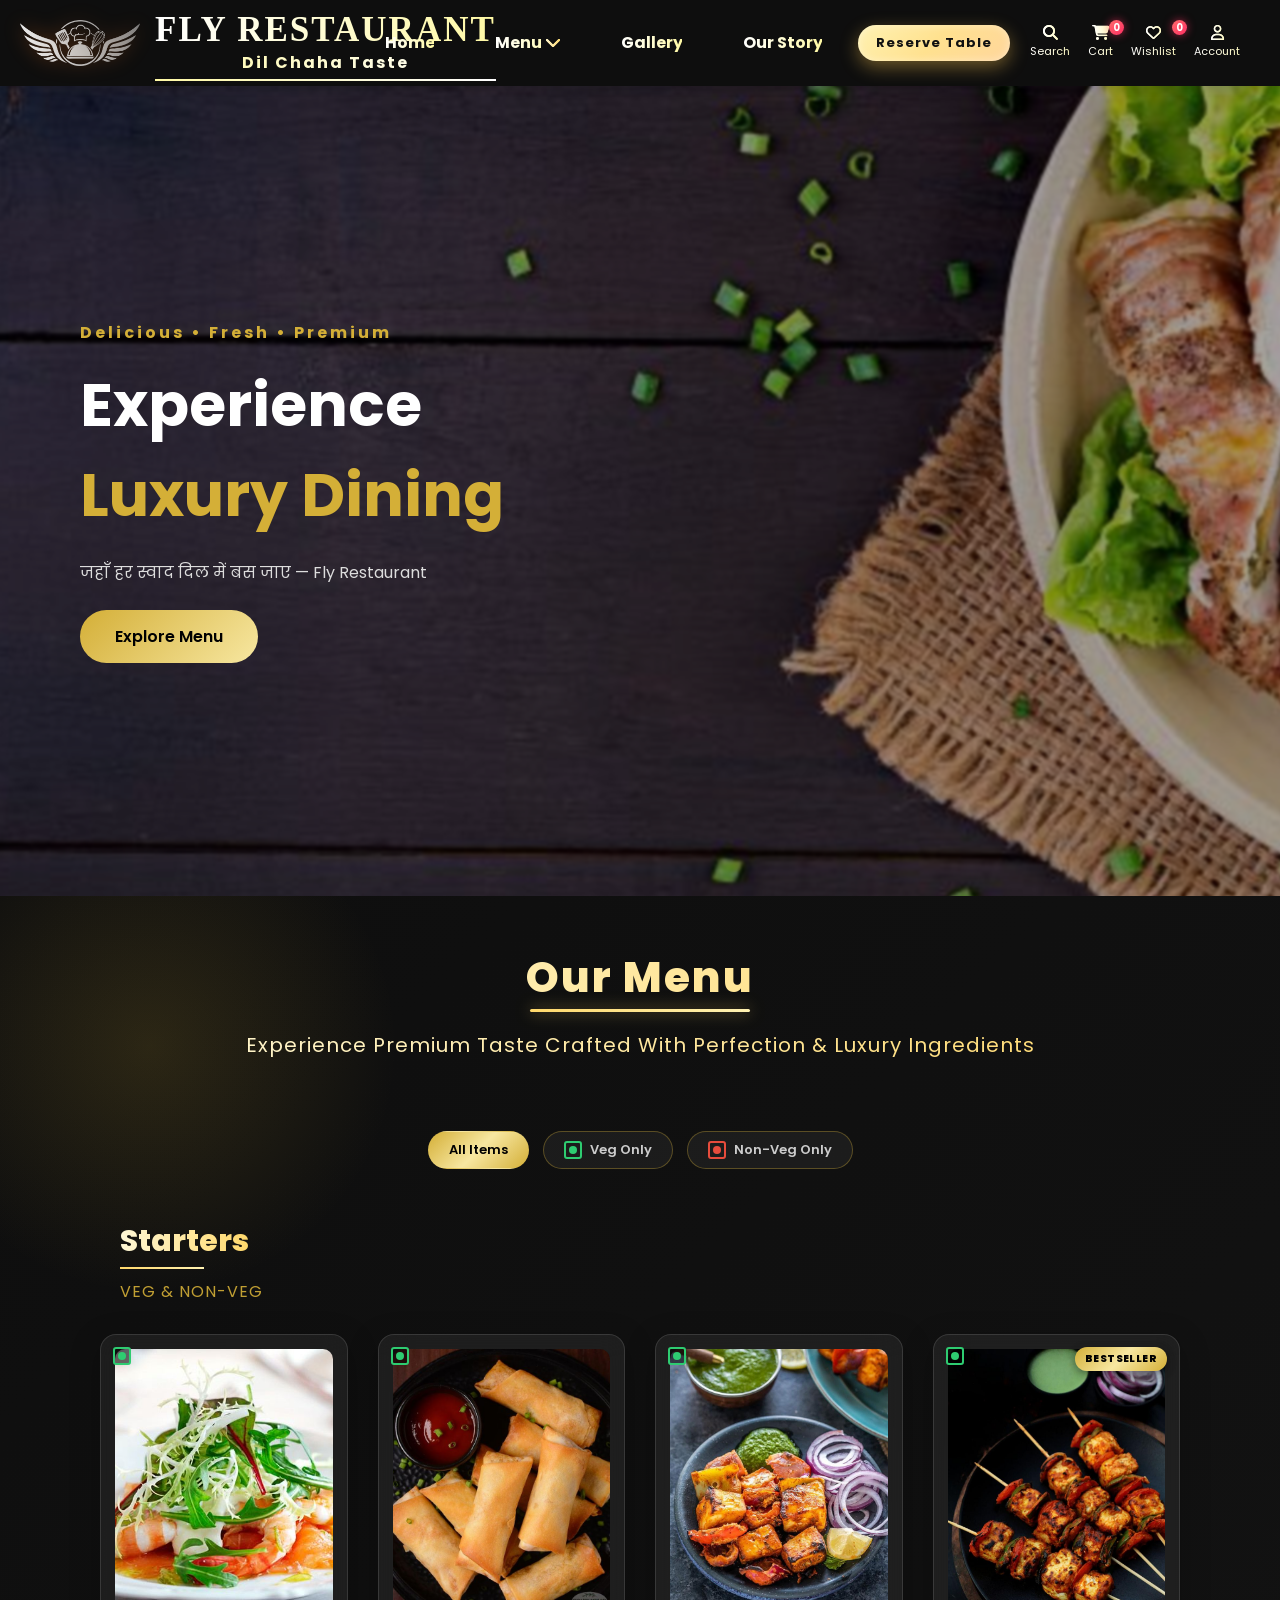
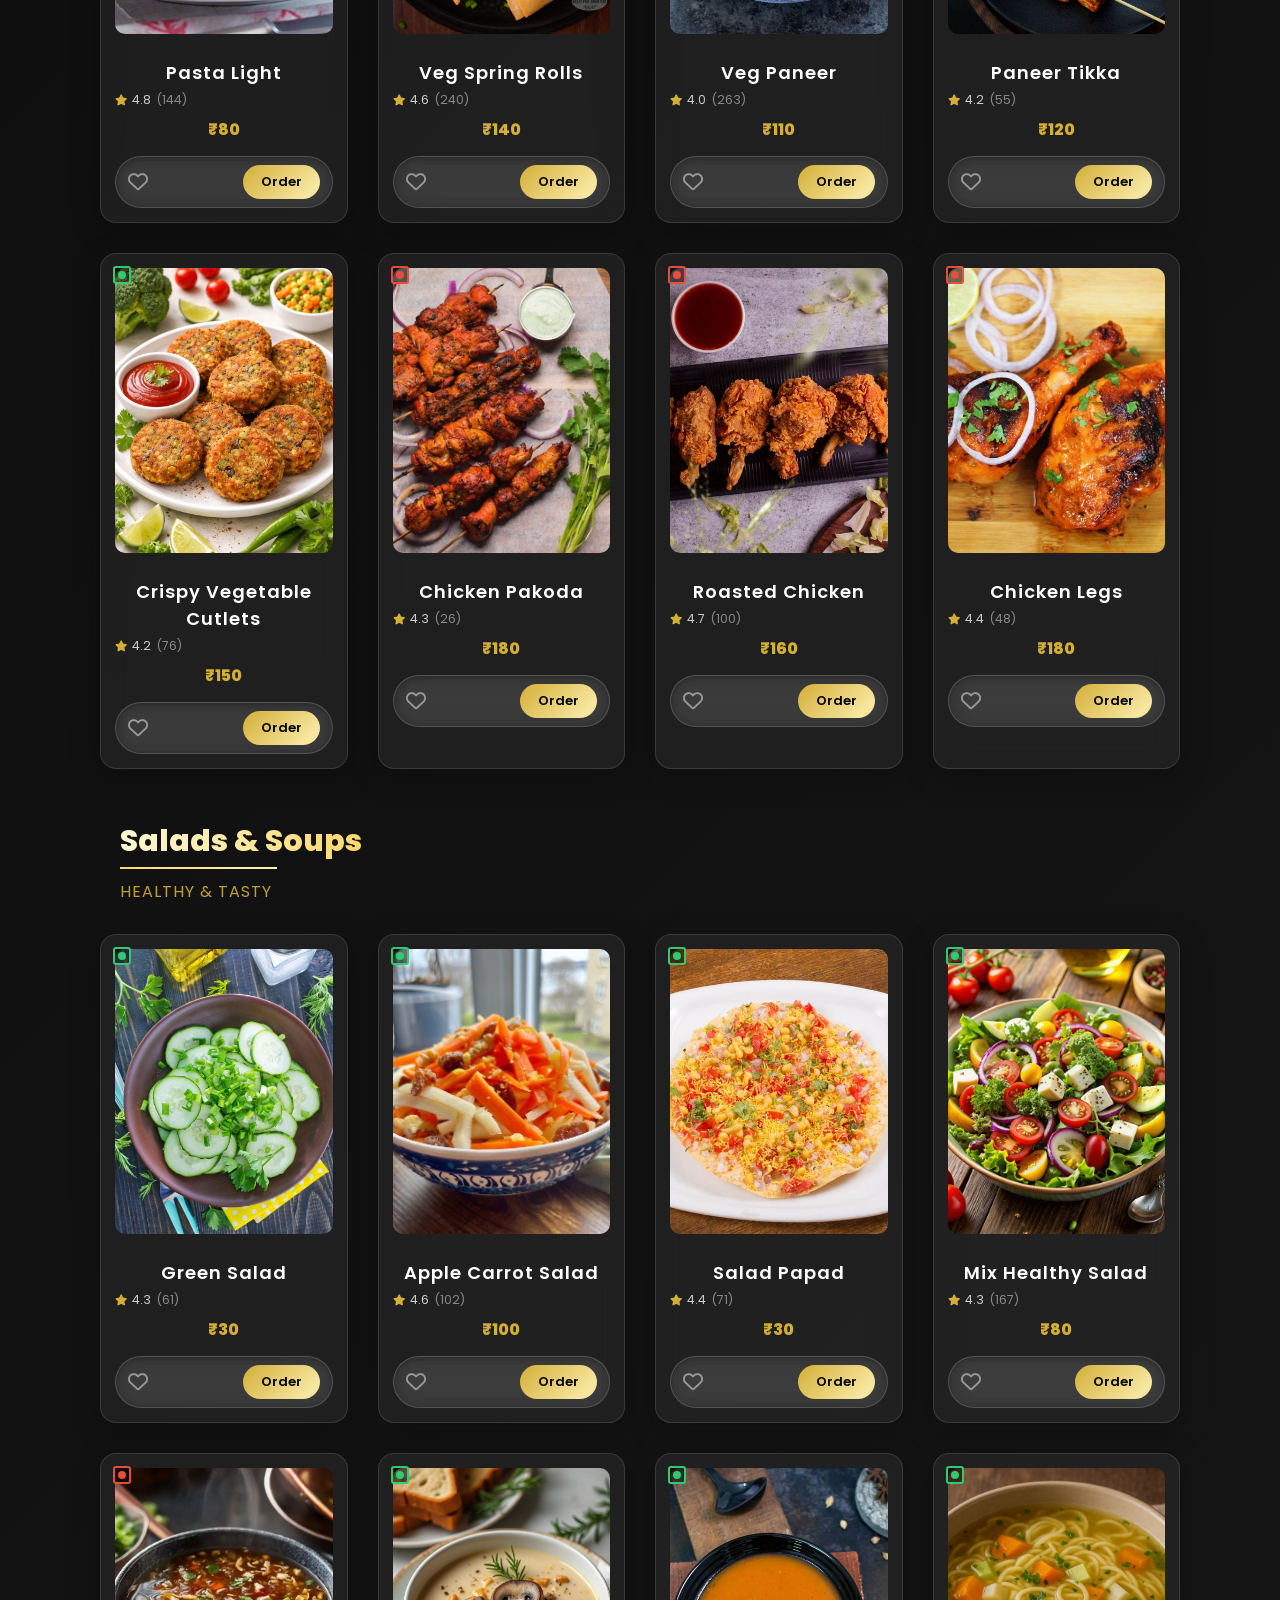
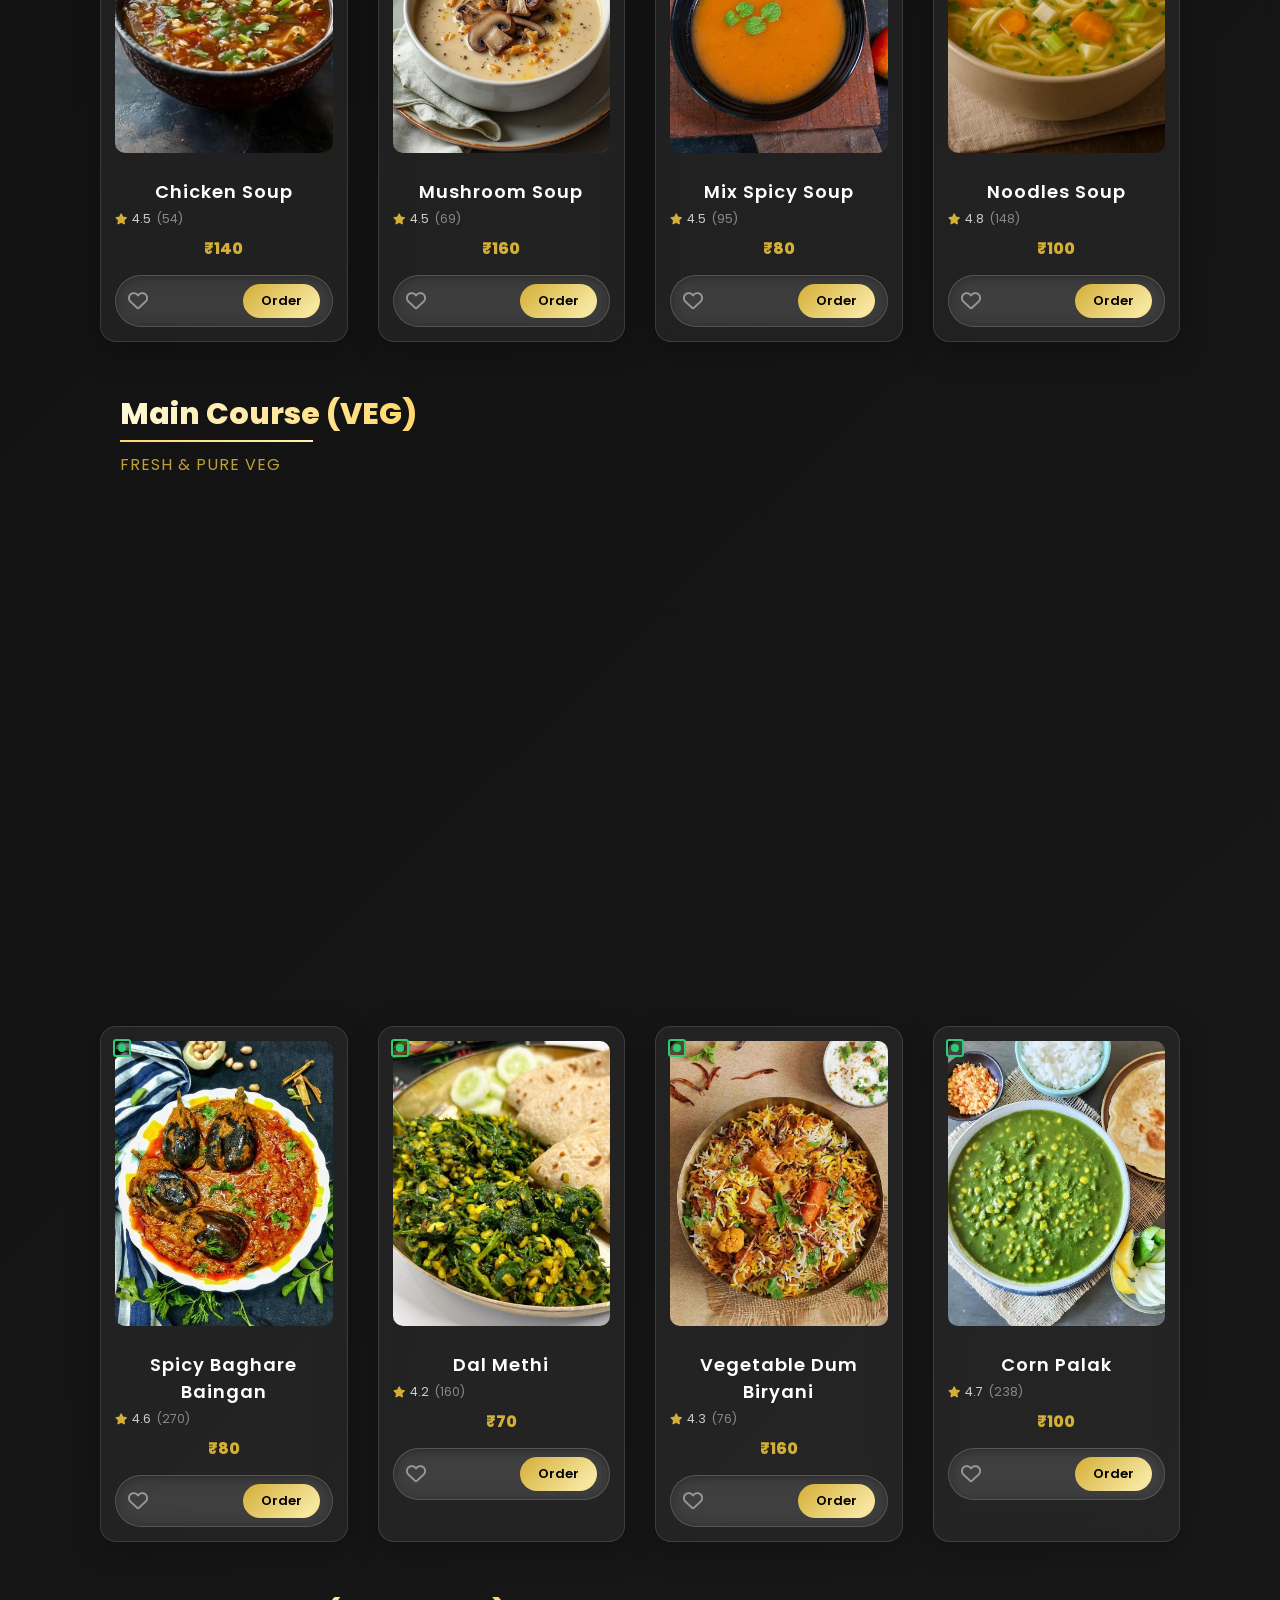
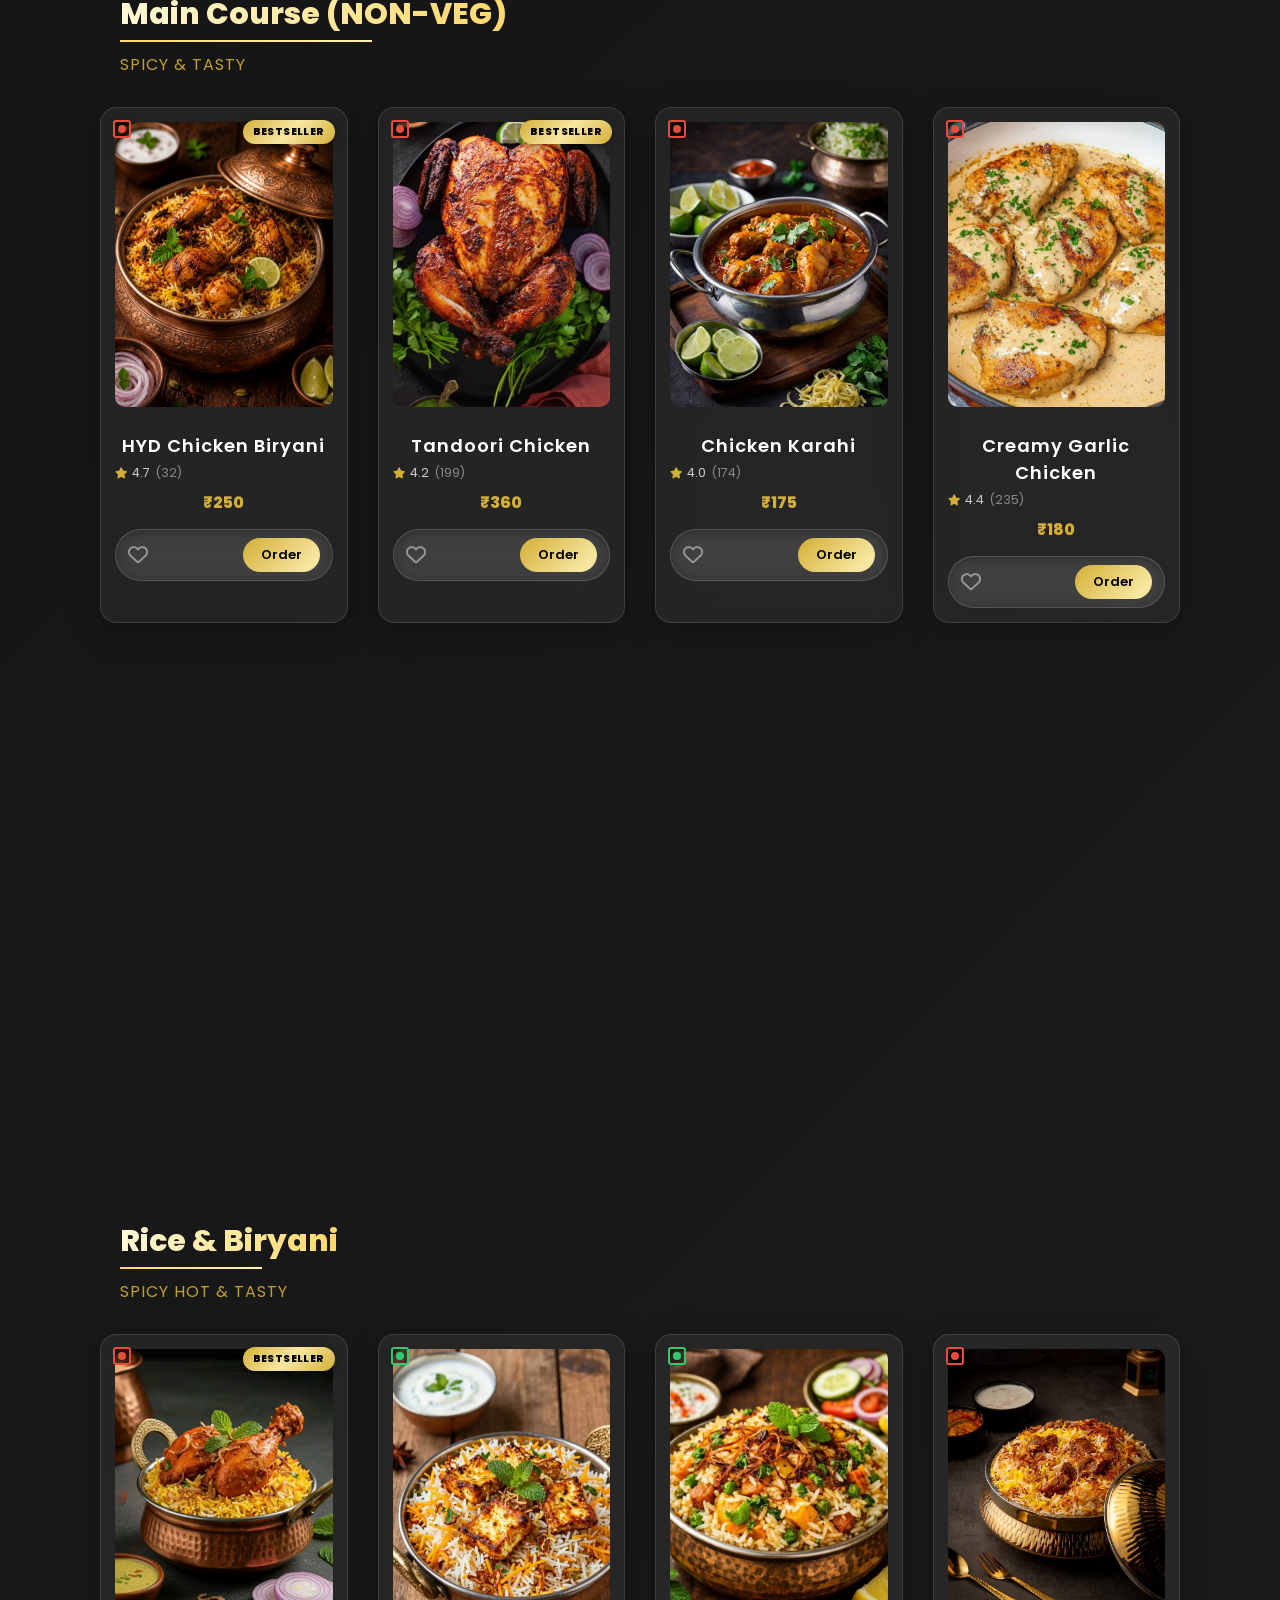
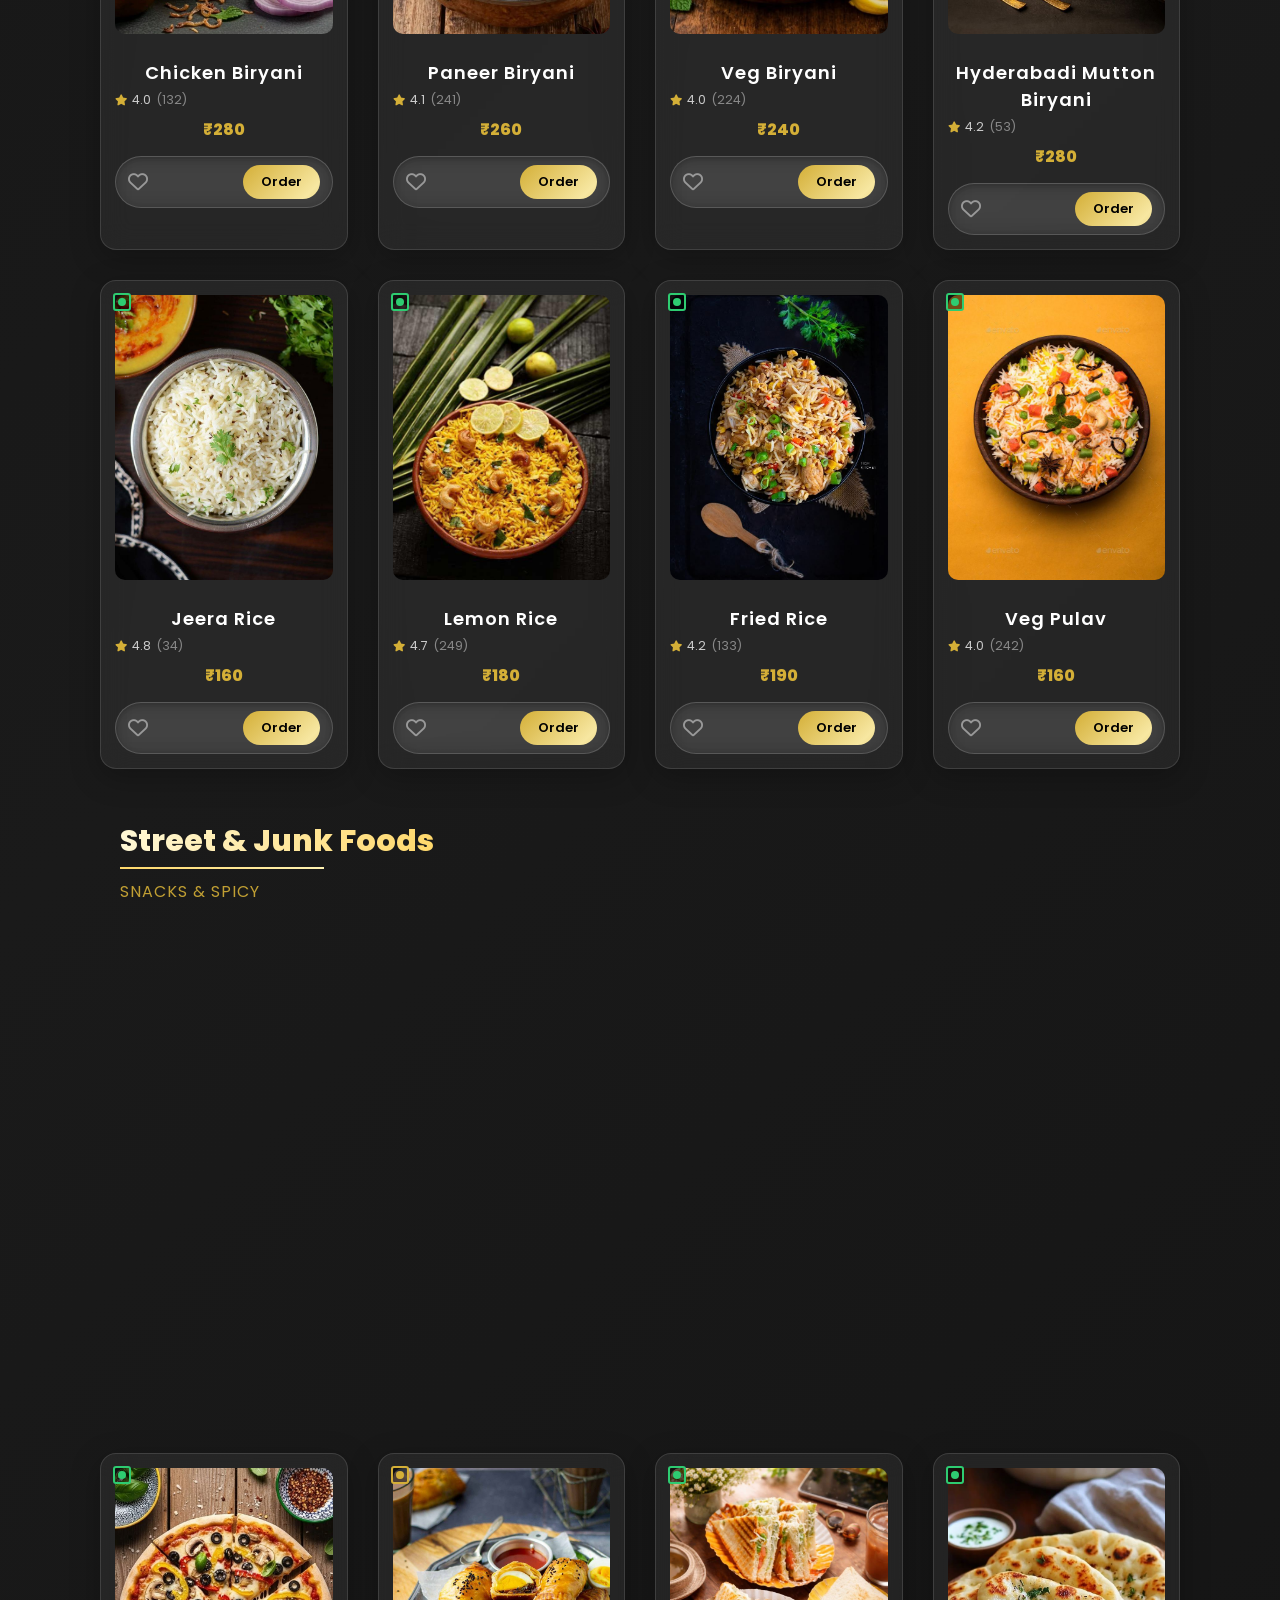
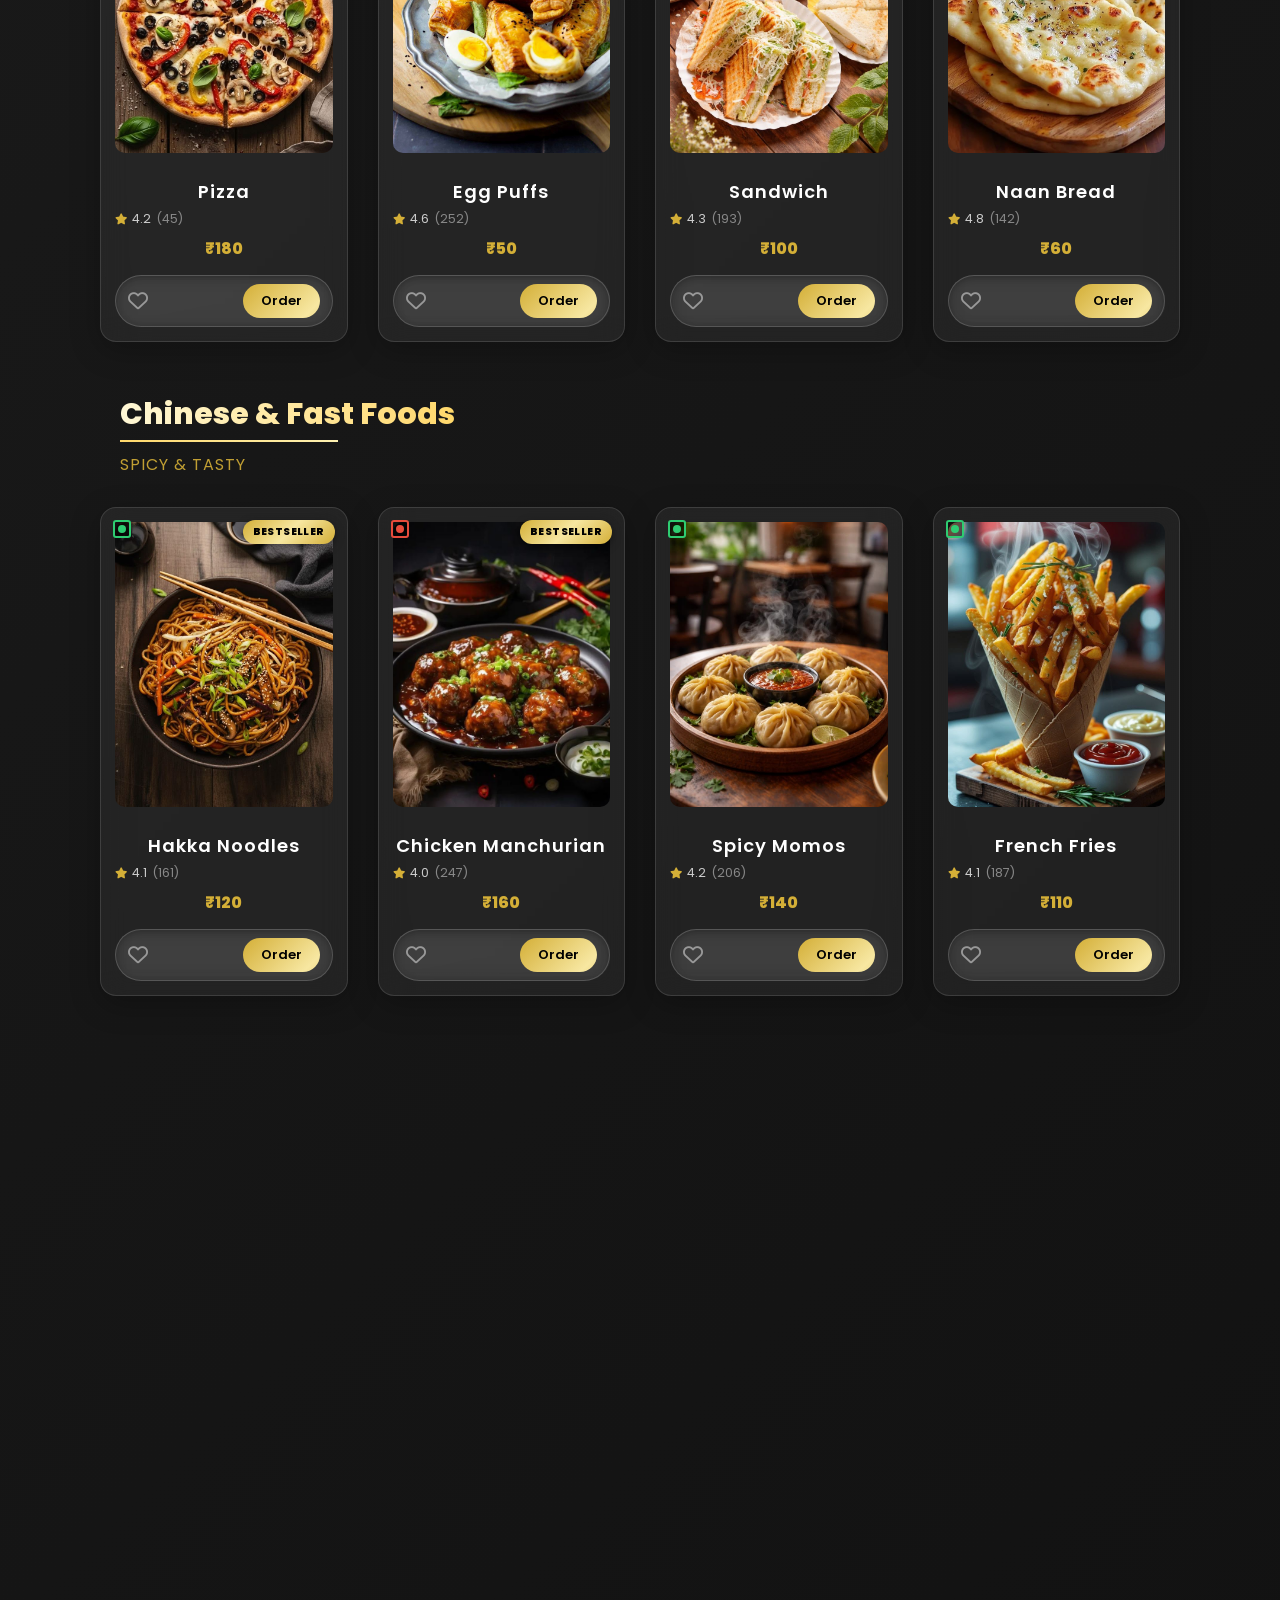
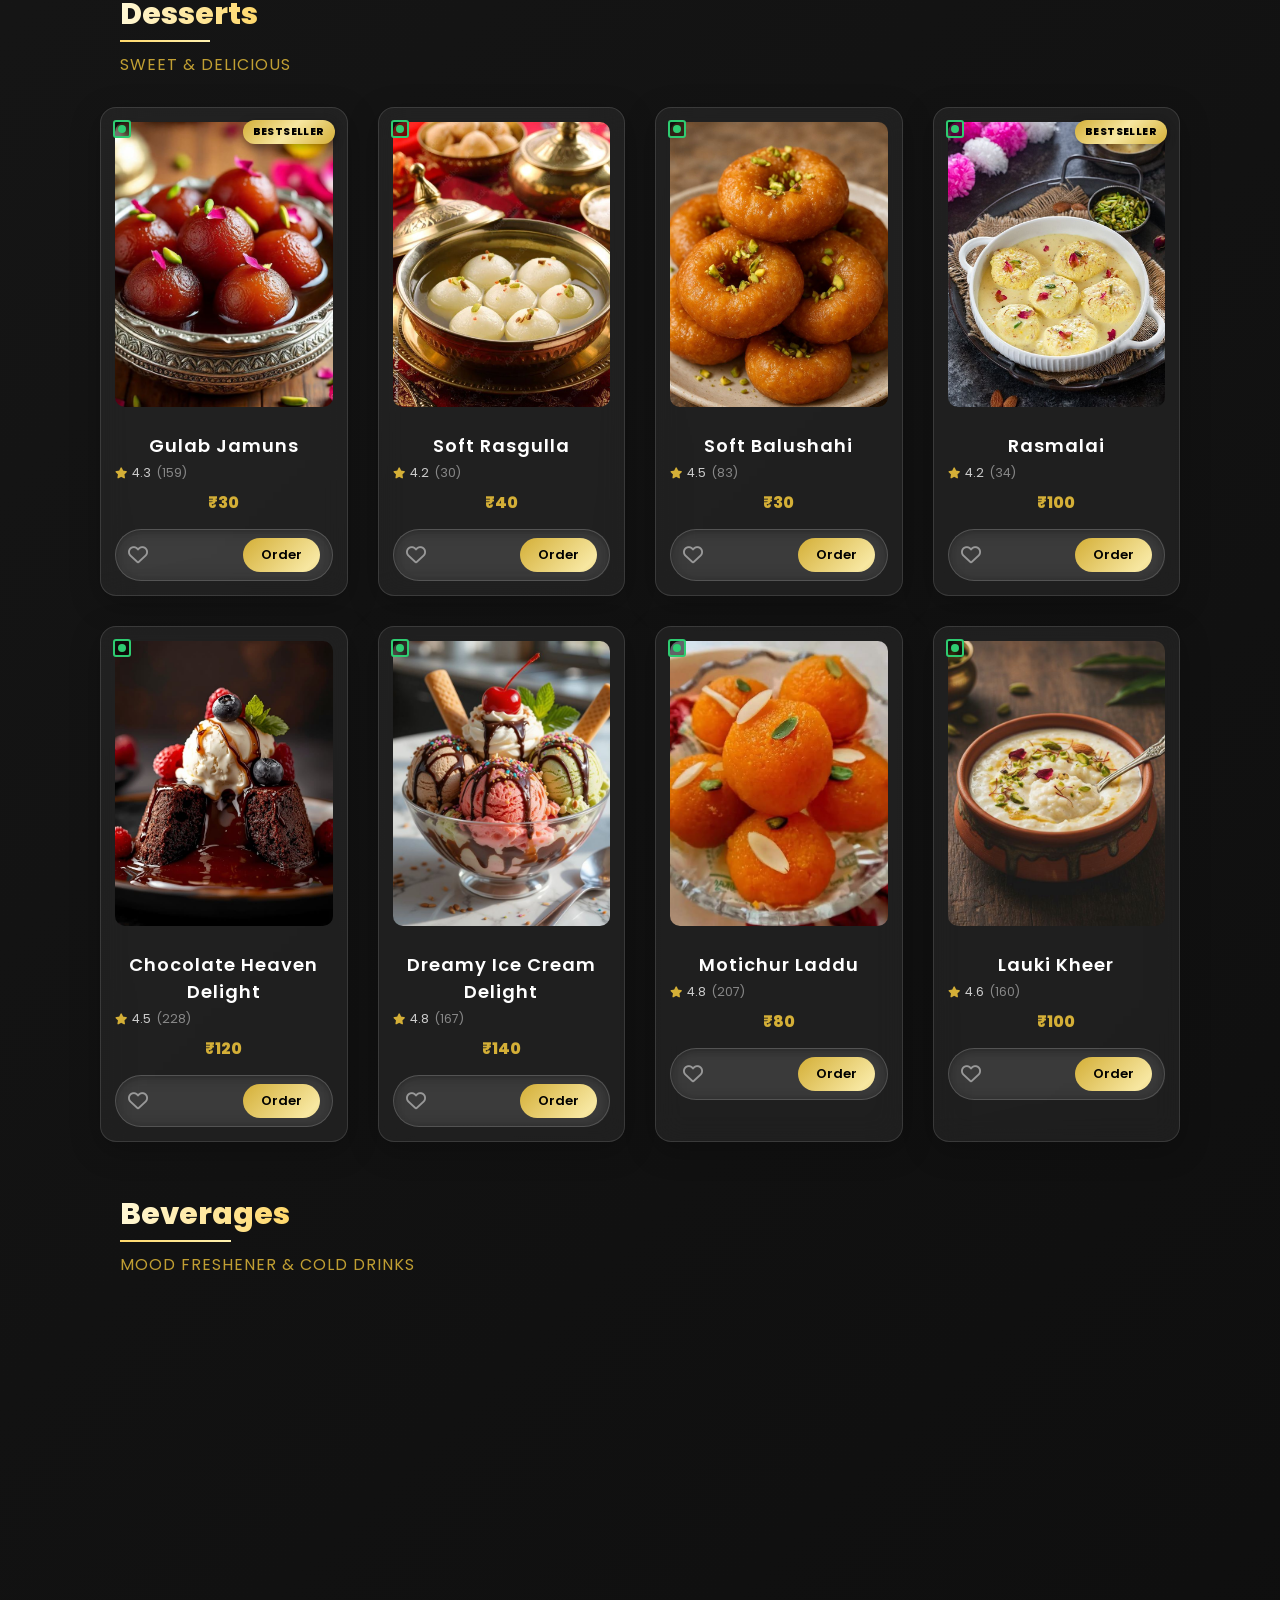
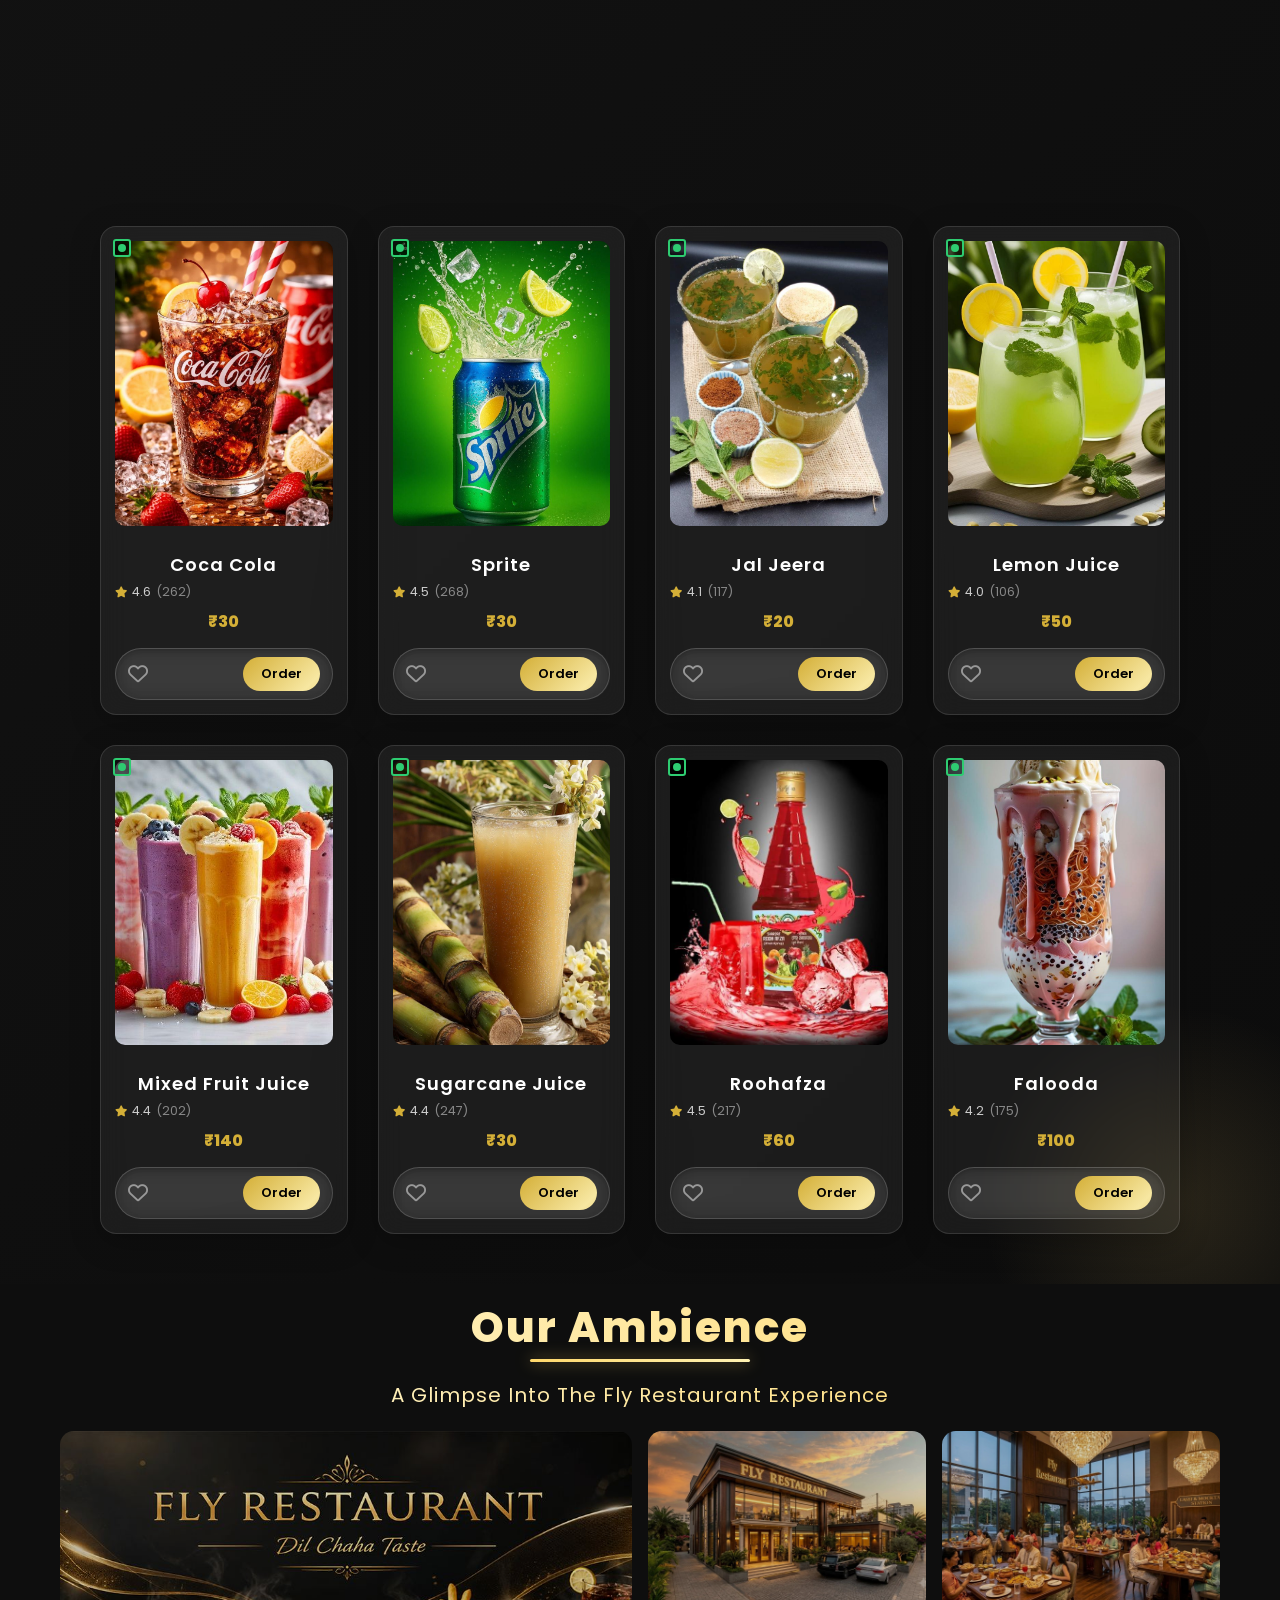
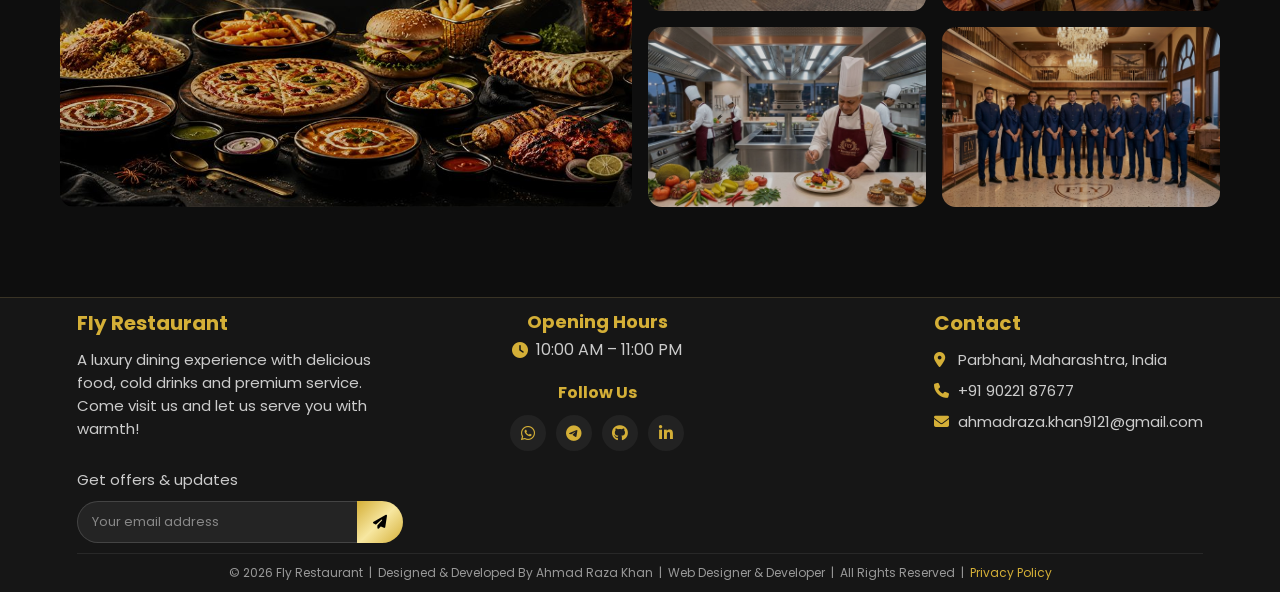
==== commit f19ab7e9: "feat(seo): optimize metadata, structured data, canonical URLs, social previews, sitemap, and robots." ====
--- a/index.html
+++ b/index.html
@@ -9,22 +9,26 @@
   <meta name="description"
     content="Fly Restaurant, Parbhani — premium multi-cuisine dining with fresh starters, biryani, Chinese, desserts & more. Order online or reserve your table today.">
   <meta name="keywords"
-    content="Fly Restaurant, Parbhani restaurant, multi-cuisine dining, online food order, biryani Parbhani, restaurant reservation">
-  <meta name="author" content="Fly Restaurant">
-  <link rel="canonical" href="https://flyrestaurant.example.com/index.html">
+    content="Fly Restaurant, restaurant in Parbhani, multi cuisine restaurant, Indian food, Chinese food, fast food, desserts, beverages, online table reservation, family restaurant, responsive restaurant website">
+  <meta name="author" content="Ahmad Raza Khan">
+  <meta name="robots" content="index, follow">
+  <link rel="canonical" href="https://fly-restaurant-ahmadraza.netlify.app/index.html">
 
   <!-- Open Graph / social preview -->
   <meta property="og:type" content="restaurant.restaurant">
+  <meta property="og:site_name" content="Fly Restaurant">
+  <meta property="og:site_name" content="Fly Restaurant">
+  <meta property="og:url" content="https://fly-restaurant-ahmadraza.netlify.app/">
   <meta property="og:title" content="Fly Restaurant | Premium Multi-Cuisine Dining in Parbhani">
   <meta property="og:description"
     content="Fly Restaurant, Parbhani — premium multi-cuisine dining with fresh starters, biryani, Chinese, desserts & more. Order online or reserve your table today.">
-  <meta property="og:image" content="assets/fly-restaurant-logo.png">
+  <meta property="og:image" content="https://fly-restaurant-ahmadraza.netlify.app/assets/fly-restaurant-logo.png">
   <meta property="og:locale" content="en_IN">
   <meta name="twitter:card" content="summary_large_image">
   <meta name="twitter:title" content="Fly Restaurant | Premium Multi-Cuisine Dining in Parbhani">
   <meta name="twitter:description"
     content="Fly Restaurant, Parbhani — premium multi-cuisine dining with fresh starters, biryani, Chinese, desserts & more. Order online or reserve your table today.">
-  <meta name="twitter:image" content="assets/fly-restaurant-logo.png">
+  <meta name="twitter:image" content="https://fly-restaurant-ahmadraza.netlify.app/assets/fly-restaurant-logo.png">
 
   <!-- Favicon -->
   <link rel="icon" type="image/png" sizes="32x32" href="assets/favicon/favicon-32x32.png">
@@ -33,24 +37,37 @@
   <link rel="shortcut icon" href="assets/favicon/favicon.ico">
   <meta name="theme-color" content="#0e0e0e">
   <link rel="manifest" href="manifest.json">
+  <meta name="application-name" content="Fly Restaurant">
+  <meta name="apple-mobile-web-app-title" content="Fly Restaurant">
 
   <script type="application/ld+json">
-  {
-    "@context": "https://schema.org",
-    "@type": "Restaurant",
-    "name": "Fly Restaurant",
-    "image": "assets/fly-restaurant-logo.png",
-    "servesCuisine": ["Indian", "Chinese", "Multi-Cuisine"],
-    "priceRange": "₹₹",
-    "address": {
-      "@type": "PostalAddress",
-      "addressLocality": "Parbhani",
-      "addressRegion": "Maharashtra",
-      "addressCountry": "IN"
-    },
-    "telephone": "+91-90221-87677",
-    "email": "ahmadraza.khan9121@gmail.com"
-  }
+{
+"@context":"https://schema.org",
+"@type":"Restaurant",
+"name":"Fly Restaurant",
+"url":"https://fly-restaurant-ahmadraza.netlify.app/",
+"logo":"https://fly-restaurant-ahmadraza.netlify.app/assets/fly-restaurant-logo.png",
+"image":"https://fly-restaurant-ahmadraza.netlify.app/assets/fly-restaurant-logo.png",
+"description":"Premium multi-cuisine restaurant offering Indian, Chinese, desserts, beverages, and online table reservations.",
+"telephone":"+91-9022187677",
+"email":"ahmadraza.khan9121@gmail.com",
+"servesCuisine":[
+"Indian",
+"Chinese",
+"Fast Food",
+"Desserts",
+"Beverages"
+],
+
+"priceRange":"₹₹",
+
+"address":{
+"@type":"PostalAddress",
+"addressLocality":"Parbhani",
+"addressRegion":"Maharashtra",
+"addressCountry":"IN"
+}
+}
   </script>
 
   <link rel="stylesheet" href="css/style.css">
